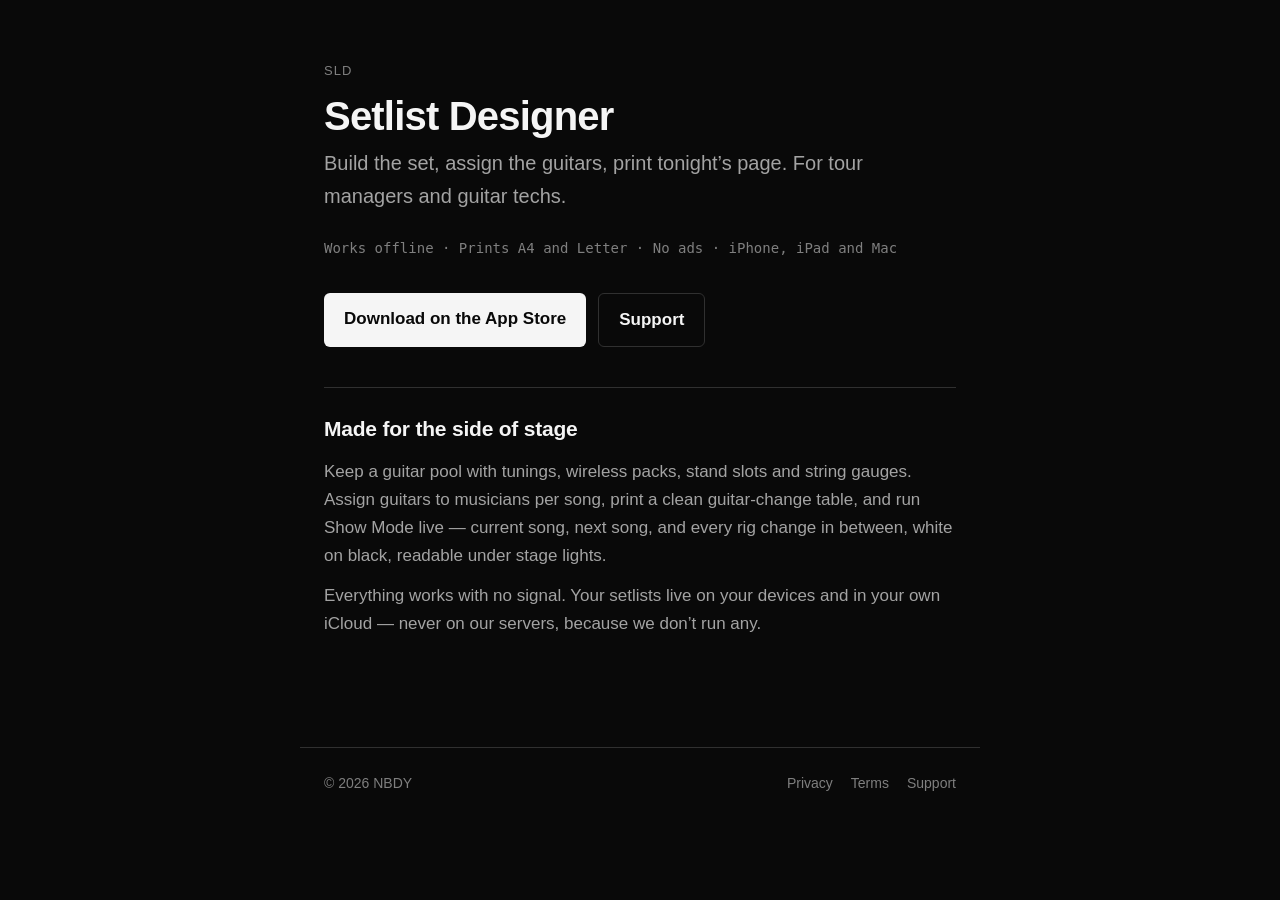
==== index.html @ c5835f92 "Publish setlistdesigner.app static site: landing, privacy, terms, support" ====
<!DOCTYPE html>
<html lang="en">
<head>
  <meta charset="utf-8">
  <meta name="viewport" content="width=device-width, initial-scale=1">
  <title>Setlist Designer — setlists and guitar-change sheets for working crews</title>
  <meta name="description" content="Build the set, assign the guitars, print tonight’s page. Setlists and guitar-change sheets for tour managers and guitar techs. Works offline. No ads.">
  <link rel="stylesheet" href="/styles.css">
</head>
<body>
  <main>
    <p class="kicker">SLD</p>
    <h1>Setlist Designer</h1>
    <p class="lede">Build the set, assign the guitars, print tonight’s page. For tour managers and guitar techs.</p>
    <p class="meta-line">Works offline · Prints A4 and Letter · No ads · iPhone, iPad and Mac</p>
    <div class="actions">
      <a class="button primary" href="https://apps.apple.com/app/setlist-designer">Download on the App Store</a>
      <a class="button secondary" href="/support/">Support</a>
    </div>
    <h2>Made for the side of stage</h2>
    <p>Keep a guitar pool with tunings, wireless packs, stand slots and string gauges. Assign guitars to musicians per song, print a clean guitar-change table, and run Show Mode live — current song, next song, and every rig change in between, white on black, readable under stage lights.</p>
    <p>Everything works with no signal. Your setlists live on your devices and in your own iCloud — never on our servers, because we don’t run any.</p>
  </main>
  <footer>
    <span>© 2026 NBDY</span>
    <span class="spacer"></span>
    <a href="/privacy/">Privacy</a>
    <a href="/terms/">Terms</a>
    <a href="/support/">Support</a>
  </footer>
</body>
</html>
---- styles.css ----
:root {
  --background: #090909;
  --surface: #171717;
  --pane: #111111;
  --line: #303030;
  --primary: #f5f5f5;
  --secondary: #a3a3a3;
  --tertiary: #7f7f7f;
}

* {
  box-sizing: border-box;
  margin: 0;
  padding: 0;
}

html {
  color-scheme: dark;
}

body {
  background: var(--background);
  color: var(--primary);
  font-family: -apple-system, BlinkMacSystemFont, "SF Pro Text", "Segoe UI",
    Roboto, Helvetica, Arial, sans-serif;
  font-size: 17px;
  line-height: 1.65;
  -webkit-font-smoothing: antialiased;
}

main {
  max-width: 680px;
  margin: 0 auto;
  padding: 48px 24px 96px;
}

.kicker {
  font-size: 13px;
  letter-spacing: 0.08em;
  color: var(--tertiary);
  text-transform: uppercase;
}

.kicker a {
  color: var(--tertiary);
  text-decoration: none;
}

.kicker a:hover {
  color: var(--primary);
}

h1 {
  font-size: 40px;
  line-height: 1.15;
  letter-spacing: -0.02em;
  font-weight: 650;
  margin: 12px 0 8px;
}

h2 {
  font-size: 21px;
  font-weight: 600;
  letter-spacing: -0.01em;
  margin: 40px 0 8px;
  padding-top: 24px;
  border-top: 1px solid var(--line);
}

p,
li {
  color: var(--secondary);
}

p {
  margin: 12px 0;
}

strong {
  color: var(--primary);
  font-weight: 600;
}

a {
  color: var(--primary);
  text-decoration: underline;
  text-underline-offset: 3px;
  text-decoration-color: var(--line);
}

a:hover {
  text-decoration-color: var(--primary);
}

ul {
  margin: 12px 0;
  padding-left: 22px;
}

li {
  margin: 6px 0;
}

.updated {
  font-size: 14px;
  color: var(--tertiary);
  margin-bottom: 24px;
}

.summary {
  background: var(--pane);
  border: 1px solid var(--line);
  border-radius: 8px;
  padding: 18px 20px;
  margin: 24px 0;
}

.summary p {
  color: var(--primary);
  margin: 0;
}

.lede {
  font-size: 20px;
  color: var(--secondary);
  margin: 8px 0 24px;
}

.meta-line {
  font-size: 14px;
  color: var(--tertiary);
  font-family: ui-monospace, "SF Mono", SFMono-Regular, Menlo, monospace;
  margin: 16px 0 32px;
}

.actions {
  display: flex;
  gap: 12px;
  flex-wrap: wrap;
  margin: 28px 0;
}

.button {
  display: inline-block;
  padding: 12px 20px;
  border-radius: 6px;
  font-weight: 600;
  text-decoration: none;
}

.button.primary {
  background: var(--primary);
  color: var(--background);
}

.button.secondary {
  border: 1px solid var(--line);
  color: var(--primary);
}

footer {
  max-width: 680px;
  margin: 0 auto;
  padding: 24px;
  border-top: 1px solid var(--line);
  display: flex;
  gap: 18px;
  flex-wrap: wrap;
  font-size: 14px;
  color: var(--tertiary);
}

footer a {
  color: var(--tertiary);
  text-decoration: none;
}

footer a:hover {
  color: var(--primary);
}

footer .spacer {
  flex: 1;
}

dl dt {
  color: var(--primary);
  font-weight: 600;
  margin-top: 20px;
}

dl dd {
  color: var(--secondary);
  margin: 4px 0 0;
}
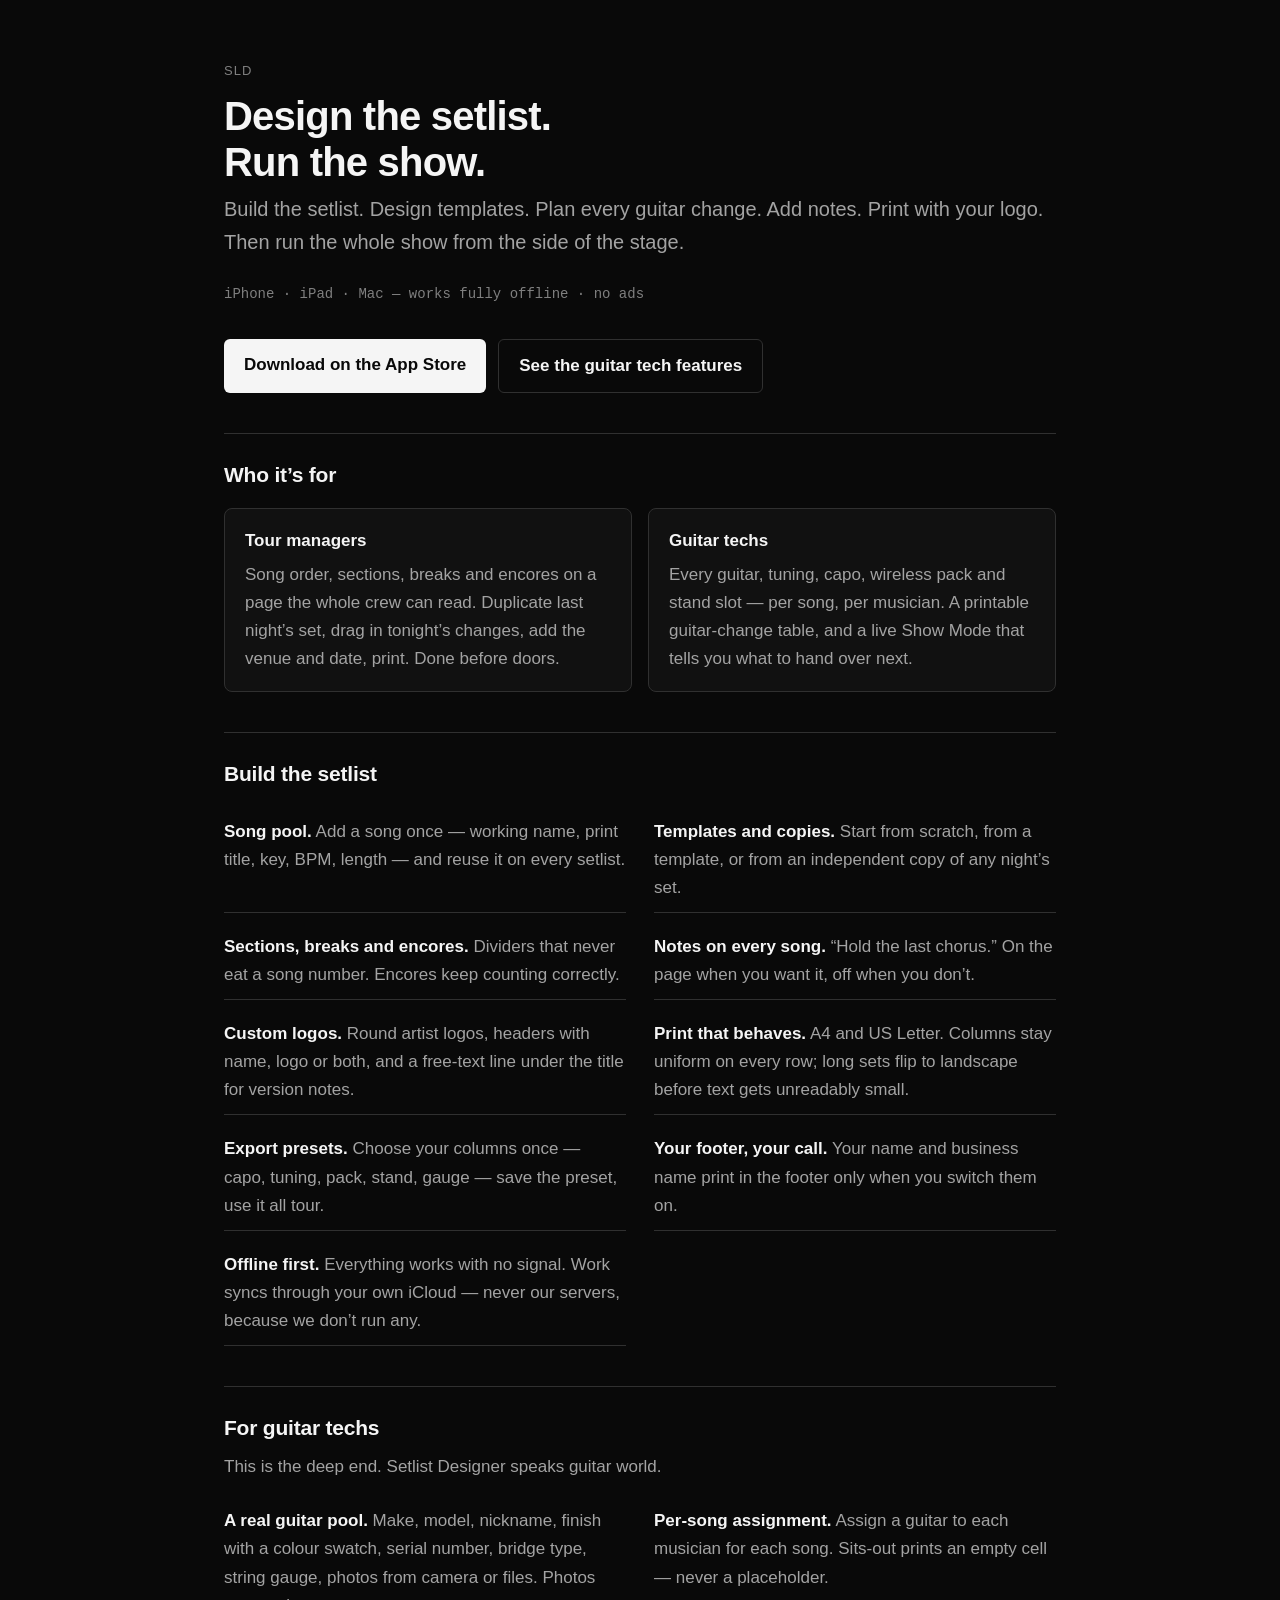
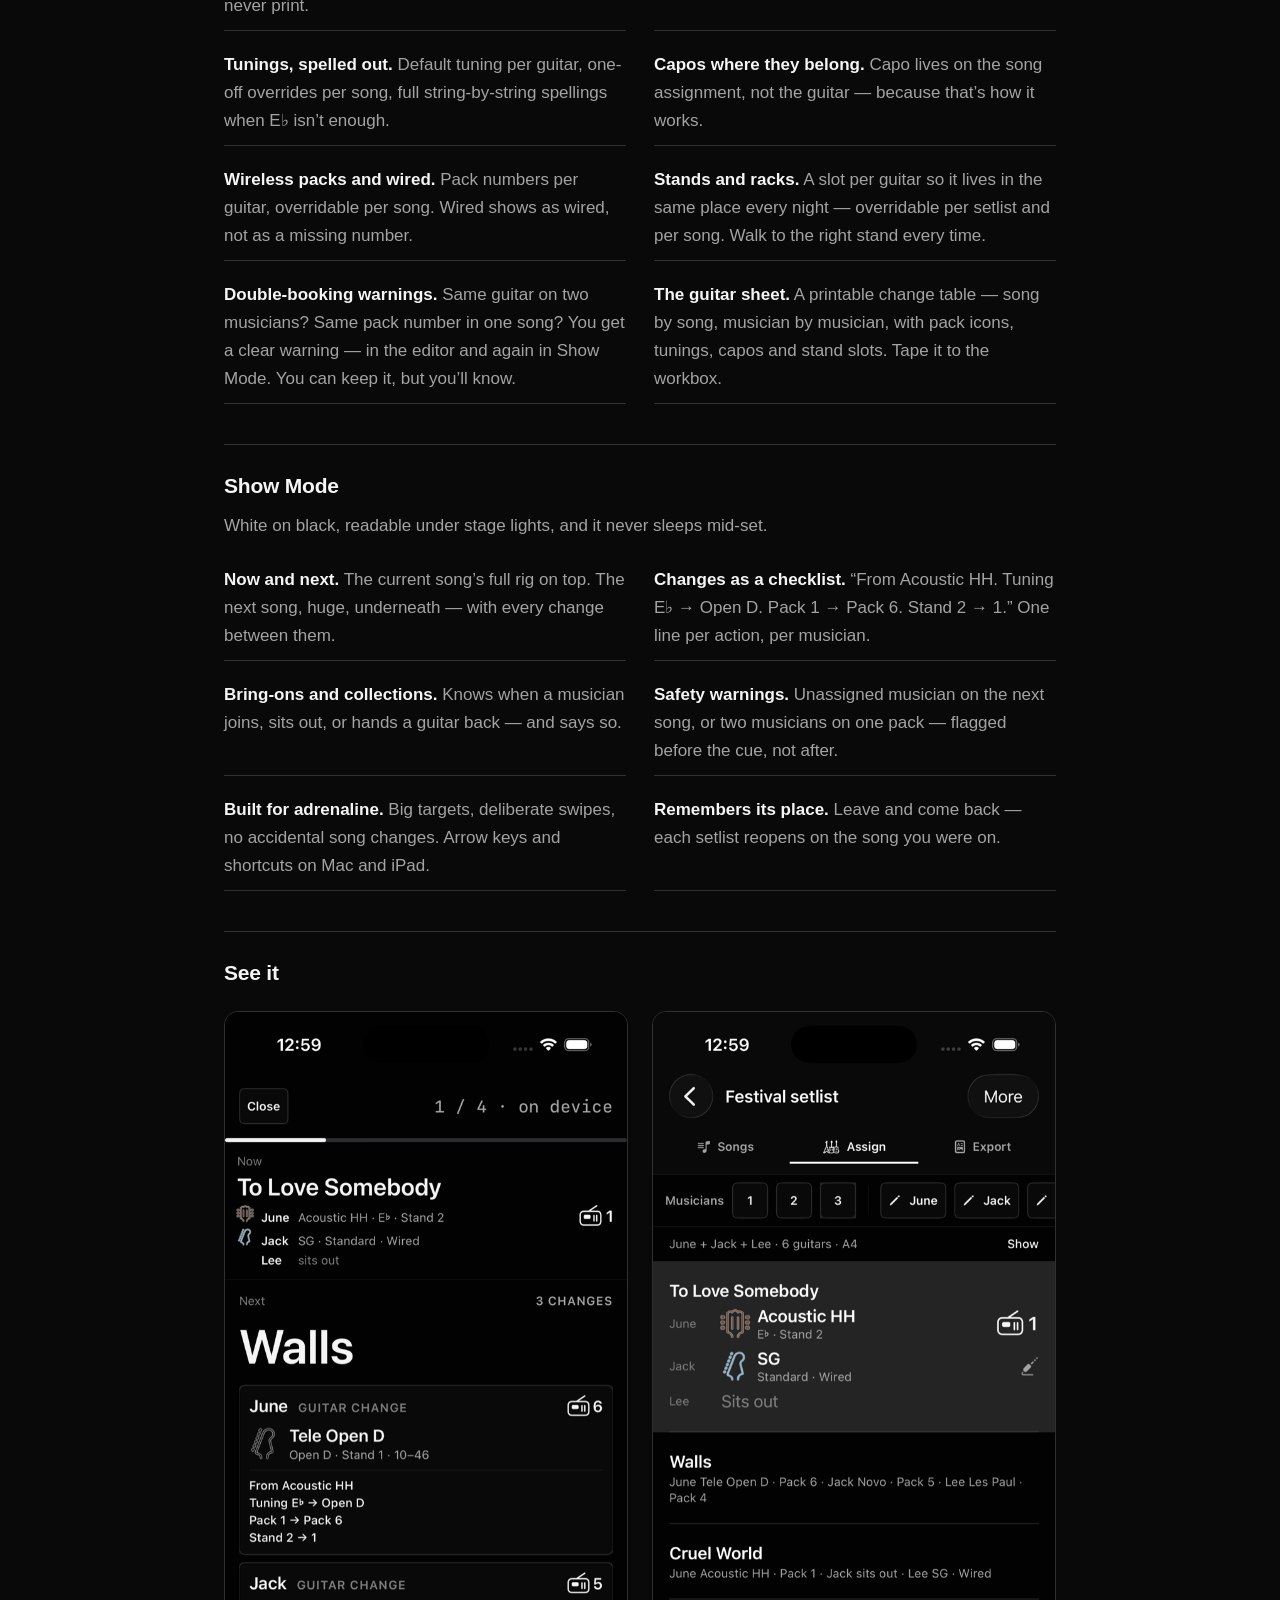
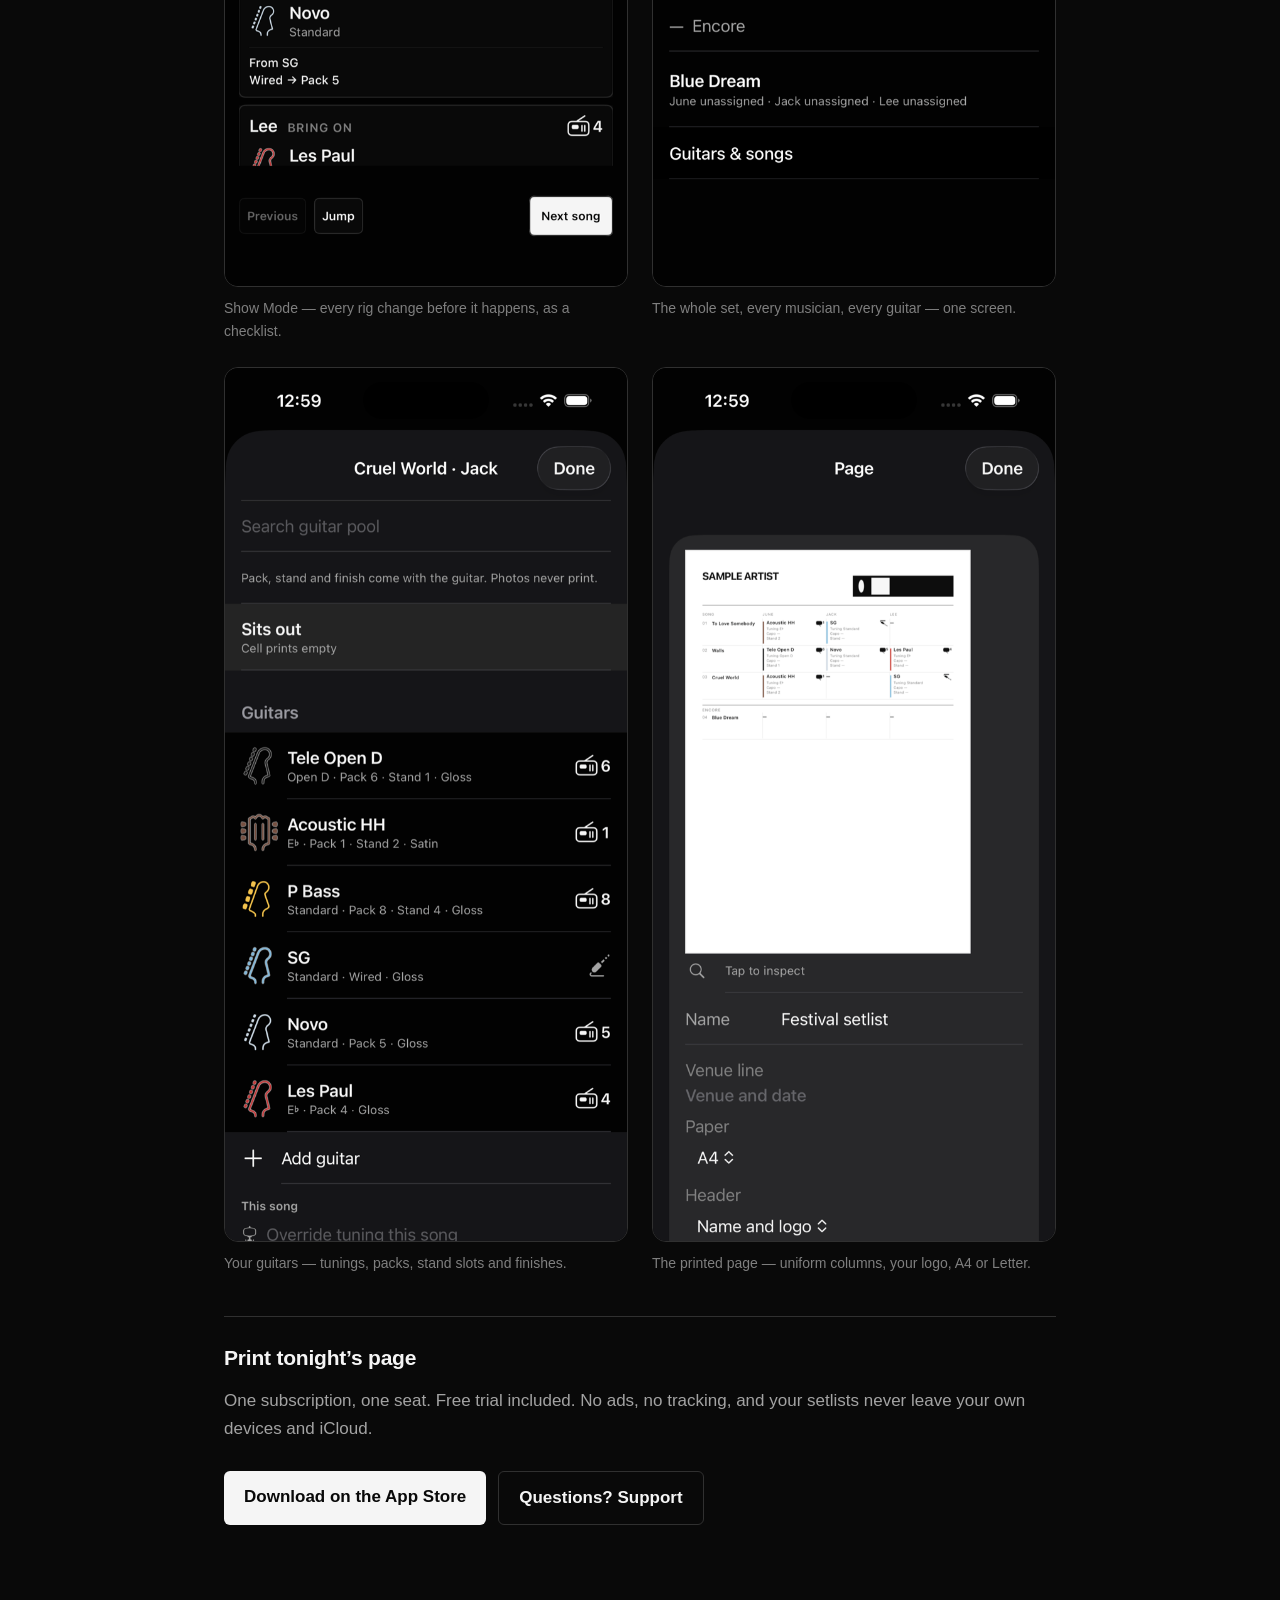
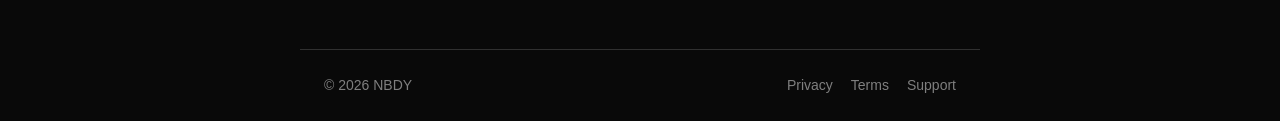
==== commit 48442d8f: "Rewrite landing page: concrete copy, audience sections, feature lists, guitar tech section, screensh" ====
--- a/index.html
+++ b/index.html
@@ -3,23 +3,106 @@
 <head>
   <meta charset="utf-8">
   <meta name="viewport" content="width=device-width, initial-scale=1">
-  <title>Setlist Designer — setlists and guitar-change sheets for working crews</title>
-  <meta name="description" content="Build the set, assign the guitars, print tonight’s page. Setlists and guitar-change sheets for tour managers and guitar techs. Works offline. No ads.">
+  <title>Setlist Designer — build the setlist, plan guitar changes, print the page</title>
+  <meta name="description" content="The setlist designer for working crews. Build the set, design templates, plan every guitar change, add notes, print with your logo — then run the show live from the side of the stage.">
   <link rel="stylesheet" href="/styles.css">
 </head>
 <body>
-  <main>
+  <main class="wide">
     <p class="kicker">SLD</p>
-    <h1>Setlist Designer</h1>
-    <p class="lede">Build the set, assign the guitars, print tonight’s page. For tour managers and guitar techs.</p>
-    <p class="meta-line">Works offline · Prints A4 and Letter · No ads · iPhone, iPad and Mac</p>
+    <h1>Design the setlist.<br>Run the show.</h1>
+    <p class="lede">Build the setlist. Design templates. Plan every guitar change. Add notes. Print with your logo. Then run the whole show from the side of the stage.</p>
+    <p class="meta-line">iPhone · iPad · Mac — works fully offline · no ads</p>
     <div class="actions">
       <a class="button primary" href="https://apps.apple.com/app/setlist-designer">Download on the App Store</a>
-      <a class="button secondary" href="/support/">Support</a>
+      <a class="button secondary" href="#guitar-techs">See the guitar tech features</a>
     </div>
-    <h2>Made for the side of stage</h2>
-    <p>Keep a guitar pool with tunings, wireless packs, stand slots and string gauges. Assign guitars to musicians per song, print a clean guitar-change table, and run Show Mode live — current song, next song, and every rig change in between, white on black, readable under stage lights.</p>
-    <p>Everything works with no signal. Your setlists live on your devices and in your own iCloud — never on our servers, because we don’t run any.</p>
+
+    <section>
+      <h2>Who it’s for</h2>
+      <div class="audience">
+        <div class="card">
+          <h3>Tour managers</h3>
+          <p>Song order, sections, breaks and encores on a page the whole crew can read. Duplicate last night’s set, drag in tonight’s changes, add the venue and date, print. Done before doors.</p>
+        </div>
+        <div class="card">
+          <h3>Guitar techs</h3>
+          <p>Every guitar, tuning, capo, wireless pack and stand slot — per song, per musician. A printable guitar-change table, and a live Show Mode that tells you what to hand over next.</p>
+        </div>
+      </div>
+    </section>
+
+    <section>
+      <h2>Build the setlist</h2>
+      <ul class="features">
+        <li><strong>Song pool.</strong> Add a song once — working name, print title, key, BPM, length — and reuse it on every setlist.</li>
+        <li><strong>Templates and copies.</strong> Start from scratch, from a template, or from an independent copy of any night’s set.</li>
+        <li><strong>Sections, breaks and encores.</strong> Dividers that never eat a song number. Encores keep counting correctly.</li>
+        <li><strong>Notes on every song.</strong> “Hold the last chorus.” On the page when you want it, off when you don’t.</li>
+        <li><strong>Custom logos.</strong> Round artist logos, headers with name, logo or both, and a free-text line under the title for version notes.</li>
+        <li><strong>Print that behaves.</strong> A4 and US Letter. Columns stay uniform on every row; long sets flip to landscape before text gets unreadably small.</li>
+        <li><strong>Export presets.</strong> Choose your columns once — capo, tuning, pack, stand, gauge — save the preset, use it all tour.</li>
+        <li><strong>Your footer, your call.</strong> Your name and business name print in the footer only when you switch them on.</li>
+        <li><strong>Offline first.</strong> Everything works with no signal. Work syncs through your own iCloud — never our servers, because we don’t run any.</li>
+      </ul>
+    </section>
+
+    <section id="guitar-techs">
+      <h2>For guitar techs</h2>
+      <p class="section-lede">This is the deep end. Setlist Designer speaks guitar world.</p>
+      <ul class="features">
+        <li><strong>A real guitar pool.</strong> Make, model, nickname, finish with a colour swatch, serial number, bridge type, string gauge, photos from camera or files. Photos never print.</li>
+        <li><strong>Per-song assignment.</strong> Assign a guitar to each musician for each song. Sits-out prints an empty cell — never a placeholder.</li>
+        <li><strong>Tunings, spelled out.</strong> Default tuning per guitar, one-off overrides per song, full string-by-string spellings when E♭ isn’t enough.</li>
+        <li><strong>Capos where they belong.</strong> Capo lives on the song assignment, not the guitar — because that’s how it works.</li>
+        <li><strong>Wireless packs and wired.</strong> Pack numbers per guitar, overridable per song. Wired shows as wired, not as a missing number.</li>
+        <li><strong>Stands and racks.</strong> A slot per guitar so it lives in the same place every night — overridable per setlist and per song. Walk to the right stand every time.</li>
+        <li><strong>Double-booking warnings.</strong> Same guitar on two musicians? Same pack number in one song? You get a clear warning — in the editor and again in Show Mode. You can keep it, but you’ll know.</li>
+        <li><strong>The guitar sheet.</strong> A printable change table — song by song, musician by musician, with pack icons, tunings, capos and stand slots. Tape it to the workbox.</li>
+      </ul>
+
+      <h2>Show Mode</h2>
+      <p class="section-lede">White on black, readable under stage lights, and it never sleeps mid-set.</p>
+      <ul class="features">
+        <li><strong>Now and next.</strong> The current song’s full rig on top. The next song, huge, underneath — with every change between them.</li>
+        <li><strong>Changes as a checklist.</strong> “From Acoustic HH. Tuning E♭ → Open D. Pack 1 → Pack 6. Stand 2 → 1.” One line per action, per musician.</li>
+        <li><strong>Bring-ons and collections.</strong> Knows when a musician joins, sits out, or hands a guitar back — and says so.</li>
+        <li><strong>Safety warnings.</strong> Unassigned musician on the next song, or two musicians on one pack — flagged before the cue, not after.</li>
+        <li><strong>Built for adrenaline.</strong> Big targets, deliberate swipes, no accidental song changes. Arrow keys and shortcuts on Mac and iPad.</li>
+        <li><strong>Remembers its place.</strong> Leave and come back — each setlist reopens on the song you were on.</li>
+      </ul>
+    </section>
+
+    <section>
+      <h2>See it</h2>
+      <div class="shots">
+        <figure>
+          <img src="/assets/shot-show-mode.png" alt="Show Mode: current song with full rigs, next song with three rig changes listed as checklists" width="640" height="1391" loading="lazy">
+          <figcaption>Show Mode — every rig change before it happens, as a checklist.</figcaption>
+        </figure>
+        <figure>
+          <img src="/assets/shot-assign.png" alt="Assign view: the setlist with each musician's guitar, tuning, pack and stand per song" width="640" height="1391" loading="lazy">
+          <figcaption>The whole set, every musician, every guitar — one screen.</figcaption>
+        </figure>
+        <figure>
+          <img src="/assets/shot-guitar-pool.png" alt="Guitar pool: guitars with coloured headstock icons, tunings, packs, stands and finishes" width="640" height="1391" loading="lazy">
+          <figcaption>Your guitars — tunings, packs, stand slots and finishes.</figcaption>
+        </figure>
+        <figure>
+          <img src="/assets/shot-export.png" alt="Export page: printed setlist preview with logo header and uniform guitar-change table" width="640" height="1391" loading="lazy">
+          <figcaption>The printed page — uniform columns, your logo, A4 or Letter.</figcaption>
+        </figure>
+      </div>
+    </section>
+
+    <section class="closing">
+      <h2>Print tonight’s page</h2>
+      <p>One subscription, one seat. Free trial included. No ads, no tracking, and your setlists never leave your own devices and iCloud.</p>
+      <div class="actions">
+        <a class="button primary" href="https://apps.apple.com/app/setlist-designer">Download on the App Store</a>
+        <a class="button secondary" href="/support/">Questions? Support</a>
+      </div>
+    </section>
   </main>
   <footer>
     <span>© 2026 NBDY</span>
--- a/styles.css
+++ b/styles.css
@@ -34,6 +34,14 @@
   padding: 48px 24px 96px;
 }
 
+main.wide {
+  max-width: 880px;
+}
+
+section {
+  margin-top: 16px;
+}
+
 .kicker {
   font-size: 13px;
   letter-spacing: 0.08em;
@@ -193,3 +201,87 @@
   color: var(--secondary);
   margin: 4px 0 0;
 }
+
+h3 {
+  font-size: 17px;
+  font-weight: 600;
+  margin-bottom: 6px;
+}
+
+.section-lede {
+  margin-top: 4px;
+}
+
+.audience {
+  display: grid;
+  grid-template-columns: 1fr 1fr;
+  gap: 16px;
+  margin-top: 16px;
+}
+
+.card {
+  background: var(--pane);
+  border: 1px solid var(--line);
+  border-radius: 8px;
+  padding: 18px 20px;
+}
+
+.card p {
+  margin: 0;
+}
+
+ul.features {
+  list-style: none;
+  padding: 0;
+  margin: 16px 0 0;
+  display: grid;
+  grid-template-columns: 1fr 1fr;
+  gap: 10px 28px;
+}
+
+ul.features li {
+  margin: 0;
+  padding: 10px 0;
+  border-bottom: 1px solid var(--line);
+}
+
+.shots {
+  display: grid;
+  grid-template-columns: 1fr 1fr;
+  gap: 24px;
+  margin-top: 20px;
+}
+
+.shots figure {
+  margin: 0;
+}
+
+.shots img {
+  width: 100%;
+  height: auto;
+  border: 1px solid var(--line);
+  border-radius: 14px;
+  display: block;
+}
+
+.shots figcaption {
+  font-size: 14px;
+  color: var(--tertiary);
+  margin-top: 10px;
+}
+
+.closing {
+  text-align: left;
+}
+
+@media (max-width: 720px) {
+  .audience,
+  ul.features,
+  .shots {
+    grid-template-columns: 1fr;
+  }
+
+  h1 {
+    font-size: 32px;
+  }
+}
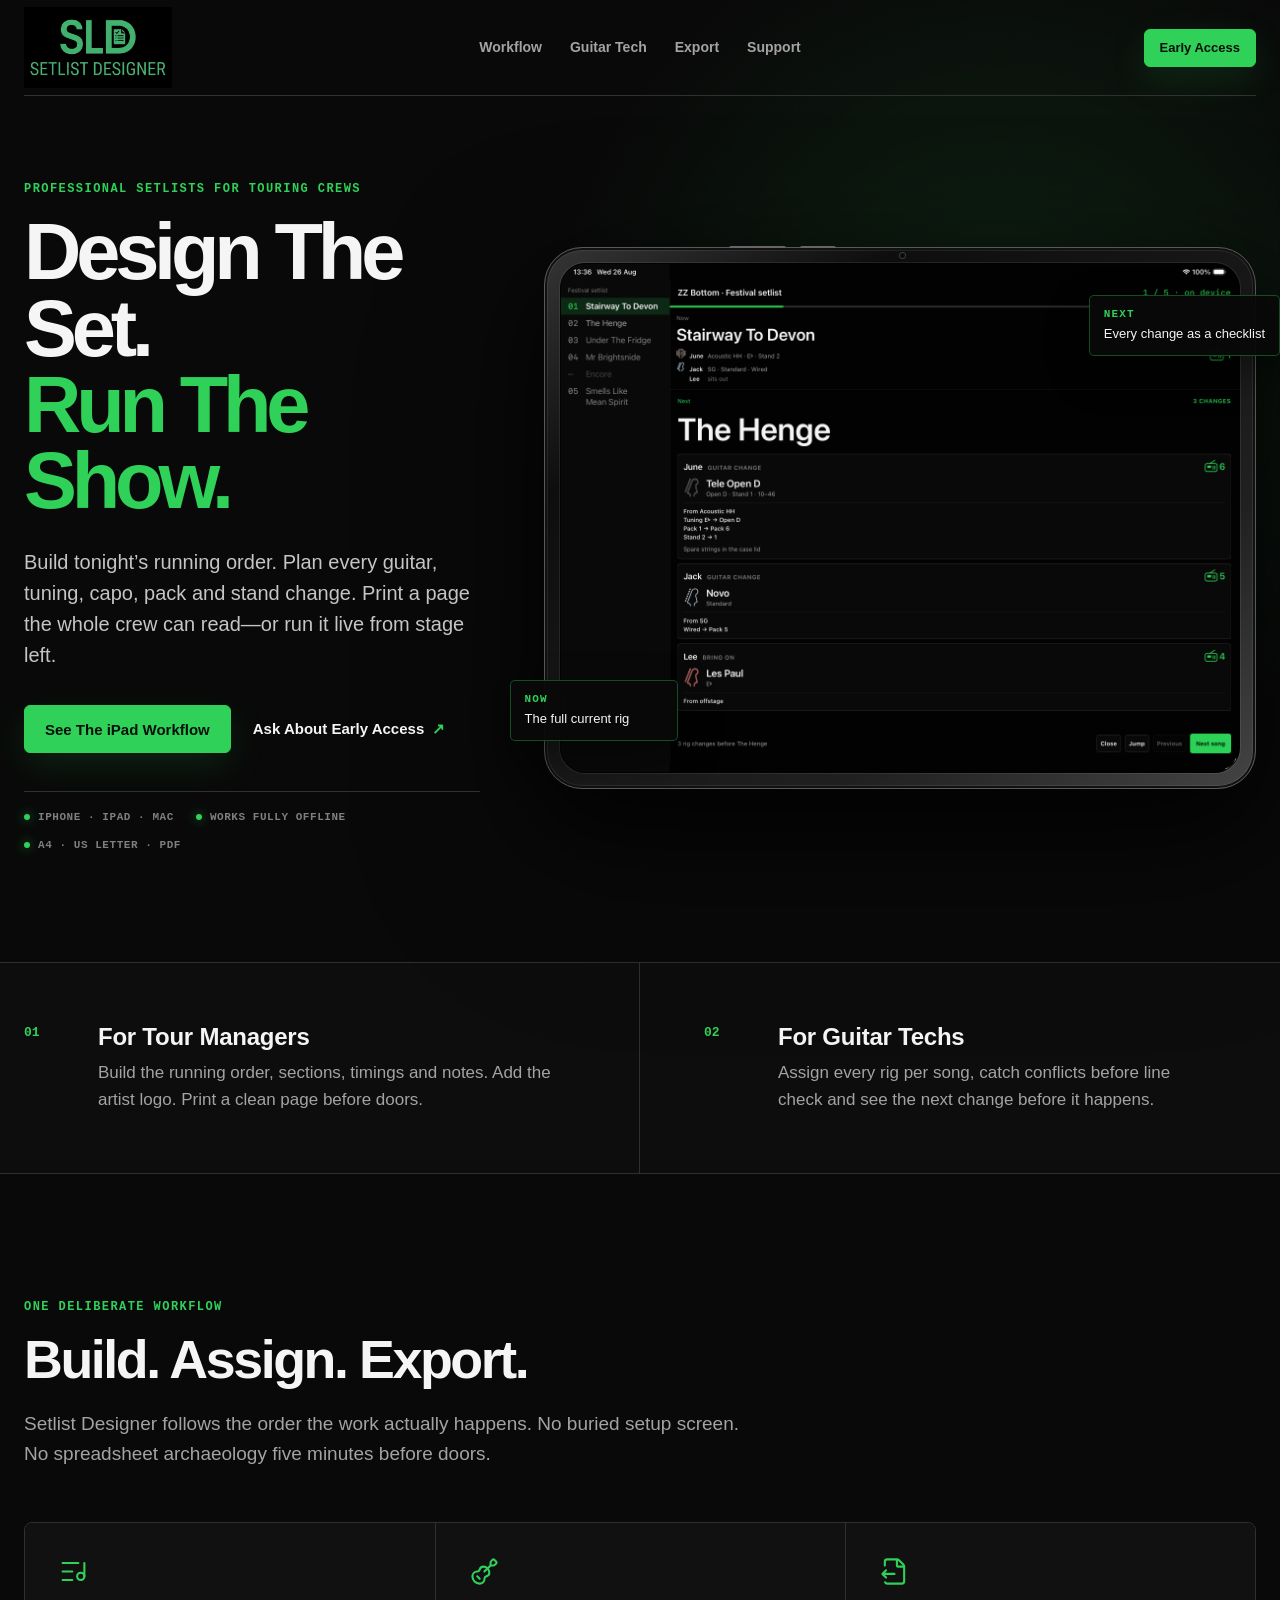
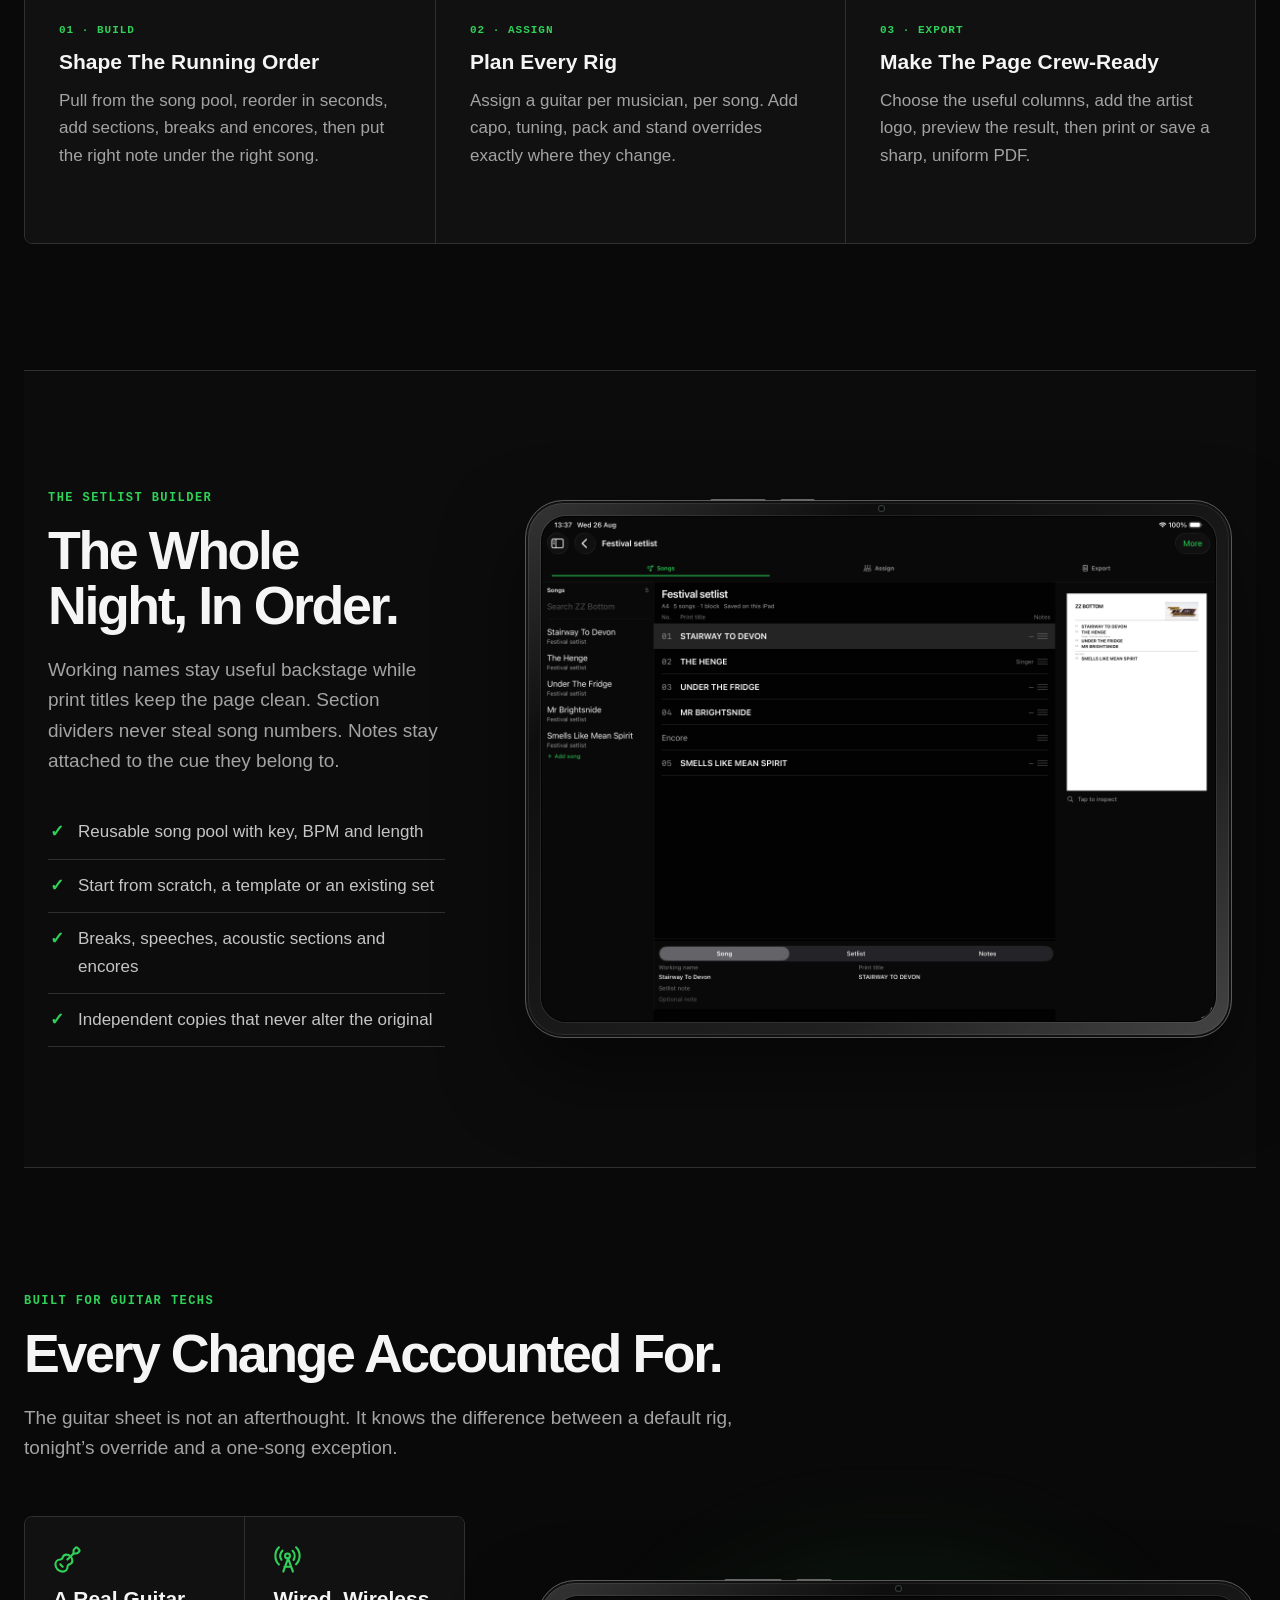
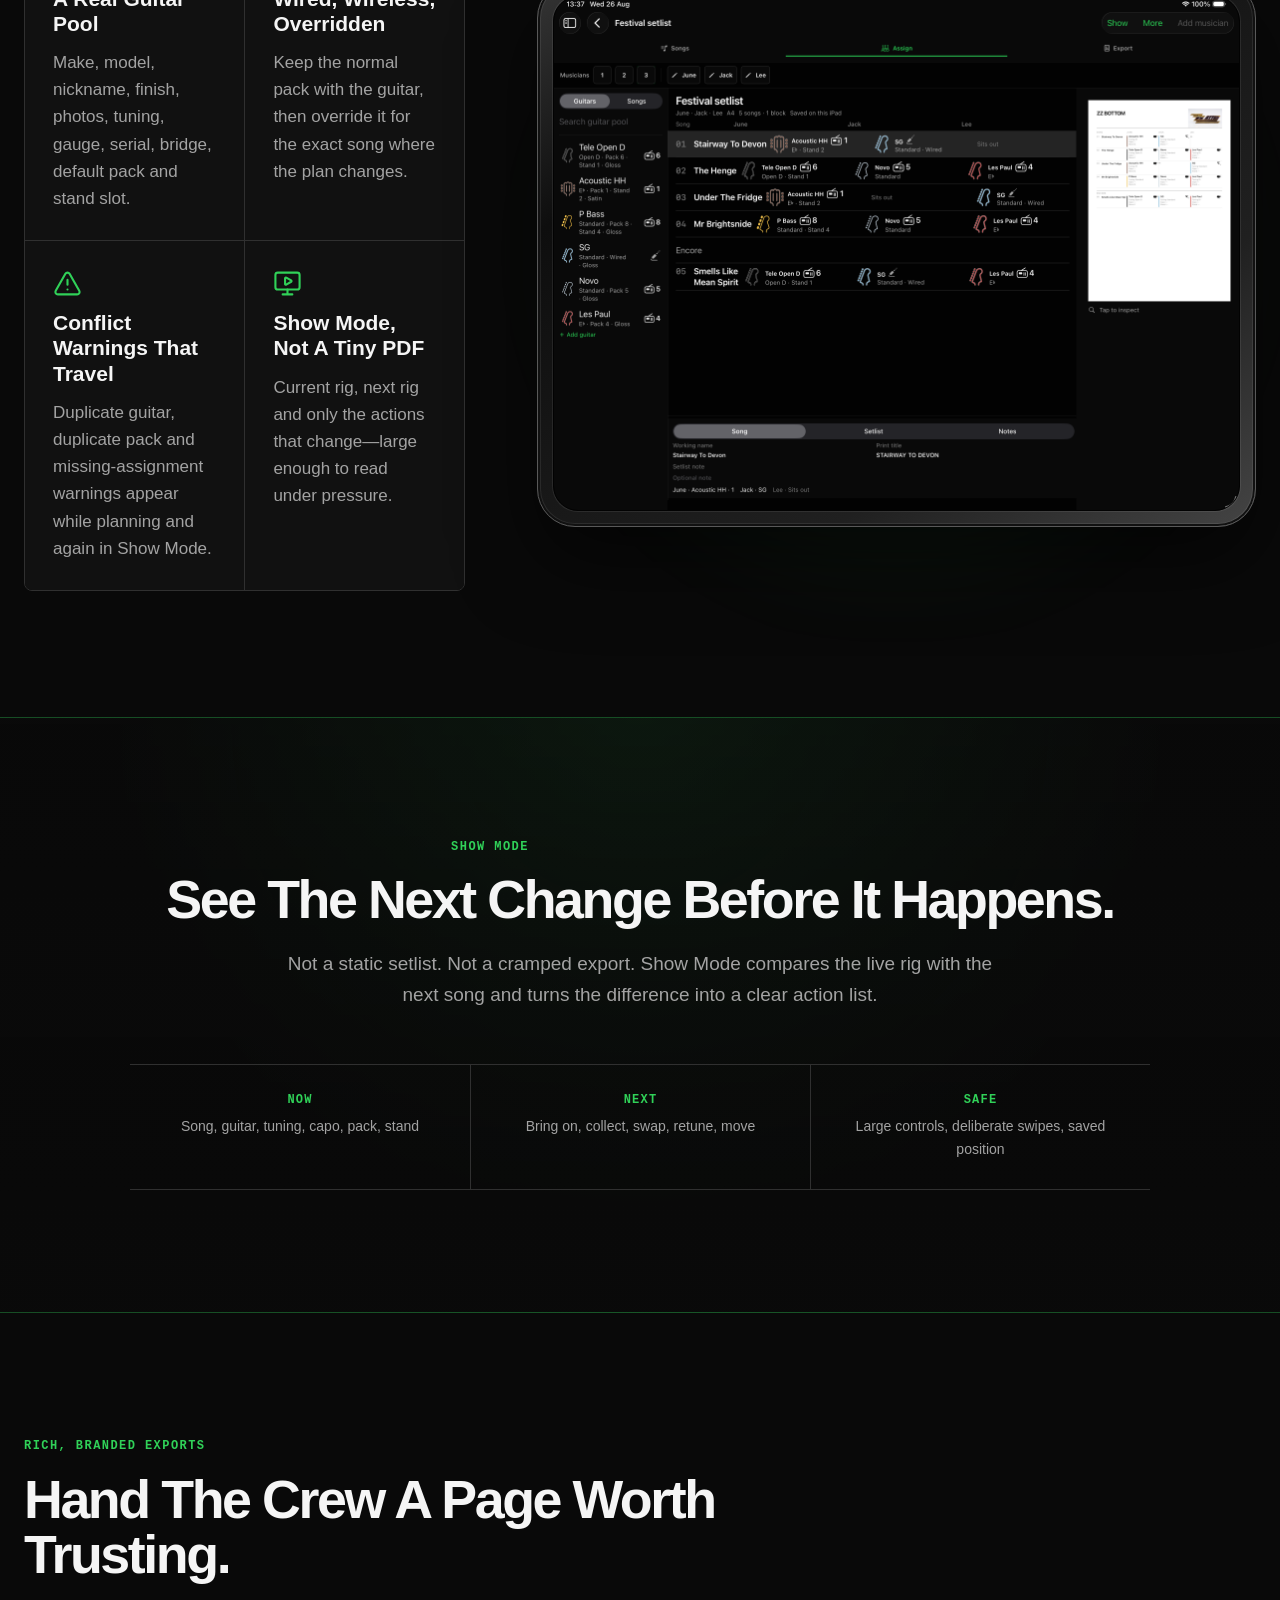
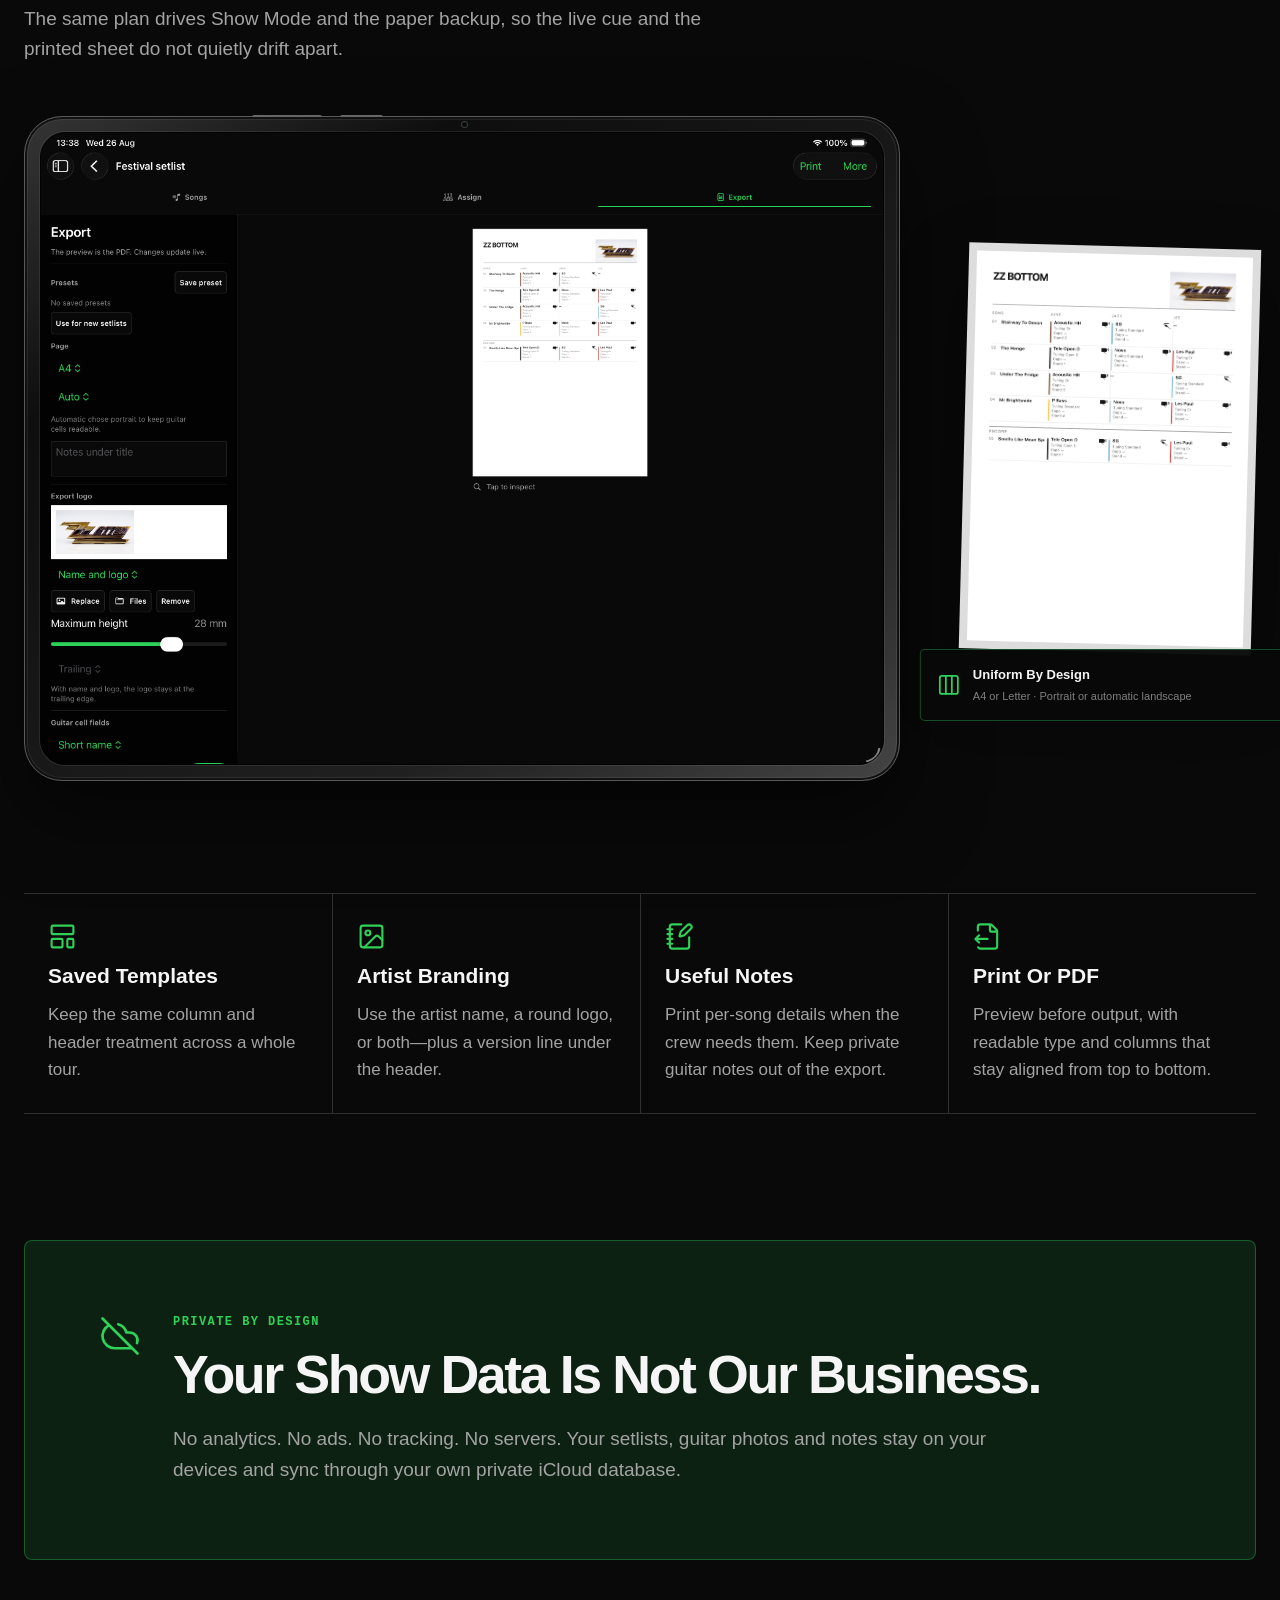
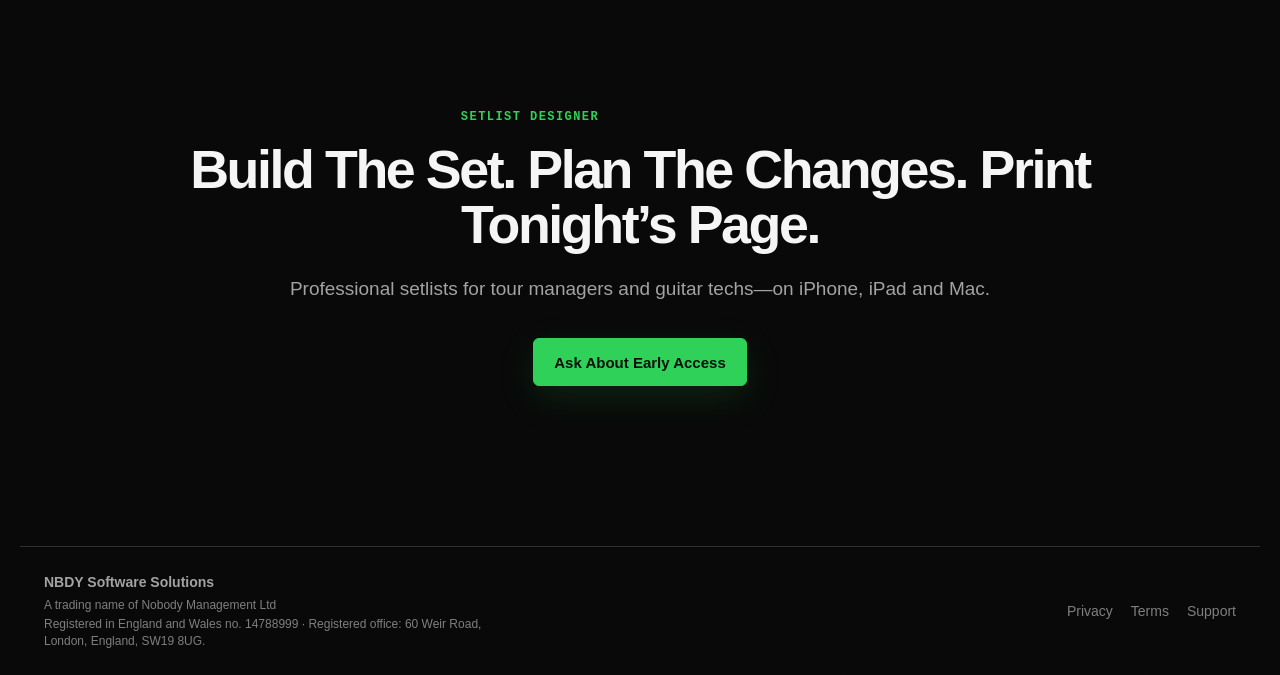
==== commit 81ea11ff: "Refresh launch marketing with real product proof Align the live site with the app’s current workflow" ====
--- a/index.html
+++ b/index.html
@@ -3,109 +3,236 @@
 <head>
   <meta charset="utf-8">
   <meta name="viewport" content="width=device-width, initial-scale=1">
-  <title>Setlist Designer — build the setlist, plan guitar changes, print the page</title>
-  <meta name="description" content="The setlist designer for working crews. Build the set, design templates, plan every guitar change, add notes, print with your logo — then run the show live from the side of the stage.">
+  <meta name="theme-color" content="#090909">
+  <title>Setlist Designer — Build The Set. Plan Every Guitar Change.</title>
+  <meta name="description" content="Professional setlist software for tour managers and guitar techs. Design the set, plan every rig change, print a branded PDF and run the show offline.">
+  <link rel="canonical" href="https://setlistdesigner.app/">
+  <meta property="og:title" content="Setlist Designer — Design The Set. Run The Show.">
+  <meta property="og:description" content="Build setlists, plan guitar changes, print tour-ready pages and run Show Mode offline.">
+  <meta property="og:type" content="website">
+  <meta property="og:url" content="https://setlistdesigner.app/">
+  <meta property="og:image" content="https://setlistdesigner.app/assets/app-icon.png">
+  <link rel="icon" href="/assets/app-icon.png">
+  <link rel="apple-touch-icon" href="/assets/app-icon.png">
   <link rel="stylesheet" href="/styles.css">
 </head>
-<body>
-  <main class="wide">
-    <p class="kicker">SLD</p>
-    <h1>Design the setlist.<br>Run the show.</h1>
-    <p class="lede">Build the setlist. Design templates. Plan every guitar change. Add notes. Print with your logo. Then run the whole show from the side of the stage.</p>
-    <p class="meta-line">iPhone · iPad · Mac — works fully offline · no ads</p>
-    <div class="actions">
-      <a class="button primary" href="https://apps.apple.com/app/setlist-designer">Download on the App Store</a>
-      <a class="button secondary" href="#guitar-techs">See the guitar tech features</a>
-    </div>
-
-    <section>
-      <h2>Who it’s for</h2>
-      <div class="audience">
-        <div class="card">
-          <h3>Tour managers</h3>
-          <p>Song order, sections, breaks and encores on a page the whole crew can read. Duplicate last night’s set, drag in tonight’s changes, add the venue and date, print. Done before doors.</p>
-        </div>
-        <div class="card">
-          <h3>Guitar techs</h3>
-          <p>Every guitar, tuning, capo, wireless pack and stand slot — per song, per musician. A printable guitar-change table, and a live Show Mode that tells you what to hand over next.</p>
-        </div>
-      </div>
-    </section>
-
-    <section>
-      <h2>Build the setlist</h2>
-      <ul class="features">
-        <li><strong>Song pool.</strong> Add a song once — working name, print title, key, BPM, length — and reuse it on every setlist.</li>
-        <li><strong>Templates and copies.</strong> Start from scratch, from a template, or from an independent copy of any night’s set.</li>
-        <li><strong>Sections, breaks and encores.</strong> Dividers that never eat a song number. Encores keep counting correctly.</li>
-        <li><strong>Notes on every song.</strong> “Hold the last chorus.” On the page when you want it, off when you don’t.</li>
-        <li><strong>Custom logos.</strong> Round artist logos, headers with name, logo or both, and a free-text line under the title for version notes.</li>
-        <li><strong>Print that behaves.</strong> A4 and US Letter. Columns stay uniform on every row; long sets flip to landscape before text gets unreadably small.</li>
-        <li><strong>Export presets.</strong> Choose your columns once — capo, tuning, pack, stand, gauge — save the preset, use it all tour.</li>
-        <li><strong>Your footer, your call.</strong> Your name and business name print in the footer only when you switch them on.</li>
-        <li><strong>Offline first.</strong> Everything works with no signal. Work syncs through your own iCloud — never our servers, because we don’t run any.</li>
-      </ul>
-    </section>
-
-    <section id="guitar-techs">
-      <h2>For guitar techs</h2>
-      <p class="section-lede">This is the deep end. Setlist Designer speaks guitar world.</p>
-      <ul class="features">
-        <li><strong>A real guitar pool.</strong> Make, model, nickname, finish with a colour swatch, serial number, bridge type, string gauge, photos from camera or files. Photos never print.</li>
-        <li><strong>Per-song assignment.</strong> Assign a guitar to each musician for each song. Sits-out prints an empty cell — never a placeholder.</li>
-        <li><strong>Tunings, spelled out.</strong> Default tuning per guitar, one-off overrides per song, full string-by-string spellings when E♭ isn’t enough.</li>
-        <li><strong>Capos where they belong.</strong> Capo lives on the song assignment, not the guitar — because that’s how it works.</li>
-        <li><strong>Wireless packs and wired.</strong> Pack numbers per guitar, overridable per song. Wired shows as wired, not as a missing number.</li>
-        <li><strong>Stands and racks.</strong> A slot per guitar so it lives in the same place every night — overridable per setlist and per song. Walk to the right stand every time.</li>
-        <li><strong>Double-booking warnings.</strong> Same guitar on two musicians? Same pack number in one song? You get a clear warning — in the editor and again in Show Mode. You can keep it, but you’ll know.</li>
-        <li><strong>The guitar sheet.</strong> A printable change table — song by song, musician by musician, with pack icons, tunings, capos and stand slots. Tape it to the workbox.</li>
-      </ul>
-
-      <h2>Show Mode</h2>
-      <p class="section-lede">White on black, readable under stage lights, and it never sleeps mid-set.</p>
-      <ul class="features">
-        <li><strong>Now and next.</strong> The current song’s full rig on top. The next song, huge, underneath — with every change between them.</li>
-        <li><strong>Changes as a checklist.</strong> “From Acoustic HH. Tuning E♭ → Open D. Pack 1 → Pack 6. Stand 2 → 1.” One line per action, per musician.</li>
-        <li><strong>Bring-ons and collections.</strong> Knows when a musician joins, sits out, or hands a guitar back — and says so.</li>
-        <li><strong>Safety warnings.</strong> Unassigned musician on the next song, or two musicians on one pack — flagged before the cue, not after.</li>
-        <li><strong>Built for adrenaline.</strong> Big targets, deliberate swipes, no accidental song changes. Arrow keys and shortcuts on Mac and iPad.</li>
-        <li><strong>Remembers its place.</strong> Leave and come back — each setlist reopens on the song you were on.</li>
-      </ul>
-    </section>
-
-    <section>
-      <h2>See it</h2>
-      <div class="shots">
-        <figure>
-          <img src="/assets/shot-show-mode.png" alt="Show Mode: current song with full rigs, next song with three rig changes listed as checklists" width="640" height="1391" loading="lazy">
-          <figcaption>Show Mode — every rig change before it happens, as a checklist.</figcaption>
-        </figure>
-        <figure>
-          <img src="/assets/shot-assign.png" alt="Assign view: the setlist with each musician's guitar, tuning, pack and stand per song" width="640" height="1391" loading="lazy">
-          <figcaption>The whole set, every musician, every guitar — one screen.</figcaption>
-        </figure>
-        <figure>
-          <img src="/assets/shot-guitar-pool.png" alt="Guitar pool: guitars with coloured headstock icons, tunings, packs, stands and finishes" width="640" height="1391" loading="lazy">
-          <figcaption>Your guitars — tunings, packs, stand slots and finishes.</figcaption>
-        </figure>
-        <figure>
-          <img src="/assets/shot-export.png" alt="Export page: printed setlist preview with logo header and uniform guitar-change table" width="640" height="1391" loading="lazy">
-          <figcaption>The printed page — uniform columns, your logo, A4 or Letter.</figcaption>
-        </figure>
-      </div>
-    </section>
-
-    <section class="closing">
-      <h2>Print tonight’s page</h2>
-      <p>One subscription, one seat. Free trial included. No ads, no tracking, and your setlists never leave your own devices and iCloud.</p>
-      <div class="actions">
-        <a class="button primary" href="https://apps.apple.com/app/setlist-designer">Download on the App Store</a>
-        <a class="button secondary" href="/support/">Questions? Support</a>
-      </div>
+<body class="marketing">
+  <header class="site-header">
+    <a class="wordmark" href="/" aria-label="Setlist Designer home">
+      <img class="wordmark-image" src="/assets/sld-wordmark.png" width="148" height="83" alt="">
+    </a>
+    <nav aria-label="Main navigation">
+      <a href="#workflow">Workflow</a>
+      <a href="#guitar-tech">Guitar Tech</a>
+      <a href="#export">Export</a>
+      <a href="/support/">Support</a>
+    </nav>
+    <a class="button button-small" href="mailto:support@setlistdesigner.app?subject=Setlist%20Designer%20early%20access">Early Access</a>
+  </header>
+
+  <main class="landing">
+    <section class="hero">
+      <div class="hero-copy">
+        <p class="eyebrow">Professional Setlists For Touring Crews</p>
+        <h1>Design The Set.<br><span>Run The Show.</span></h1>
+        <p class="lede">Build tonight’s running order. Plan every guitar, tuning, capo, pack and stand change. Print a page the whole crew can read—or run it live from stage left.</p>
+        <div class="cta-row">
+          <a class="button" href="#workflow">See The iPad Workflow</a>
+          <a class="text-link" href="mailto:support@setlistdesigner.app?subject=Setlist%20Designer%20early%20access">Ask About Early Access <span aria-hidden="true">↗</span></a>
+        </div>
+        <ul class="proof-row" aria-label="Product availability">
+          <li>iPhone · iPad · Mac</li>
+          <li>Works Fully Offline</li>
+          <li>A4 · US Letter · PDF</li>
+        </ul>
+      </div>
+      <div class="hero-product">
+        <div class="device device-ipad device-landscape">
+          <div class="device-camera" aria-hidden="true"></div>
+          <div class="device-screen">
+            <img src="/assets/ipad-show-mode.png" width="2752" height="2064" alt="Setlist Designer Show Mode on iPad showing the current song and exact rig changes before the next song">
+          </div>
+        </div>
+        <div class="product-callout callout-left"><strong>Now</strong><span>The full current rig</span></div>
+        <div class="product-callout callout-right"><strong>Next</strong><span>Every change as a checklist</span></div>
+      </div>
+    </section>
+
+    <section class="audience-band" aria-label="Who Setlist Designer is for">
+      <article>
+        <span class="audience-number">01</span>
+        <div>
+          <h2>For Tour Managers</h2>
+          <p>Build the running order, sections, timings and notes. Add the artist logo. Print a clean page before doors.</p>
+        </div>
+      </article>
+      <article>
+        <span class="audience-number">02</span>
+        <div>
+          <h2>For Guitar Techs</h2>
+          <p>Assign every rig per song, catch conflicts before line check and see the next change before it happens.</p>
+        </div>
+      </article>
+    </section>
+
+    <section id="workflow" class="section">
+      <div class="section-intro">
+        <p class="eyebrow">One Deliberate Workflow</p>
+        <h2>Build. Assign. Export.</h2>
+        <p>Setlist Designer follows the order the work actually happens. No buried setup screen. No spreadsheet archaeology five minutes before doors.</p>
+      </div>
+      <div class="feature-grid">
+        <article class="feature-card">
+          <svg class="feature-icon" aria-hidden="true"><use href="/assets/lucide.svg#list-music"></use></svg>
+          <span class="feature-step">01 · Build</span>
+          <h3>Shape The Running Order</h3>
+          <p>Pull from the song pool, reorder in seconds, add sections, breaks and encores, then put the right note under the right song.</p>
+        </article>
+        <article class="feature-card">
+          <svg class="feature-icon" aria-hidden="true"><use href="/assets/lucide.svg#guitar"></use></svg>
+          <span class="feature-step">02 · Assign</span>
+          <h3>Plan Every Rig</h3>
+          <p>Assign a guitar per musician, per song. Add capo, tuning, pack and stand overrides exactly where they change.</p>
+        </article>
+        <article class="feature-card">
+          <svg class="feature-icon" aria-hidden="true"><use href="/assets/lucide.svg#file-output"></use></svg>
+          <span class="feature-step">03 · Export</span>
+          <h3>Make The Page Crew-Ready</h3>
+          <p>Choose the useful columns, add the artist logo, preview the result, then print or save a sharp, uniform PDF.</p>
+        </article>
+      </div>
+    </section>
+
+    <section class="product-section">
+      <div class="product-copy">
+        <p class="eyebrow">The Setlist Builder</p>
+        <h2>The Whole Night, In Order.</h2>
+        <p>Working names stay useful backstage while print titles keep the page clean. Section dividers never steal song numbers. Notes stay attached to the cue they belong to.</p>
+        <ul class="check-list">
+          <li>Reusable song pool with key, BPM and length</li>
+          <li>Start from scratch, a template or an existing set</li>
+          <li>Breaks, speeches, acoustic sections and encores</li>
+          <li>Independent copies that never alter the original</li>
+        </ul>
+      </div>
+      <div class="device-wrap">
+        <div class="device device-ipad device-landscape">
+          <div class="device-camera" aria-hidden="true"></div>
+          <div class="device-screen">
+            <img src="/assets/ipad-set-builder.png" width="2752" height="2064" loading="lazy" alt="Setlist Designer running-order builder on iPad with songs, sections and notes">
+          </div>
+        </div>
+      </div>
+    </section>
+
+    <section id="guitar-tech" class="tech-section section">
+      <div class="section-intro">
+        <p class="eyebrow">Built For Guitar Techs</p>
+        <h2>Every Change Accounted For.</h2>
+        <p>The guitar sheet is not an afterthought. It knows the difference between a default rig, tonight’s override and a one-song exception.</p>
+      </div>
+      <div class="tech-layout">
+        <div class="tech-features">
+          <article>
+            <svg class="feature-icon" aria-hidden="true"><use href="/assets/lucide.svg#guitar"></use></svg>
+            <h3>A Real Guitar Pool</h3>
+            <p>Make, model, nickname, finish, photos, tuning, gauge, serial, bridge, default pack and stand slot.</p>
+          </article>
+          <article>
+            <svg class="feature-icon" aria-hidden="true"><use href="/assets/lucide.svg#radio-tower"></use></svg>
+            <h3>Wired, Wireless, Overridden</h3>
+            <p>Keep the normal pack with the guitar, then override it for the exact song where the plan changes.</p>
+          </article>
+          <article>
+            <svg class="feature-icon" aria-hidden="true"><use href="/assets/lucide.svg#triangle-alert"></use></svg>
+            <h3>Conflict Warnings That Travel</h3>
+            <p>Duplicate guitar, duplicate pack and missing-assignment warnings appear while planning and again in Show Mode.</p>
+          </article>
+          <article>
+            <svg class="feature-icon" aria-hidden="true"><use href="/assets/lucide.svg#monitor-play"></use></svg>
+            <h3>Show Mode, Not A Tiny PDF</h3>
+            <p>Current rig, next rig and only the actions that change—large enough to read under pressure.</p>
+          </article>
+        </div>
+        <div class="device-wrap device-wrap-accent">
+          <div class="device device-ipad device-landscape">
+            <div class="device-camera" aria-hidden="true"></div>
+            <div class="device-screen">
+              <img src="/assets/ipad-assign.png" width="2752" height="2064" loading="lazy" alt="Setlist Designer assignment table on iPad showing each musician and guitar across the set">
+            </div>
+          </div>
+        </div>
+      </div>
+    </section>
+
+    <section class="show-section">
+      <div class="show-copy">
+        <p class="eyebrow">Show Mode</p>
+        <h2>See The Next Change Before It Happens.</h2>
+        <p>Not a static setlist. Not a cramped export. Show Mode compares the live rig with the next song and turns the difference into a clear action list.</p>
+        <div class="metric-row">
+          <div><strong>Now</strong><span>Song, guitar, tuning, capo, pack, stand</span></div>
+          <div><strong>Next</strong><span>Bring on, collect, swap, retune, move</span></div>
+          <div><strong>Safe</strong><span>Large controls, deliberate swipes, saved position</span></div>
+        </div>
+      </div>
+    </section>
+
+    <section id="export" class="export-section section">
+      <div class="section-intro">
+        <p class="eyebrow">Rich, Branded Exports</p>
+        <h2>Hand The Crew A Page Worth Trusting.</h2>
+        <p>The same plan drives Show Mode and the paper backup, so the live cue and the printed sheet do not quietly drift apart.</p>
+      </div>
+      <div class="export-layout">
+        <div class="device-wrap">
+          <div class="device device-ipad device-landscape">
+            <div class="device-camera" aria-hidden="true"></div>
+            <div class="device-screen">
+              <img src="/assets/ipad-export.png" width="2752" height="2064" loading="lazy" alt="Setlist Designer export controls and print preview on iPad">
+            </div>
+          </div>
+        </div>
+        <div class="paper-proof">
+          <img src="/assets/export-proof.png" width="1240" height="1754" loading="lazy" alt="A finished branded setlist PDF with uniform columns">
+          <div class="paper-caption">
+            <svg class="feature-icon" aria-hidden="true"><use href="/assets/lucide.svg#columns-3"></use></svg>
+            <div><strong>Uniform By Design</strong><span>A4 or Letter · Portrait or automatic landscape</span></div>
+          </div>
+        </div>
+      </div>
+      <div class="export-features">
+        <article><svg class="feature-icon" aria-hidden="true"><use href="/assets/lucide.svg#layout-template"></use></svg><h3>Saved Templates</h3><p>Keep the same column and header treatment across a whole tour.</p></article>
+        <article><svg class="feature-icon" aria-hidden="true"><use href="/assets/lucide.svg#image"></use></svg><h3>Artist Branding</h3><p>Use the artist name, a round logo, or both—plus a version line under the header.</p></article>
+        <article><svg class="feature-icon" aria-hidden="true"><use href="/assets/lucide.svg#notebook-pen"></use></svg><h3>Useful Notes</h3><p>Print per-song details when the crew needs them. Keep private guitar notes out of the export.</p></article>
+        <article><svg class="feature-icon" aria-hidden="true"><use href="/assets/lucide.svg#file-output"></use></svg><h3>Print Or PDF</h3><p>Preview before output, with readable type and columns that stay aligned from top to bottom.</p></article>
+      </div>
+    </section>
+
+    <section class="privacy-callout">
+      <svg class="privacy-icon" aria-hidden="true"><use href="/assets/lucide.svg#cloud-off"></use></svg>
+      <div>
+        <p class="eyebrow">Private By Design</p>
+        <h2>Your Show Data Is Not Our Business.</h2>
+        <p>No analytics. No ads. No tracking. No servers. Your setlists, guitar photos and notes stay on your devices and sync through your own private iCloud database.</p>
+      </div>
+    </section>
+
+    <section class="final-cta">
+      <p class="eyebrow">Setlist Designer</p>
+      <h2>Build The Set. Plan The Changes. Print Tonight’s Page.</h2>
+      <p>Professional setlists for tour managers and guitar techs—on iPhone, iPad and Mac.</p>
+      <a class="button" href="mailto:support@setlistdesigner.app?subject=Setlist%20Designer%20early%20access">Ask About Early Access</a>
     </section>
   </main>
+
   <footer>
-    <span>© 2026 NBDY</span>
+    <span class="publisher">
+      <strong>NBDY Software Solutions</strong>
+      <small>A trading name of Nobody Management Ltd</small>
+      <small>Registered in England and Wales no. 14788999 · Registered office:
+        60 Weir Road, London, England, SW19 8UG.</small>
+    </span>
     <span class="spacer"></span>
     <a href="/privacy/">Privacy</a>
     <a href="/terms/">Terms</a>
--- a/styles.css
+++ b/styles.css
@@ -191,6 +191,23 @@
   flex: 1;
 }
 
+footer .publisher {
+  display: grid;
+  max-width: 460px;
+  gap: 2px;
+}
+
+footer .publisher strong {
+  color: var(--secondary);
+  font-weight: 600;
+}
+
+footer .publisher small {
+  color: var(--tertiary);
+  font-size: 12px;
+  line-height: 1.45;
+}
+
 dl dt {
   color: var(--primary);
   font-weight: 600;
@@ -285,3 +302,937 @@
     font-size: 32px;
   }
 }
+
+/* Marketing site */
+body.marketing {
+  --accent: #30d158;
+  --accent-soft: rgba(48, 209, 88, 0.12);
+  --accent-line: rgba(48, 209, 88, 0.34);
+  background:
+    radial-gradient(circle at 78% 5%, rgba(48, 209, 88, 0.13), transparent 28rem),
+    var(--background);
+  overflow-x: hidden;
+}
+
+.marketing a:focus-visible {
+  outline: 2px solid var(--accent);
+  outline-offset: 4px;
+}
+
+.site-header {
+  width: min(1240px, calc(100% - 48px));
+  min-height: 96px;
+  margin: 0 auto;
+  display: grid;
+  grid-template-columns: 1fr auto 1fr;
+  align-items: center;
+  gap: 24px;
+  border-bottom: 1px solid var(--line);
+}
+
+.site-header .wordmark {
+  display: inline-flex;
+  align-items: center;
+  gap: 11px;
+  justify-self: start;
+  color: var(--primary);
+  font-weight: 650;
+  text-decoration: none;
+  letter-spacing: -0.01em;
+}
+
+.wordmark-mark {
+  color: var(--accent);
+  font: 700 12px/1 ui-monospace, "SF Mono", SFMono-Regular, Menlo, monospace;
+  letter-spacing: 0.1em;
+}
+
+.wordmark-image {
+  width: 148px;
+  height: 83px;
+  display: block;
+  object-fit: contain;
+}
+
+.site-header nav {
+  display: flex;
+  align-items: center;
+  gap: 28px;
+}
+
+.site-header nav a {
+  color: var(--secondary);
+  font-size: 14px;
+  font-weight: 550;
+  text-decoration: none;
+}
+
+.site-header nav a:hover {
+  color: var(--primary);
+}
+
+.site-header > .button {
+  justify-self: end;
+}
+
+.marketing .button {
+  display: inline-flex;
+  min-height: 48px;
+  padding: 0 20px;
+  border: 1px solid var(--accent);
+  border-radius: 6px;
+  align-items: center;
+  justify-content: center;
+  background: var(--accent);
+  color: #07100a;
+  font-size: 15px;
+  font-weight: 700;
+  line-height: 1;
+  text-decoration: none;
+  box-shadow: 0 12px 36px rgba(48, 209, 88, 0.13);
+  transition: transform 160ms ease, background 160ms ease;
+}
+
+.marketing .button:hover {
+  background: #43db68;
+  text-decoration: none;
+  transform: translateY(-1px);
+}
+
+.marketing .button-small {
+  min-height: 38px;
+  padding: 0 15px;
+  font-size: 13px;
+}
+
+.marketing .landing {
+  max-width: none;
+  margin: 0;
+  padding: 0;
+}
+
+.marketing .landing section {
+  margin-top: 0;
+}
+
+.hero {
+  width: min(1240px, calc(100% - 48px));
+  min-height: 720px;
+  margin: 0 auto;
+  padding: 86px 0 108px;
+  display: grid;
+  grid-template-columns: minmax(390px, 0.78fr) minmax(560px, 1.22fr);
+  align-items: center;
+  gap: 64px;
+}
+
+.hero-copy {
+  position: relative;
+  z-index: 2;
+}
+
+.marketing .eyebrow {
+  margin: 0 0 18px;
+  color: var(--accent);
+  font: 700 12px/1.2 ui-monospace, "SF Mono", SFMono-Regular, Menlo, monospace;
+  letter-spacing: 0.12em;
+  text-transform: uppercase;
+}
+
+.marketing .hero h1 {
+  max-width: 760px;
+  margin: 0;
+  color: var(--primary);
+  font-size: clamp(56px, 6.2vw, 94px);
+  font-weight: 690;
+  letter-spacing: -0.065em;
+  line-height: 0.96;
+}
+
+.marketing .hero h1 span {
+  color: var(--accent);
+}
+
+.marketing .hero .lede {
+  max-width: 610px;
+  margin: 28px 0 0;
+  color: #c5c5c5;
+  font-size: 20px;
+  line-height: 1.55;
+}
+
+.cta-row {
+  margin-top: 34px;
+  display: flex;
+  align-items: center;
+  gap: 22px;
+  flex-wrap: wrap;
+}
+
+.text-link {
+  color: var(--primary);
+  font-size: 15px;
+  font-weight: 650;
+  text-decoration: none;
+}
+
+.text-link span {
+  margin-left: 4px;
+  color: var(--accent);
+}
+
+.proof-row {
+  margin: 38px 0 0;
+  padding: 18px 0 0;
+  display: flex;
+  gap: 13px 22px;
+  flex-wrap: wrap;
+  list-style: none;
+  border-top: 1px solid var(--line);
+}
+
+.proof-row li {
+  margin: 0;
+  color: var(--tertiary);
+  font: 600 11px/1.4 ui-monospace, "SF Mono", SFMono-Regular, Menlo, monospace;
+  letter-spacing: 0.05em;
+  text-transform: uppercase;
+}
+
+.proof-row li::before {
+  content: "";
+  width: 6px;
+  height: 6px;
+  margin-right: 8px;
+  display: inline-block;
+  border-radius: 50%;
+  background: var(--accent);
+  box-shadow: 0 0 12px rgba(48, 209, 88, 0.7);
+}
+
+.hero-product {
+  position: relative;
+  width: min(760px, 100%);
+  justify-self: end;
+  filter: drop-shadow(0 40px 70px rgba(0, 0, 0, 0.5));
+}
+
+.device {
+  position: relative;
+  width: 100%;
+  padding: 15px;
+  border: 1px solid #595959;
+  border-radius: 38px;
+  background: linear-gradient(145deg, #353535 0%, #0e0e0e 24%, #202020 72%, #444 100%);
+  box-shadow:
+    inset 0 0 0 2px #111,
+    inset 0 0 0 3px rgba(255, 255, 255, 0.08),
+    0 34px 80px rgba(0, 0, 0, 0.52);
+}
+
+.device::before,
+.device::after {
+  content: "";
+  position: absolute;
+  left: 26%;
+  width: 8%;
+  height: 2px;
+  top: -2px;
+  border-radius: 4px 4px 0 0;
+  background: #666;
+}
+
+.device::after {
+  left: 36%;
+  width: 5%;
+}
+
+.device-camera {
+  position: absolute;
+  z-index: 3;
+  top: 5px;
+  left: 50%;
+  width: 5px;
+  height: 5px;
+  border-radius: 50%;
+  background: #050505;
+  box-shadow: 0 0 0 1px #3b3b3b, inset 0 0 2px #152c20;
+}
+
+.device-screen {
+  position: relative;
+  width: 100%;
+  aspect-ratio: 4 / 3;
+  overflow: hidden;
+  border: 1px solid #020202;
+  border-radius: 25px;
+  background: #000;
+  box-shadow: 0 0 0 1px rgba(255, 255, 255, 0.08);
+}
+
+.device-screen img {
+  width: 100%;
+  height: 100%;
+  display: block;
+  object-fit: cover;
+}
+
+.product-callout {
+  position: absolute;
+  z-index: 5;
+  min-width: 168px;
+  padding: 12px 14px;
+  border: 1px solid var(--accent-line);
+  border-radius: 5px;
+  background: rgba(9, 9, 9, 0.92);
+  box-shadow: 0 16px 40px rgba(0, 0, 0, 0.4);
+  backdrop-filter: blur(18px);
+}
+
+.product-callout strong,
+.product-callout span {
+  display: block;
+}
+
+.product-callout strong {
+  color: var(--accent);
+  font: 700 11px/1.2 ui-monospace, "SF Mono", SFMono-Regular, Menlo, monospace;
+  letter-spacing: 0.1em;
+  text-transform: uppercase;
+}
+
+.product-callout span {
+  margin-top: 5px;
+  color: var(--primary);
+  font-size: 13px;
+  line-height: 1.3;
+}
+
+.callout-left {
+  left: -34px;
+  bottom: 48px;
+}
+
+.callout-right {
+  right: -24px;
+  top: 48px;
+}
+
+.audience-band {
+  border-block: 1px solid var(--line);
+  background: #0d0d0d;
+  display: grid;
+  grid-template-columns: 1fr 1fr;
+}
+
+.audience-band article {
+  min-height: 210px;
+  padding: 52px max(5vw, calc((100vw - 1240px) / 2));
+  display: grid;
+  grid-template-columns: 54px minmax(0, 520px);
+  align-content: center;
+  gap: 20px;
+}
+
+.audience-band article:first-child {
+  padding-left: max(24px, calc((100vw - 1240px) / 2));
+  border-right: 1px solid var(--line);
+}
+
+.audience-number {
+  color: var(--accent);
+  font: 650 13px/1.6 ui-monospace, "SF Mono", SFMono-Regular, Menlo, monospace;
+}
+
+.audience-band h2 {
+  margin: 0;
+  padding: 0;
+  border: 0;
+  color: var(--primary);
+  font-size: 24px;
+  line-height: 1.15;
+}
+
+.audience-band p {
+  margin: 10px 0 0;
+  color: var(--secondary);
+  line-height: 1.55;
+}
+
+.marketing .section {
+  width: min(1240px, calc(100% - 48px));
+  margin-inline: auto;
+  padding: 126px 0;
+}
+
+.section-intro {
+  max-width: 790px;
+  margin-bottom: 52px;
+}
+
+.marketing .section h2,
+.product-section h2,
+.show-section h2,
+.privacy-callout h2,
+.final-cta h2 {
+  margin: 0;
+  padding: 0;
+  border: 0;
+  color: var(--primary);
+  font-size: clamp(38px, 4.2vw, 68px);
+  font-weight: 680;
+  letter-spacing: -0.045em;
+  line-height: 1.02;
+}
+
+.section-intro > p:last-child,
+.product-copy > p,
+.show-copy > p,
+.privacy-callout p,
+.final-cta > p {
+  max-width: 720px;
+  margin: 22px 0 0;
+  color: var(--secondary);
+  font-size: 19px;
+  line-height: 1.6;
+}
+
+.feature-grid {
+  display: grid;
+  grid-template-columns: repeat(3, 1fr);
+  border: 1px solid var(--line);
+  border-radius: 8px;
+  overflow: hidden;
+}
+
+.feature-card {
+  min-height: 320px;
+  padding: 34px;
+  background: var(--pane);
+}
+
+.feature-card + .feature-card {
+  border-left: 1px solid var(--line);
+}
+
+.feature-icon {
+  width: 29px;
+  height: 29px;
+  display: block;
+  overflow: visible;
+  color: var(--accent);
+  fill: none;
+  stroke: currentColor;
+  stroke-width: 1.75;
+  stroke-linecap: round;
+  stroke-linejoin: round;
+}
+
+.feature-step {
+  margin-top: 38px;
+  display: block;
+  color: var(--accent);
+  font: 650 11px/1.2 ui-monospace, "SF Mono", SFMono-Regular, Menlo, monospace;
+  letter-spacing: 0.09em;
+  text-transform: uppercase;
+}
+
+.feature-card h3,
+.tech-features h3,
+.export-features h3 {
+  margin: 12px 0 0;
+  color: var(--primary);
+  font-size: 21px;
+  line-height: 1.2;
+}
+
+.feature-card p,
+.tech-features p,
+.export-features p {
+  margin: 13px 0 0;
+  color: var(--secondary);
+  line-height: 1.6;
+}
+
+.product-section {
+  width: min(1440px, calc(100% - 48px));
+  margin: 0 auto;
+  padding: 120px max(24px, calc((100% - 1240px) / 2));
+  display: grid;
+  grid-template-columns: minmax(300px, 0.72fr) minmax(560px, 1.28fr);
+  align-items: center;
+  gap: 80px;
+  border-block: 1px solid var(--line);
+  background: #0c0c0c;
+}
+
+.product-copy {
+  max-width: 500px;
+}
+
+.check-list {
+  margin: 30px 0 0;
+  padding: 0;
+  list-style: none;
+}
+
+.check-list li {
+  position: relative;
+  margin: 0;
+  padding: 12px 0 12px 30px;
+  border-bottom: 1px solid var(--line);
+  color: #c5c5c5;
+}
+
+.check-list li::before {
+  content: "✓";
+  position: absolute;
+  left: 2px;
+  color: var(--accent);
+  font-weight: 700;
+}
+
+.device-wrap {
+  min-width: 0;
+}
+
+.device-wrap-accent {
+  position: relative;
+}
+
+.device-wrap-accent::before {
+  content: "";
+  position: absolute;
+  inset: -15%;
+  z-index: -1;
+  background: radial-gradient(circle, rgba(48, 209, 88, 0.18), transparent 64%);
+  filter: blur(30px);
+}
+
+.tech-section {
+  position: relative;
+}
+
+.tech-layout {
+  display: grid;
+  grid-template-columns: minmax(360px, 0.76fr) minmax(560px, 1.24fr);
+  align-items: center;
+  gap: 72px;
+}
+
+.tech-features {
+  display: grid;
+  grid-template-columns: 1fr 1fr;
+  border: 1px solid var(--line);
+  border-radius: 8px;
+  overflow: hidden;
+}
+
+.tech-features article {
+  min-height: 245px;
+  padding: 28px;
+  background: var(--pane);
+}
+
+.tech-features article:nth-child(even) {
+  border-left: 1px solid var(--line);
+}
+
+.tech-features article:nth-child(n + 3) {
+  border-top: 1px solid var(--line);
+}
+
+.show-section {
+  min-height: 580px;
+  padding: 122px 24px;
+  display: grid;
+  place-items: center;
+  border-block: 1px solid var(--accent-line);
+  background:
+    linear-gradient(rgba(9, 9, 9, 0.72), rgba(9, 9, 9, 0.93)),
+    radial-gradient(circle at 50% 0%, rgba(48, 209, 88, 0.26), transparent 60%);
+  text-align: center;
+}
+
+.show-copy {
+  width: min(1020px, 100%);
+}
+
+.show-copy > p {
+  margin-inline: auto;
+}
+
+.metric-row {
+  margin-top: 54px;
+  display: grid;
+  grid-template-columns: repeat(3, 1fr);
+  border-block: 1px solid var(--line);
+}
+
+.metric-row div {
+  padding: 28px 24px;
+}
+
+.metric-row div + div {
+  border-left: 1px solid var(--line);
+}
+
+.metric-row strong,
+.metric-row span {
+  display: block;
+}
+
+.metric-row strong {
+  color: var(--accent);
+  font: 700 12px/1.2 ui-monospace, "SF Mono", SFMono-Regular, Menlo, monospace;
+  letter-spacing: 0.1em;
+  text-transform: uppercase;
+}
+
+.metric-row span {
+  margin-top: 8px;
+  color: var(--secondary);
+  font-size: 14px;
+}
+
+.export-layout {
+  display: grid;
+  grid-template-columns: minmax(0, 1.5fr) minmax(260px, 0.5fr);
+  align-items: center;
+  gap: 64px;
+}
+
+.paper-proof {
+  position: relative;
+  width: min(340px, 100%);
+  justify-self: center;
+  padding: 8px;
+  background: #ddd;
+  box-shadow: 0 30px 70px rgba(0, 0, 0, 0.48);
+  transform: rotate(1.5deg);
+}
+
+.paper-proof > img {
+  width: 100%;
+  height: auto;
+  display: block;
+  background: white;
+}
+
+.paper-caption {
+  position: absolute;
+  left: -38px;
+  right: -38px;
+  bottom: -68px;
+  padding: 14px 16px;
+  display: flex;
+  align-items: center;
+  gap: 12px;
+  border: 1px solid var(--accent-line);
+  border-radius: 5px;
+  background: rgba(9, 9, 9, 0.96);
+  transform: rotate(-1.5deg);
+}
+
+.paper-caption .feature-icon {
+  width: 24px;
+  height: 24px;
+  flex: 0 0 auto;
+}
+
+.paper-caption strong,
+.paper-caption span {
+  display: block;
+}
+
+.paper-caption strong {
+  color: var(--primary);
+  font-size: 13px;
+}
+
+.paper-caption span {
+  margin-top: 2px;
+  color: var(--tertiary);
+  font-size: 11px;
+}
+
+.export-features {
+  margin-top: 112px;
+  display: grid;
+  grid-template-columns: repeat(4, 1fr);
+  border-block: 1px solid var(--line);
+}
+
+.export-features article {
+  padding: 28px 24px 30px;
+}
+
+.export-features article + article {
+  border-left: 1px solid var(--line);
+}
+
+.privacy-callout {
+  width: min(1240px, calc(100% - 48px));
+  margin: 0 auto;
+  padding: 74px;
+  display: grid;
+  grid-template-columns: auto 1fr;
+  gap: 32px;
+  border: 1px solid var(--accent-line);
+  border-radius: 8px;
+  background: var(--accent-soft);
+}
+
+.privacy-icon {
+  width: 42px;
+  height: 42px;
+  color: var(--accent);
+  fill: none;
+  stroke: currentColor;
+  stroke-width: 1.5;
+  stroke-linecap: round;
+  stroke-linejoin: round;
+}
+
+.privacy-callout p {
+  max-width: 870px;
+}
+
+.final-cta {
+  width: min(940px, calc(100% - 48px));
+  margin: 0 auto;
+  padding: 150px 0 160px;
+  text-align: center;
+}
+
+.final-cta > p {
+  margin-inline: auto;
+}
+
+.final-cta .button {
+  margin-top: 34px;
+}
+
+.marketing footer {
+  max-width: 1240px;
+  min-height: 92px;
+  align-items: center;
+}
+
+@media (max-width: 1100px) {
+  .site-header {
+    grid-template-columns: 1fr auto;
+  }
+
+  .site-header nav {
+    display: none;
+  }
+
+  .hero {
+    grid-template-columns: 1fr;
+    padding-top: 74px;
+  }
+
+  .hero-copy {
+    max-width: 760px;
+  }
+
+  .hero-product {
+    width: min(900px, 100%);
+    justify-self: center;
+  }
+
+  .product-section,
+  .tech-layout {
+    grid-template-columns: 1fr;
+  }
+
+  .product-copy {
+    max-width: 740px;
+  }
+
+  .tech-layout .device-wrap {
+    order: -1;
+  }
+
+  .export-layout {
+    gap: 38px;
+  }
+}
+
+@media (max-width: 800px) {
+  .audience-band,
+  .feature-grid,
+  .export-layout {
+    grid-template-columns: 1fr;
+  }
+
+  .audience-band article,
+  .audience-band article:first-child {
+    padding: 36px 24px;
+    border-right: 0;
+  }
+
+  .audience-band article + article {
+    border-top: 1px solid var(--line);
+  }
+
+  .feature-card + .feature-card {
+    border-left: 0;
+    border-top: 1px solid var(--line);
+  }
+
+  .feature-card {
+    min-height: 0;
+  }
+
+  .export-layout {
+    gap: 90px;
+  }
+
+  .paper-proof {
+    width: min(420px, 80%);
+  }
+
+  .export-features {
+    grid-template-columns: 1fr 1fr;
+  }
+
+  .export-features article:nth-child(odd) {
+    border-left: 0;
+  }
+
+  .export-features article:nth-child(n + 3) {
+    border-top: 1px solid var(--line);
+  }
+
+  .metric-row {
+    grid-template-columns: 1fr;
+  }
+
+  .metric-row div + div {
+    border-left: 0;
+    border-top: 1px solid var(--line);
+  }
+}
+
+@media (max-width: 600px) {
+  .site-header,
+  .hero,
+  .marketing .section,
+  .privacy-callout,
+  .final-cta {
+    width: min(100% - 32px, 1240px);
+  }
+
+  .site-header {
+    min-height: 82px;
+  }
+
+  .wordmark-image {
+    width: 116px;
+    height: 65px;
+  }
+
+  .hero {
+    min-height: 0;
+    padding: 64px 0 78px;
+    gap: 54px;
+  }
+
+  .marketing .hero h1 {
+    max-width: 100%;
+    font-size: clamp(44px, 12.5vw, 52px);
+    letter-spacing: -0.055em;
+  }
+
+  .marketing .hero .lede {
+    font-size: 18px;
+  }
+
+  .cta-row {
+    align-items: flex-start;
+    flex-direction: column;
+  }
+
+  .proof-row {
+    display: grid;
+  }
+
+  .device {
+    padding: 8px;
+    border-radius: 23px;
+  }
+
+  .device-screen {
+    border-radius: 16px;
+  }
+
+  .device-camera {
+    top: 2px;
+    width: 3px;
+    height: 3px;
+  }
+
+  .product-callout {
+    display: none;
+  }
+
+  .marketing .section,
+  .product-section {
+    padding-block: 88px;
+  }
+
+  .product-section {
+    width: 100%;
+    padding-inline: 16px;
+    gap: 48px;
+  }
+
+  .marketing .section h2,
+  .product-section h2,
+  .show-section h2,
+  .privacy-callout h2,
+  .final-cta h2 {
+    font-size: 38px;
+  }
+
+  .tech-features,
+  .export-features {
+    grid-template-columns: 1fr;
+  }
+
+  .tech-features article:nth-child(even),
+  .export-features article + article {
+    border-left: 0;
+  }
+
+  .tech-features article:nth-child(n + 2),
+  .export-features article:nth-child(n + 2) {
+    border-top: 1px solid var(--line);
+  }
+
+  .show-section {
+    padding: 88px 16px;
+  }
+
+  .paper-caption {
+    left: -16px;
+    right: -16px;
+  }
+
+  .privacy-callout {
+    padding: 34px 26px;
+    grid-template-columns: 1fr;
+  }
+
+  .final-cta {
+    padding: 110px 0;
+  }
+}
+
+@media (prefers-reduced-motion: reduce) {
+  .marketing .button {
+    transition: none;
+  }
+}
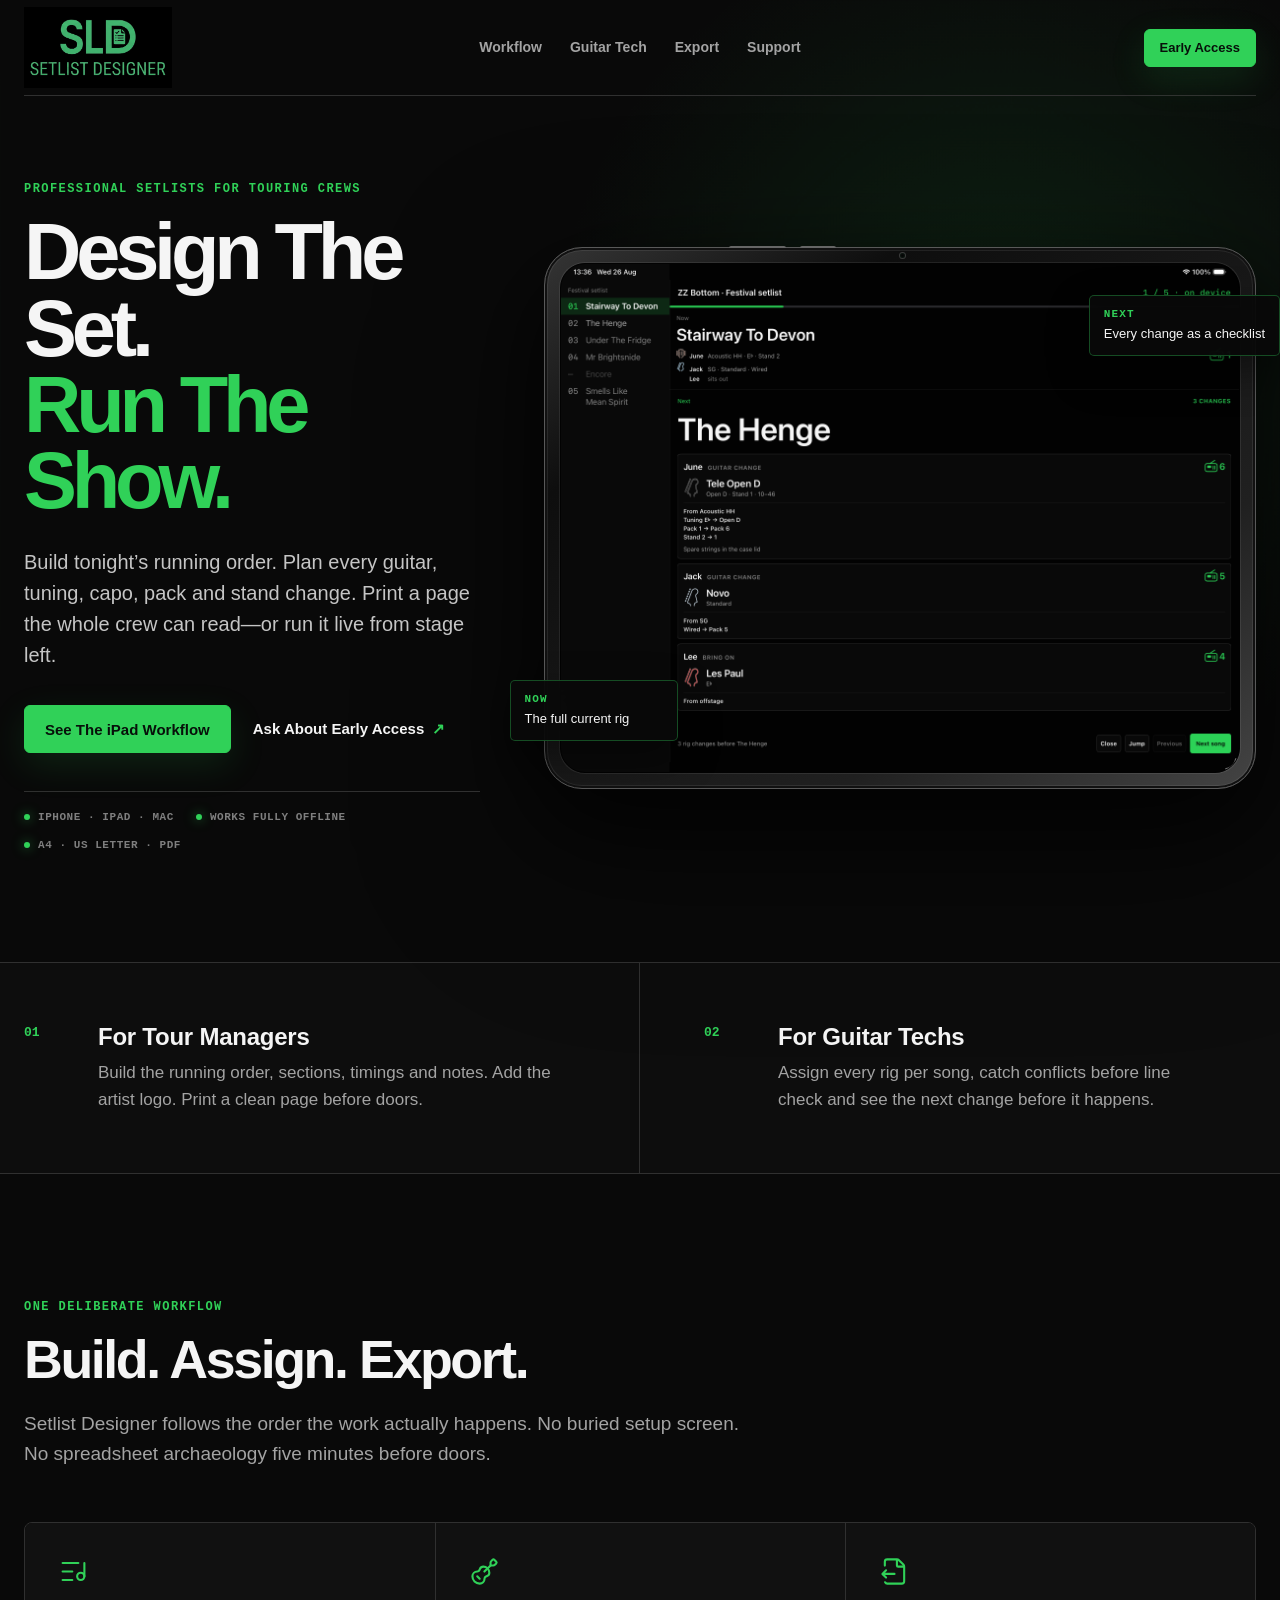
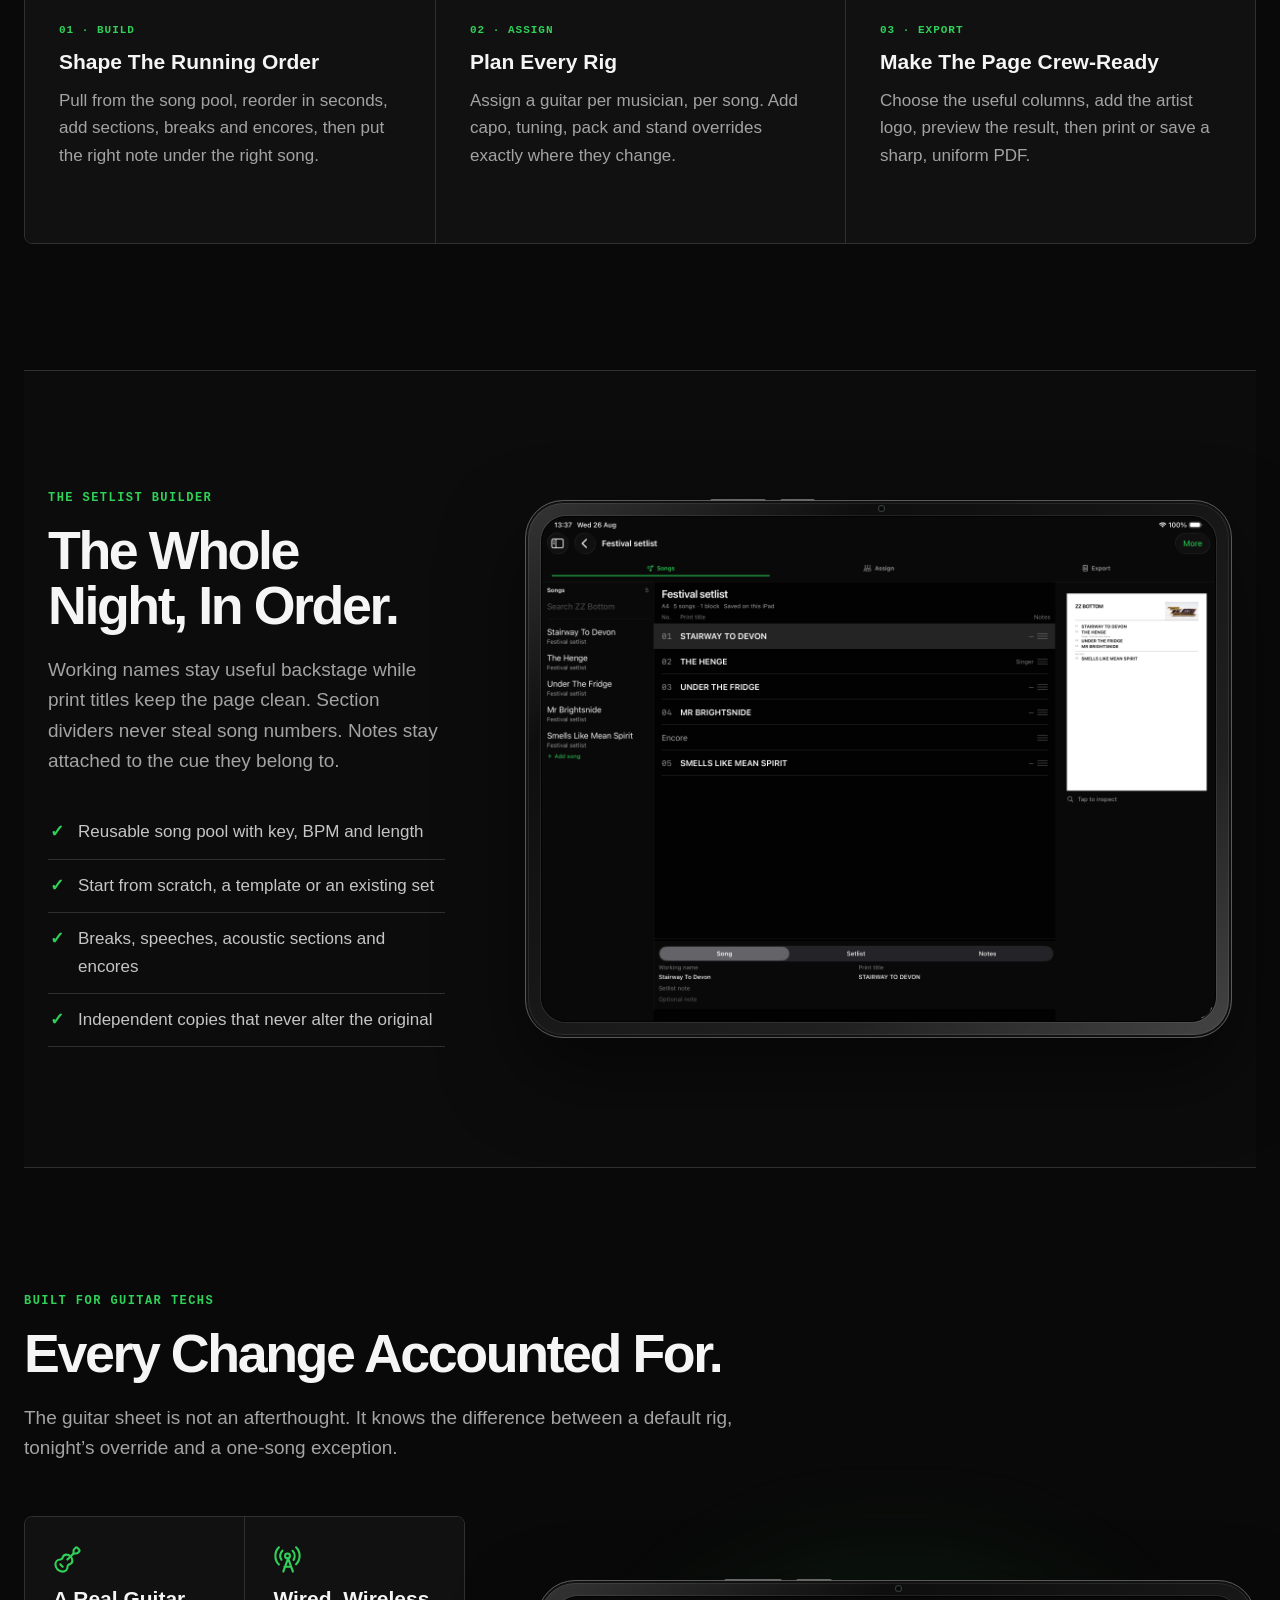
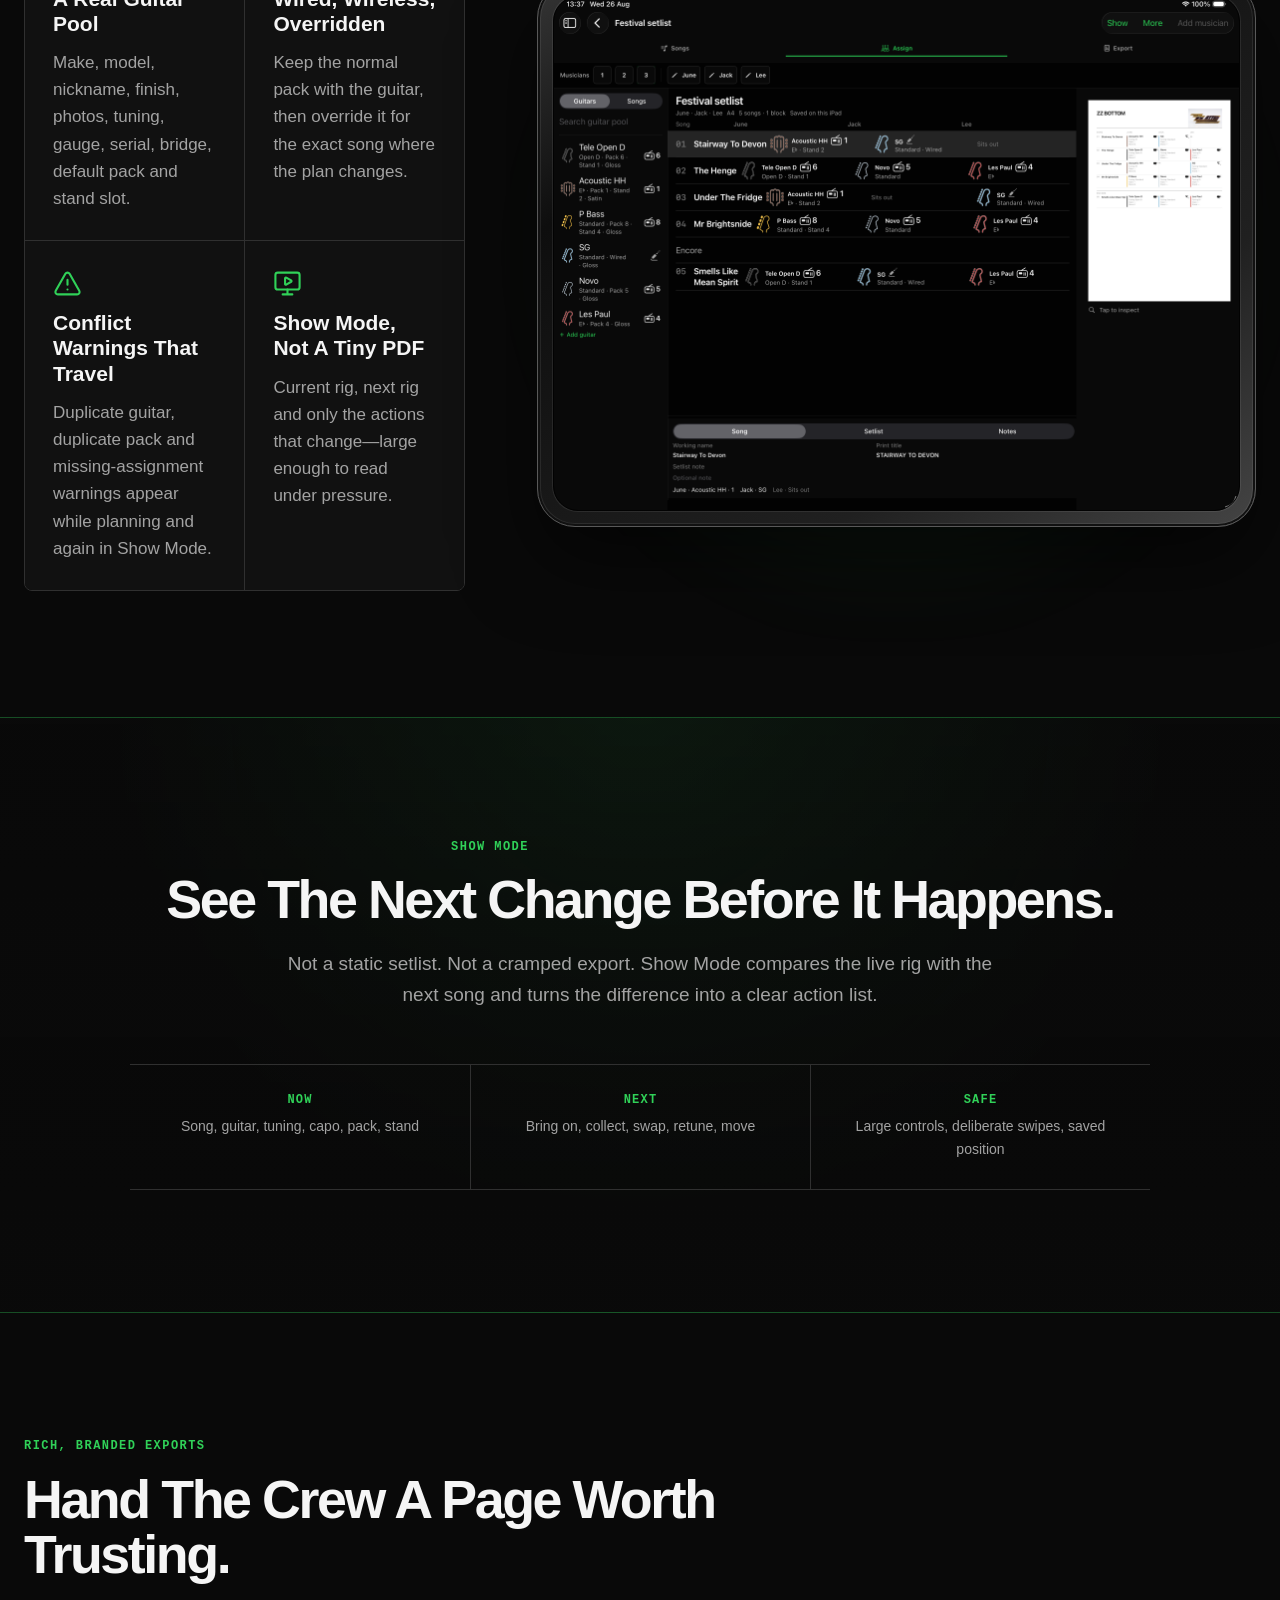
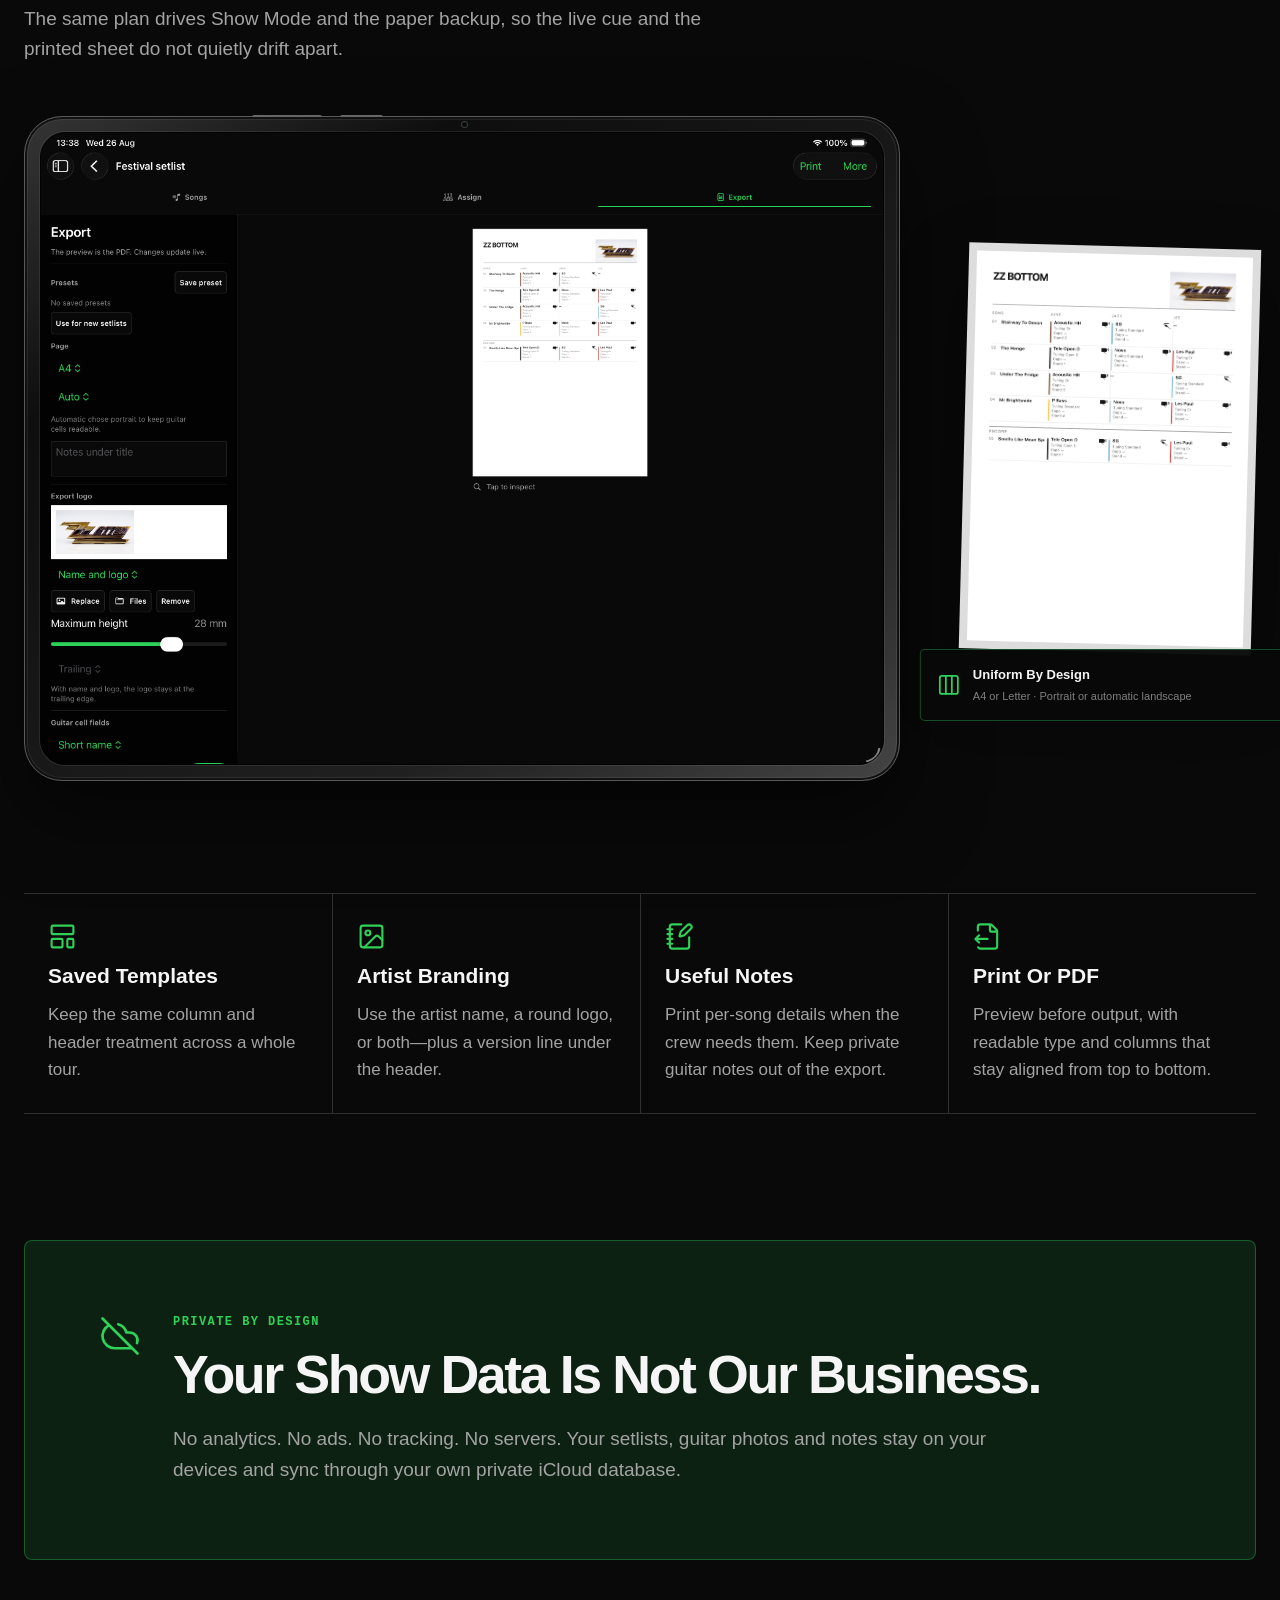
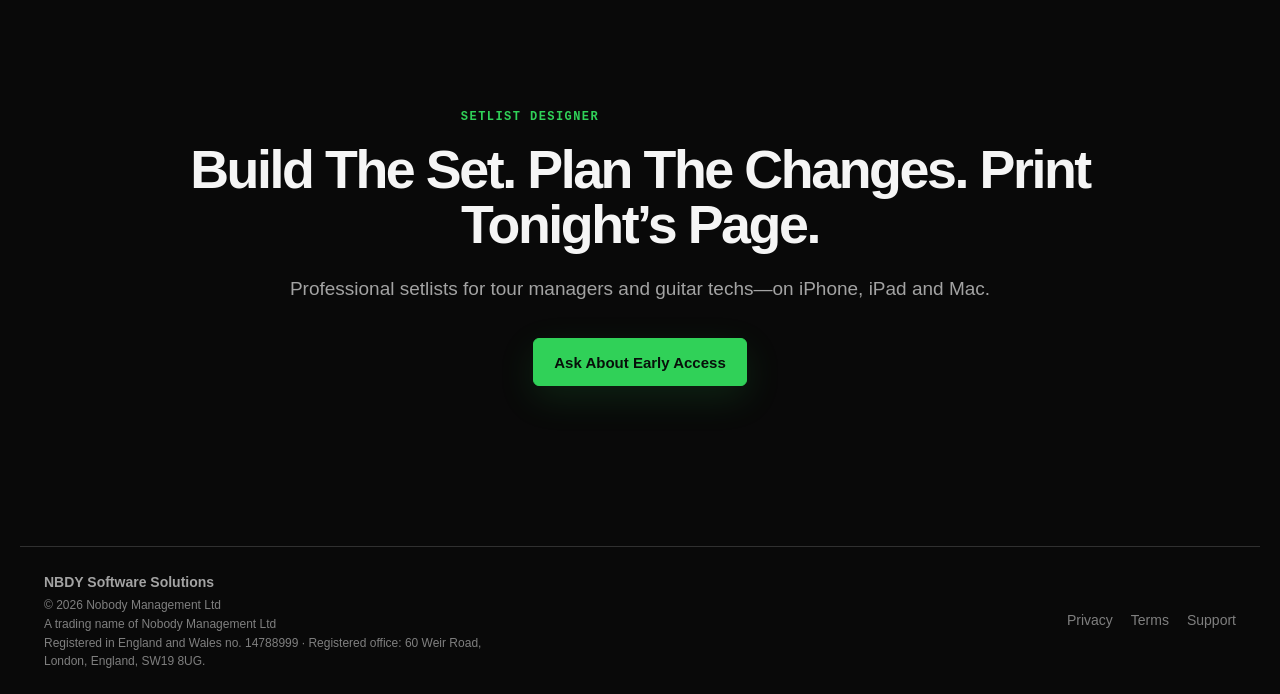
==== commit 690ae942: "docs: complete publisher legal identity Keep NBDY Software Solutions public-facing while making Nobo" ====
--- a/index.html
+++ b/index.html
@@ -229,6 +229,7 @@
   <footer>
     <span class="publisher">
       <strong>NBDY Software Solutions</strong>
+      <small>© 2026 Nobody Management Ltd</small>
       <small>A trading name of Nobody Management Ltd</small>
       <small>Registered in England and Wales no. 14788999 · Registered office:
         60 Weir Road, London, England, SW19 8UG.</small>
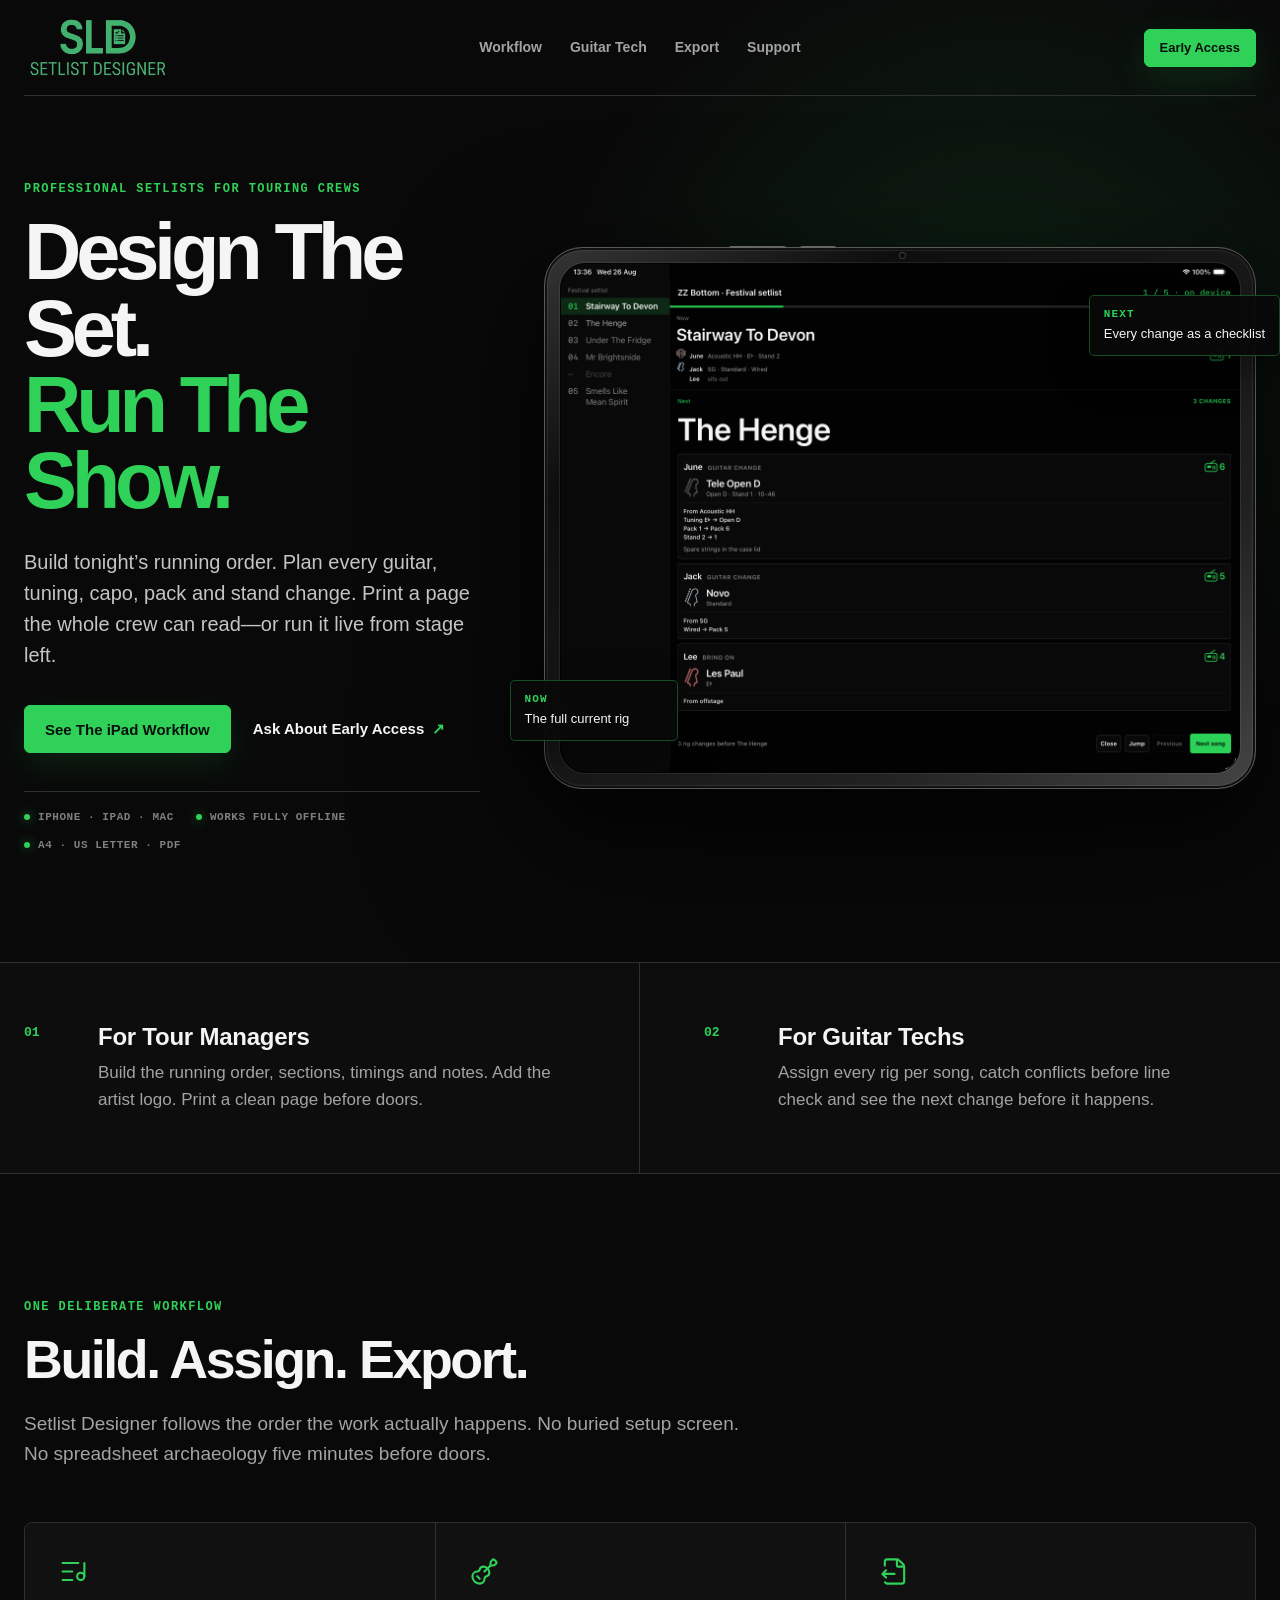
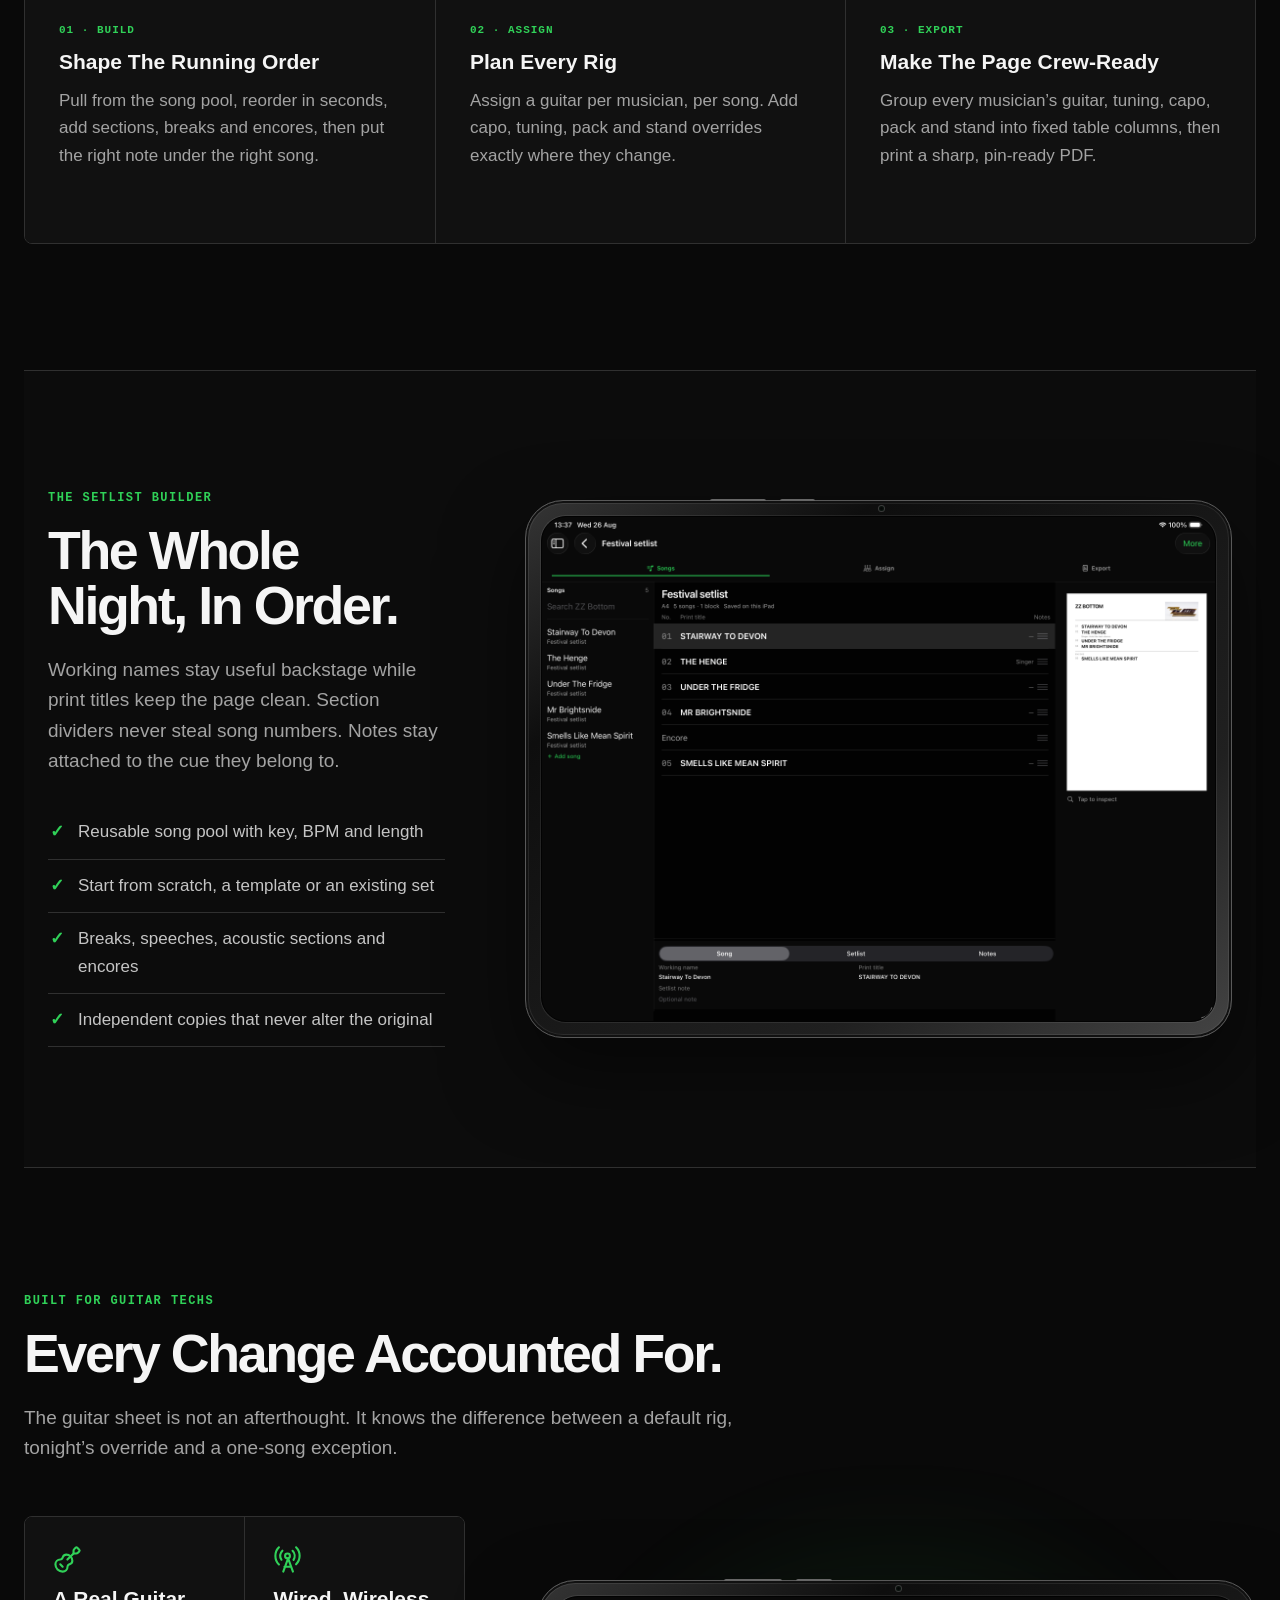
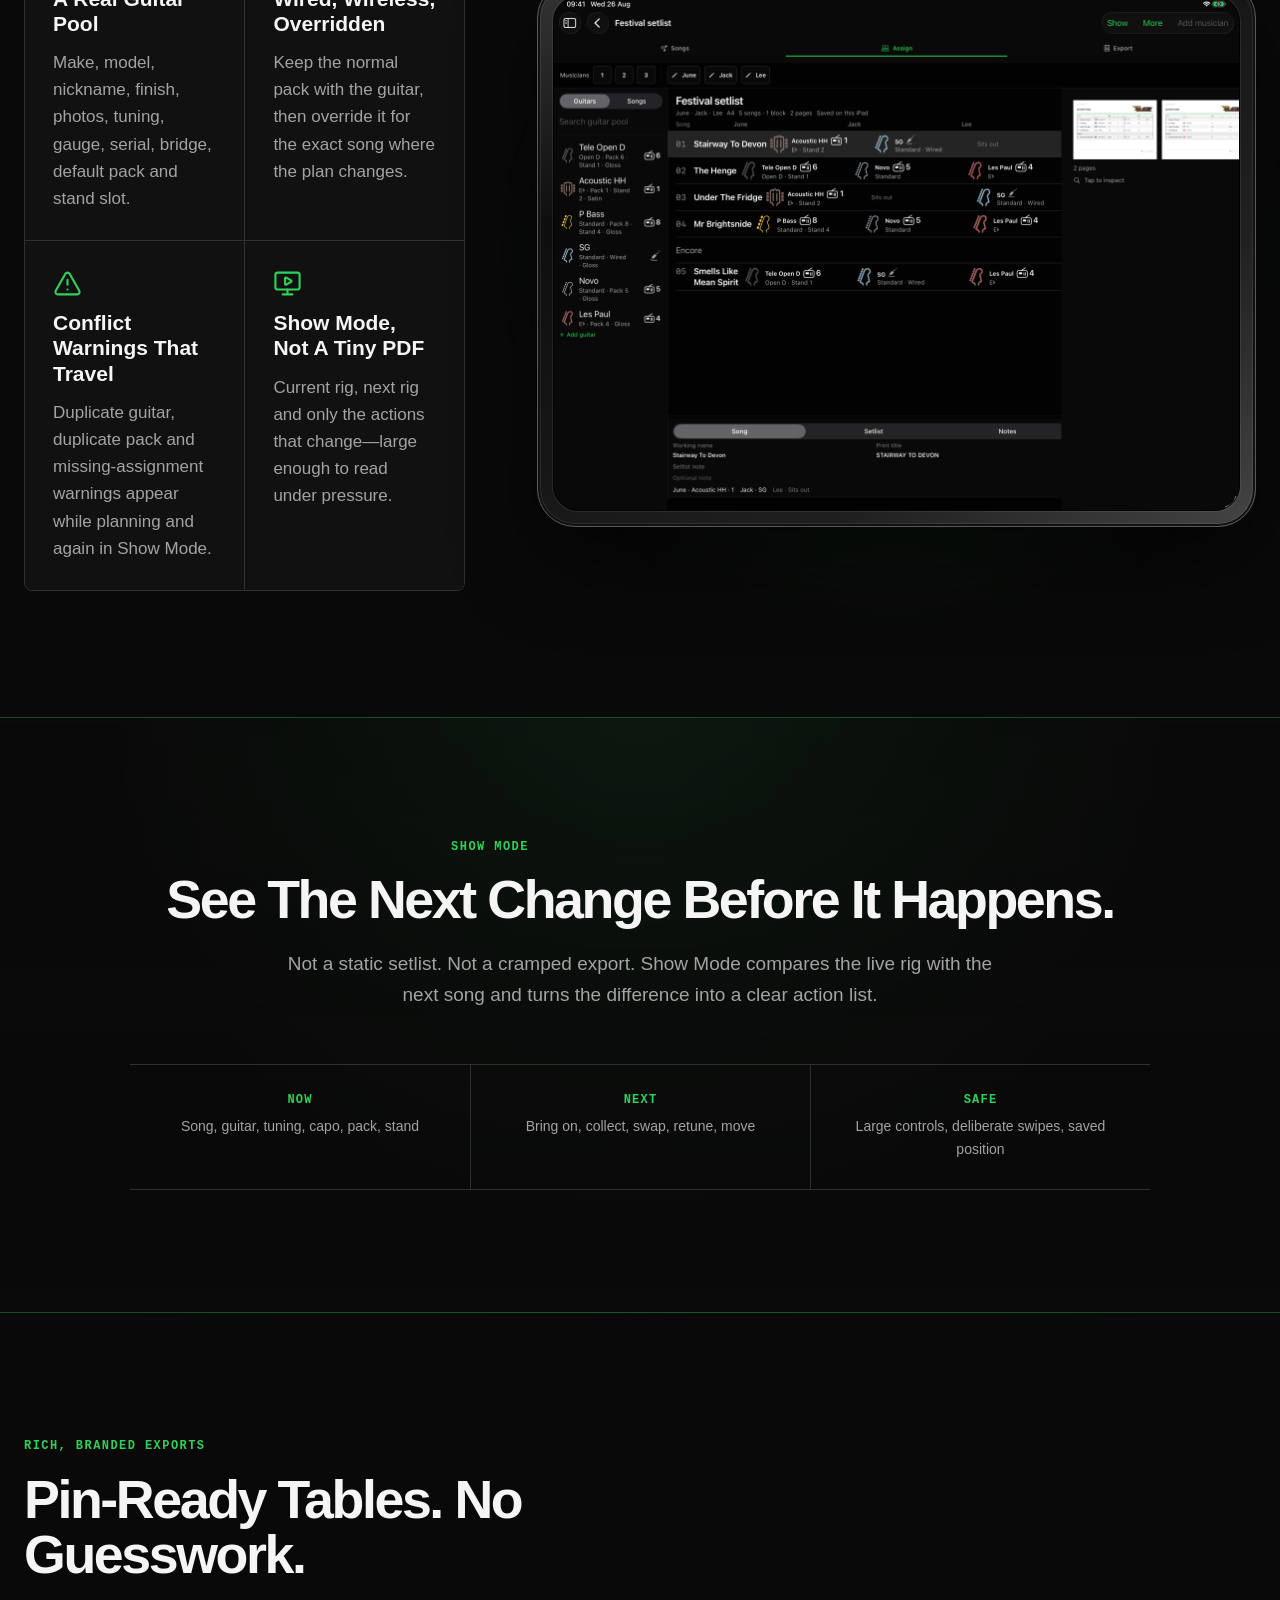
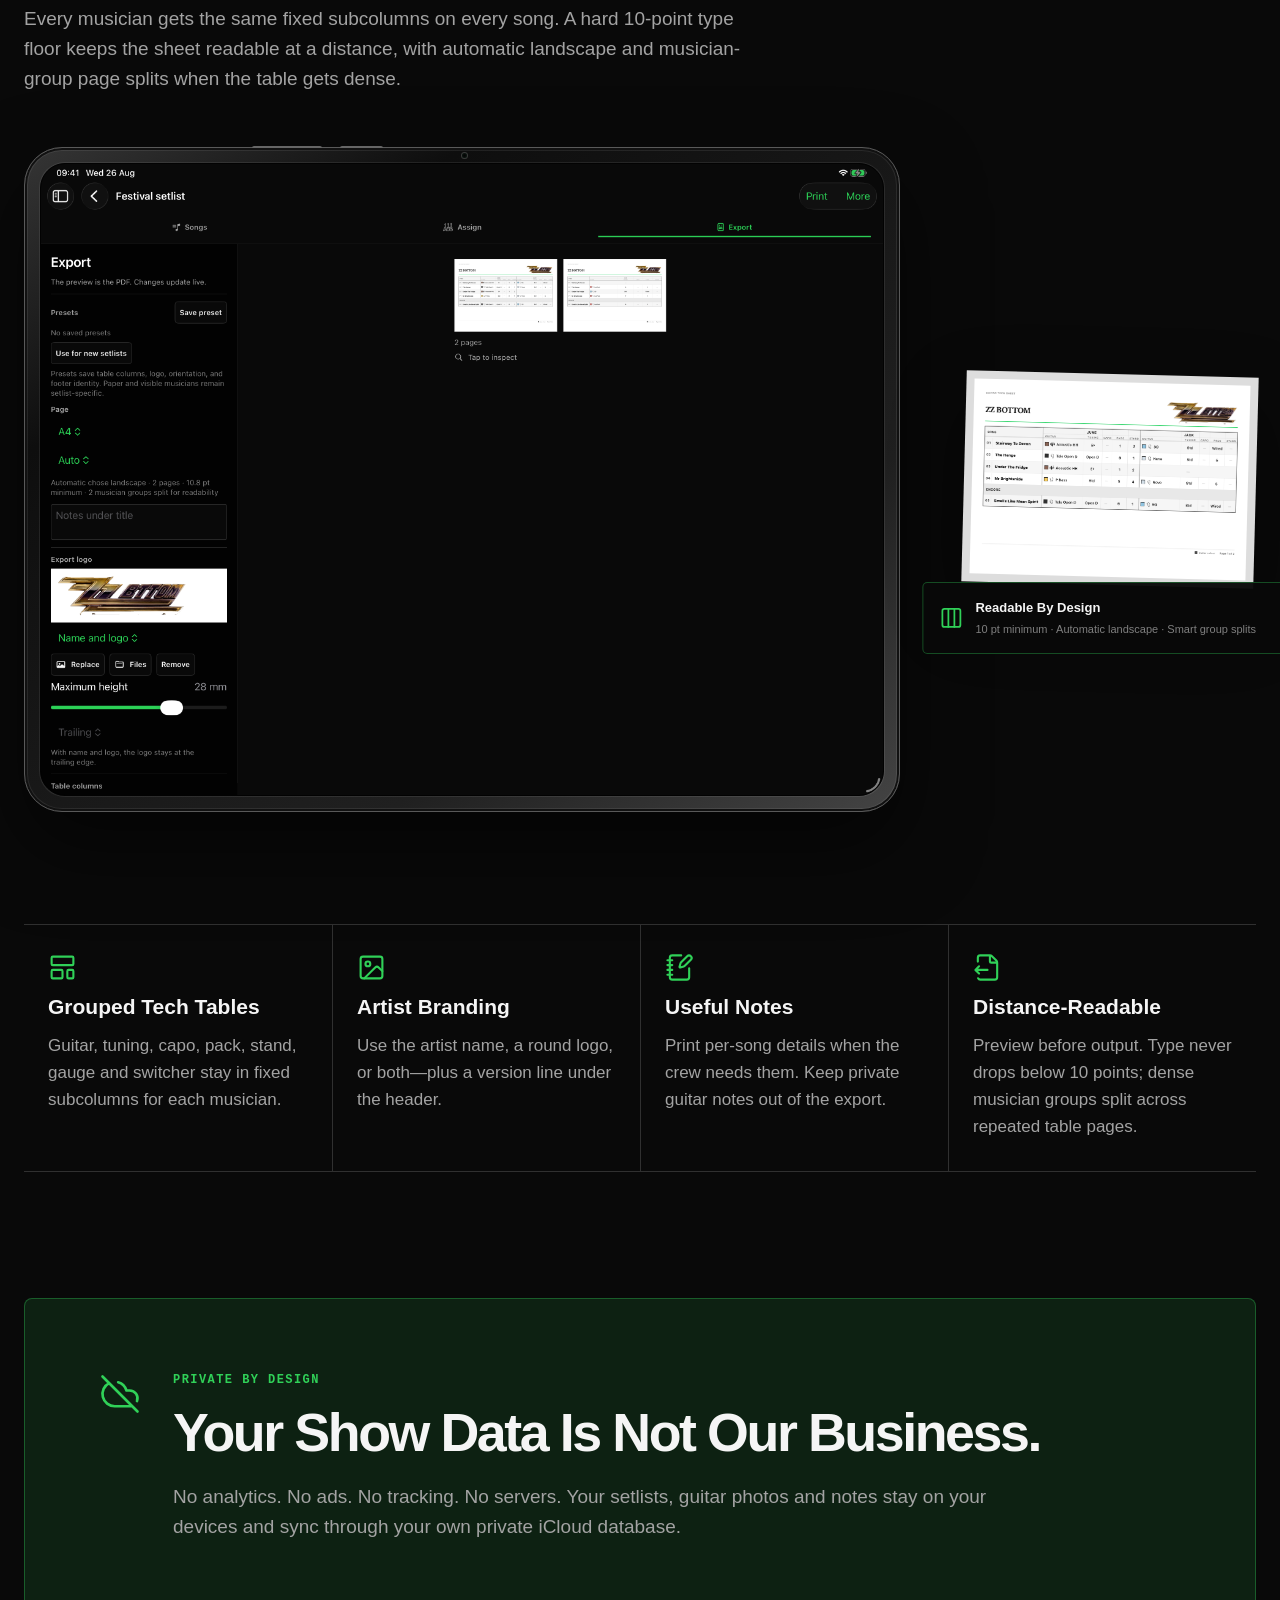
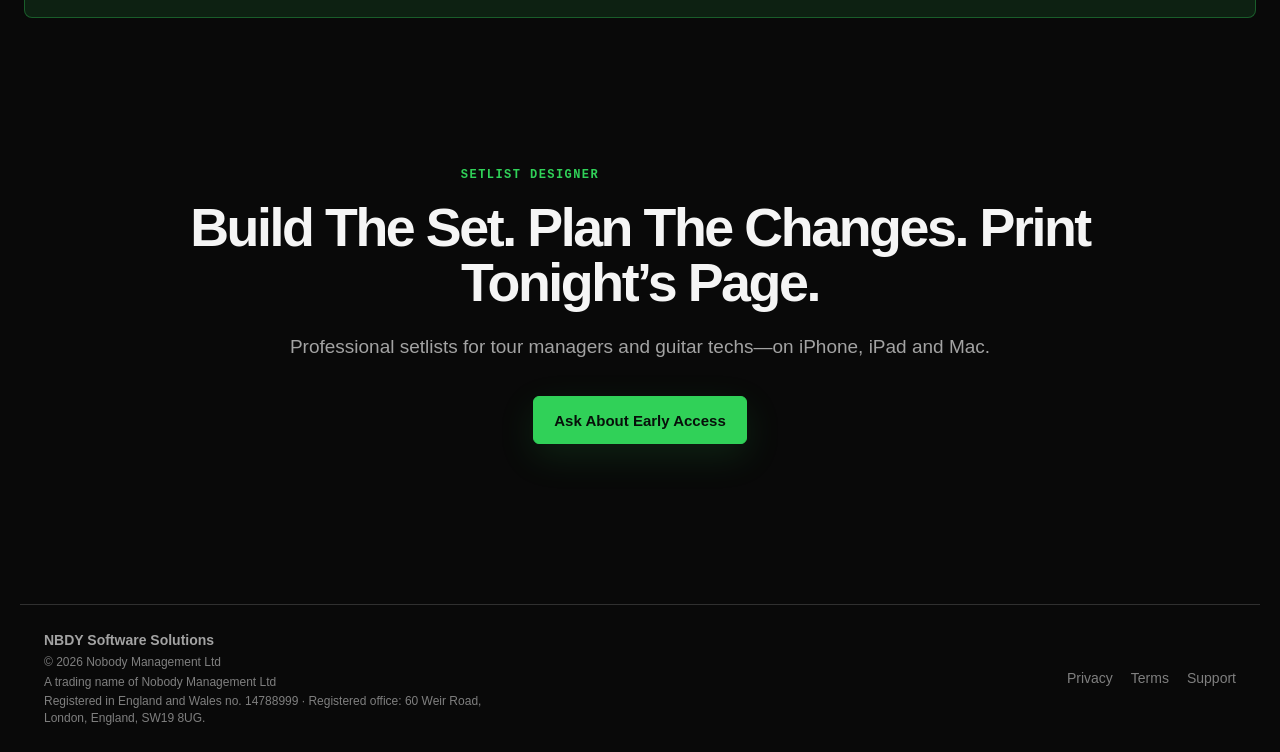
==== commit 9920efba: "Sync marketing site with the redesigned guitar-tech PDF table Recaptures the export and guitar-assig" ====
--- a/index.html
+++ b/index.html
@@ -98,7 +98,7 @@
           <svg class="feature-icon" aria-hidden="true"><use href="/assets/lucide.svg#file-output"></use></svg>
           <span class="feature-step">03 · Export</span>
           <h3>Make The Page Crew-Ready</h3>
-          <p>Choose the useful columns, add the artist logo, preview the result, then print or save a sharp, uniform PDF.</p>
+          <p>Group every musician’s guitar, tuning, capo, pack and stand into fixed table columns, then print a sharp, pin-ready PDF.</p>
         </article>
       </div>
     </section>
@@ -181,31 +181,31 @@
     <section id="export" class="export-section section">
       <div class="section-intro">
         <p class="eyebrow">Rich, Branded Exports</p>
-        <h2>Hand The Crew A Page Worth Trusting.</h2>
-        <p>The same plan drives Show Mode and the paper backup, so the live cue and the printed sheet do not quietly drift apart.</p>
+        <h2>Pin-Ready Tables. No Guesswork.</h2>
+        <p>Every musician gets the same fixed subcolumns on every song. A hard 10-point type floor keeps the sheet readable at a distance, with automatic landscape and musician-group page splits when the table gets dense.</p>
       </div>
       <div class="export-layout">
         <div class="device-wrap">
           <div class="device device-ipad device-landscape">
             <div class="device-camera" aria-hidden="true"></div>
             <div class="device-screen">
-              <img src="/assets/ipad-export.png" width="2752" height="2064" loading="lazy" alt="Setlist Designer export controls and print preview on iPad">
+              <img src="/assets/ipad-export.png" width="2752" height="2064" loading="lazy" alt="Setlist Designer export controls and grouped guitar-tech table preview on iPad">
             </div>
           </div>
         </div>
         <div class="paper-proof">
-          <img src="/assets/export-proof.png" width="1240" height="1754" loading="lazy" alt="A finished branded setlist PDF with uniform columns">
+          <img src="/assets/export-proof.png" width="1683" height="1190" loading="lazy" alt="A finished landscape guitar-tech PDF with grouped musician subcolumns">
           <div class="paper-caption">
             <svg class="feature-icon" aria-hidden="true"><use href="/assets/lucide.svg#columns-3"></use></svg>
-            <div><strong>Uniform By Design</strong><span>A4 or Letter · Portrait or automatic landscape</span></div>
+            <div><strong>Readable By Design</strong><span>10 pt minimum · Automatic landscape · Smart group splits</span></div>
           </div>
         </div>
       </div>
       <div class="export-features">
-        <article><svg class="feature-icon" aria-hidden="true"><use href="/assets/lucide.svg#layout-template"></use></svg><h3>Saved Templates</h3><p>Keep the same column and header treatment across a whole tour.</p></article>
+        <article><svg class="feature-icon" aria-hidden="true"><use href="/assets/lucide.svg#layout-template"></use></svg><h3>Grouped Tech Tables</h3><p>Guitar, tuning, capo, pack, stand, gauge and switcher stay in fixed subcolumns for each musician.</p></article>
         <article><svg class="feature-icon" aria-hidden="true"><use href="/assets/lucide.svg#image"></use></svg><h3>Artist Branding</h3><p>Use the artist name, a round logo, or both—plus a version line under the header.</p></article>
         <article><svg class="feature-icon" aria-hidden="true"><use href="/assets/lucide.svg#notebook-pen"></use></svg><h3>Useful Notes</h3><p>Print per-song details when the crew needs them. Keep private guitar notes out of the export.</p></article>
-        <article><svg class="feature-icon" aria-hidden="true"><use href="/assets/lucide.svg#file-output"></use></svg><h3>Print Or PDF</h3><p>Preview before output, with readable type and columns that stay aligned from top to bottom.</p></article>
+        <article><svg class="feature-icon" aria-hidden="true"><use href="/assets/lucide.svg#file-output"></use></svg><h3>Distance-Readable</h3><p>Preview before output. Type never drops below 10 points; dense musician groups split across repeated table pages.</p></article>
       </div>
     </section>
 
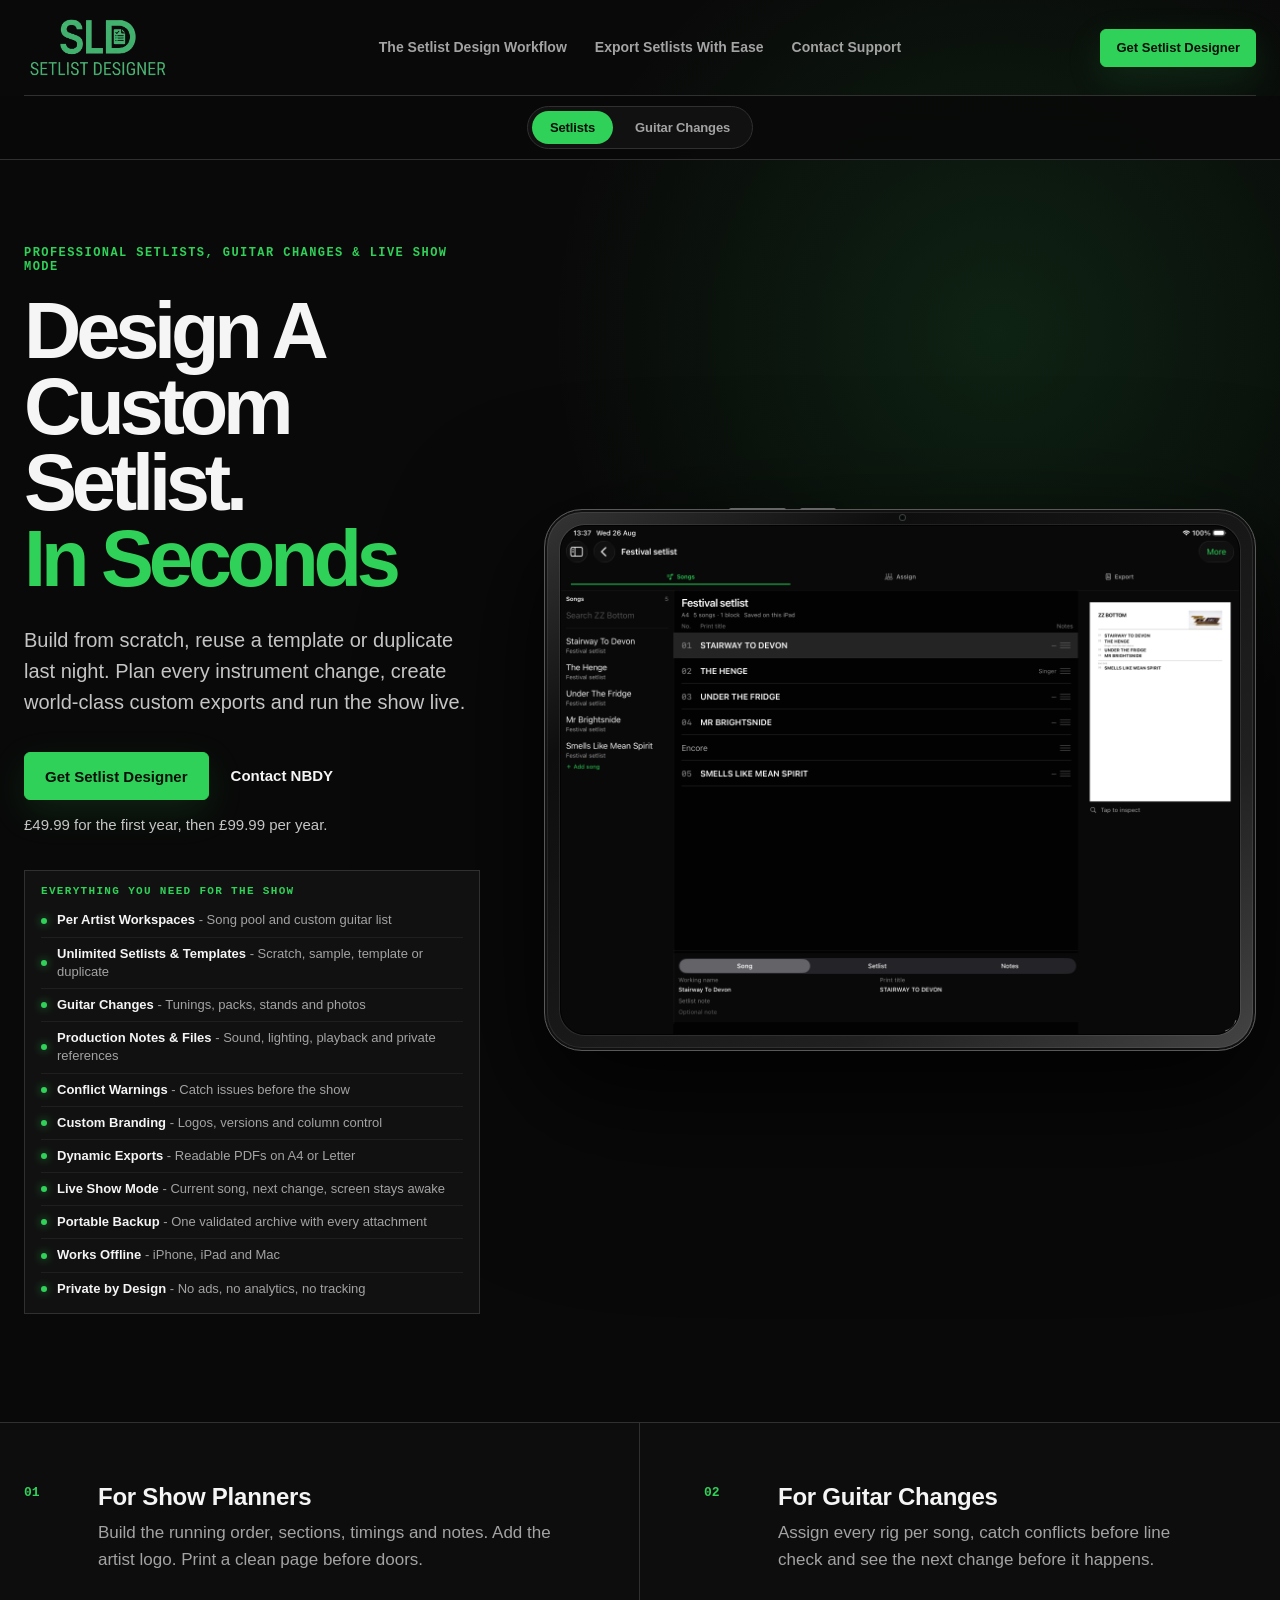
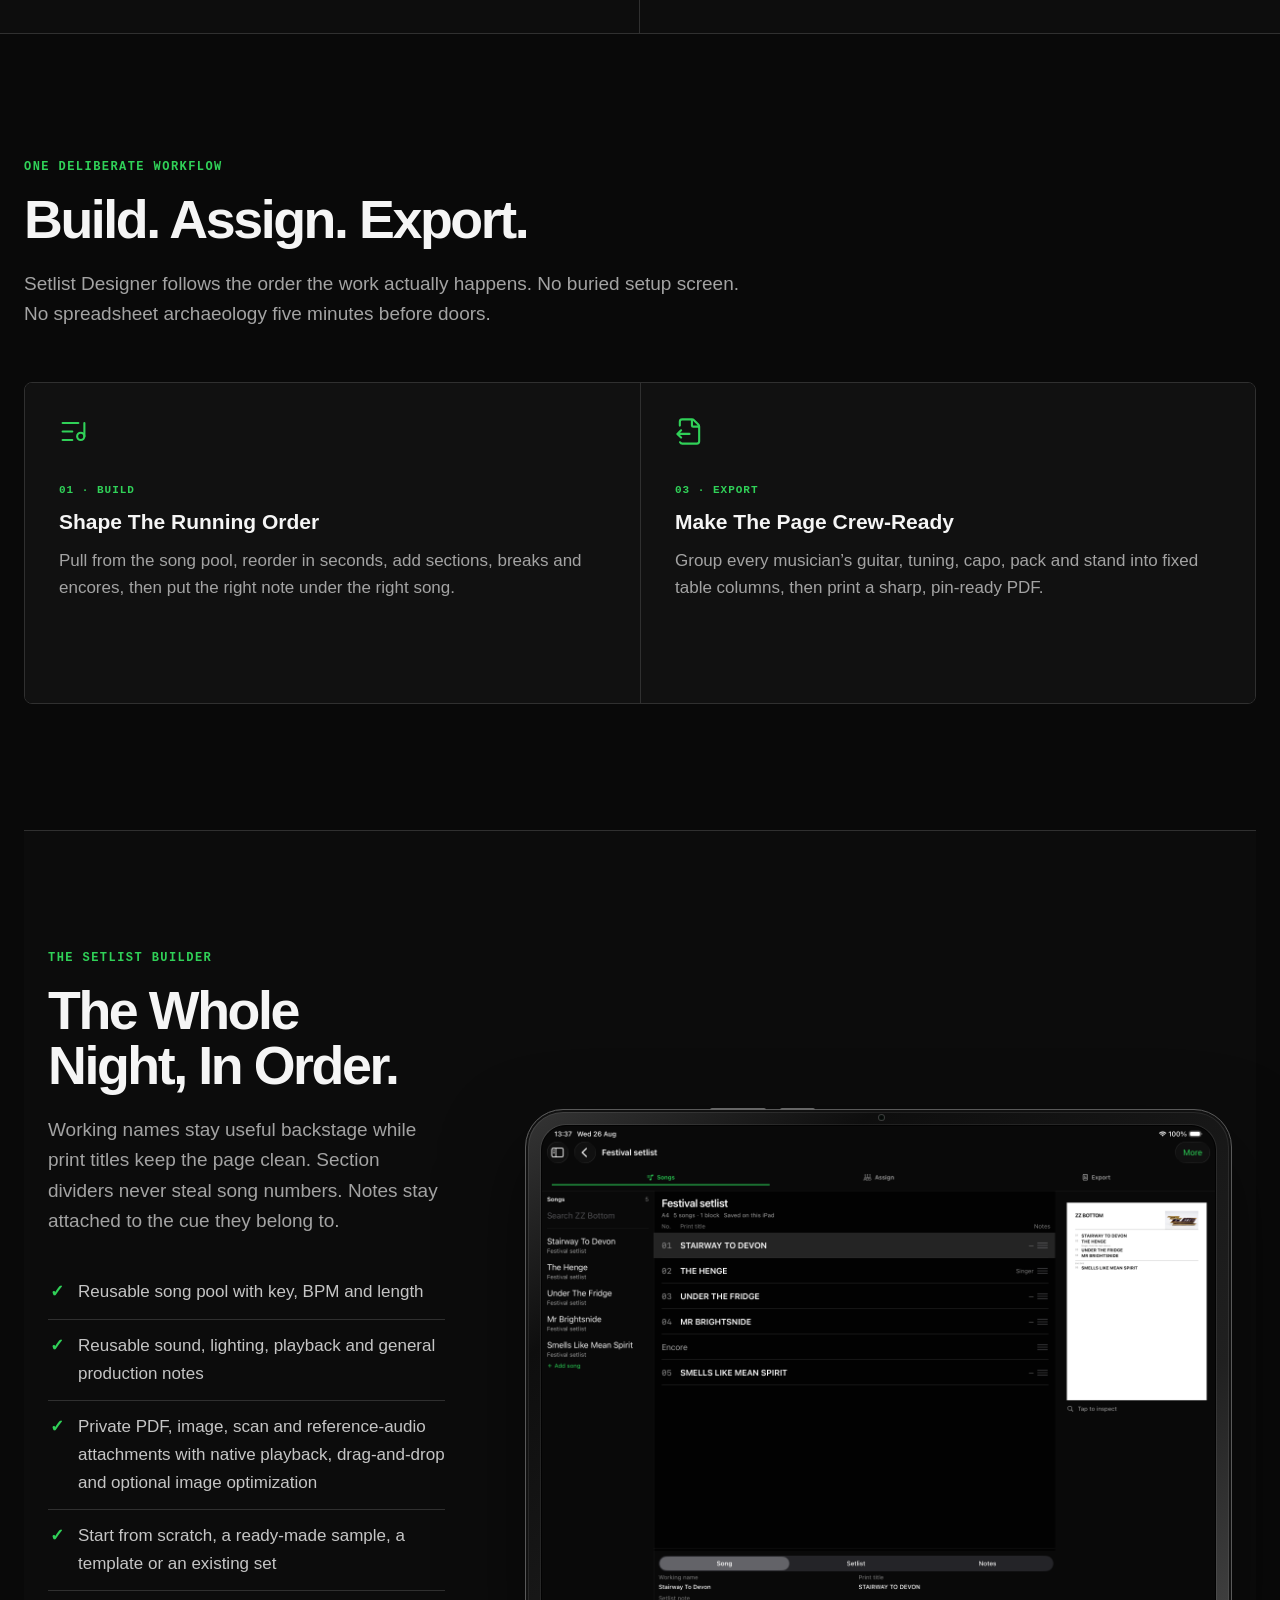
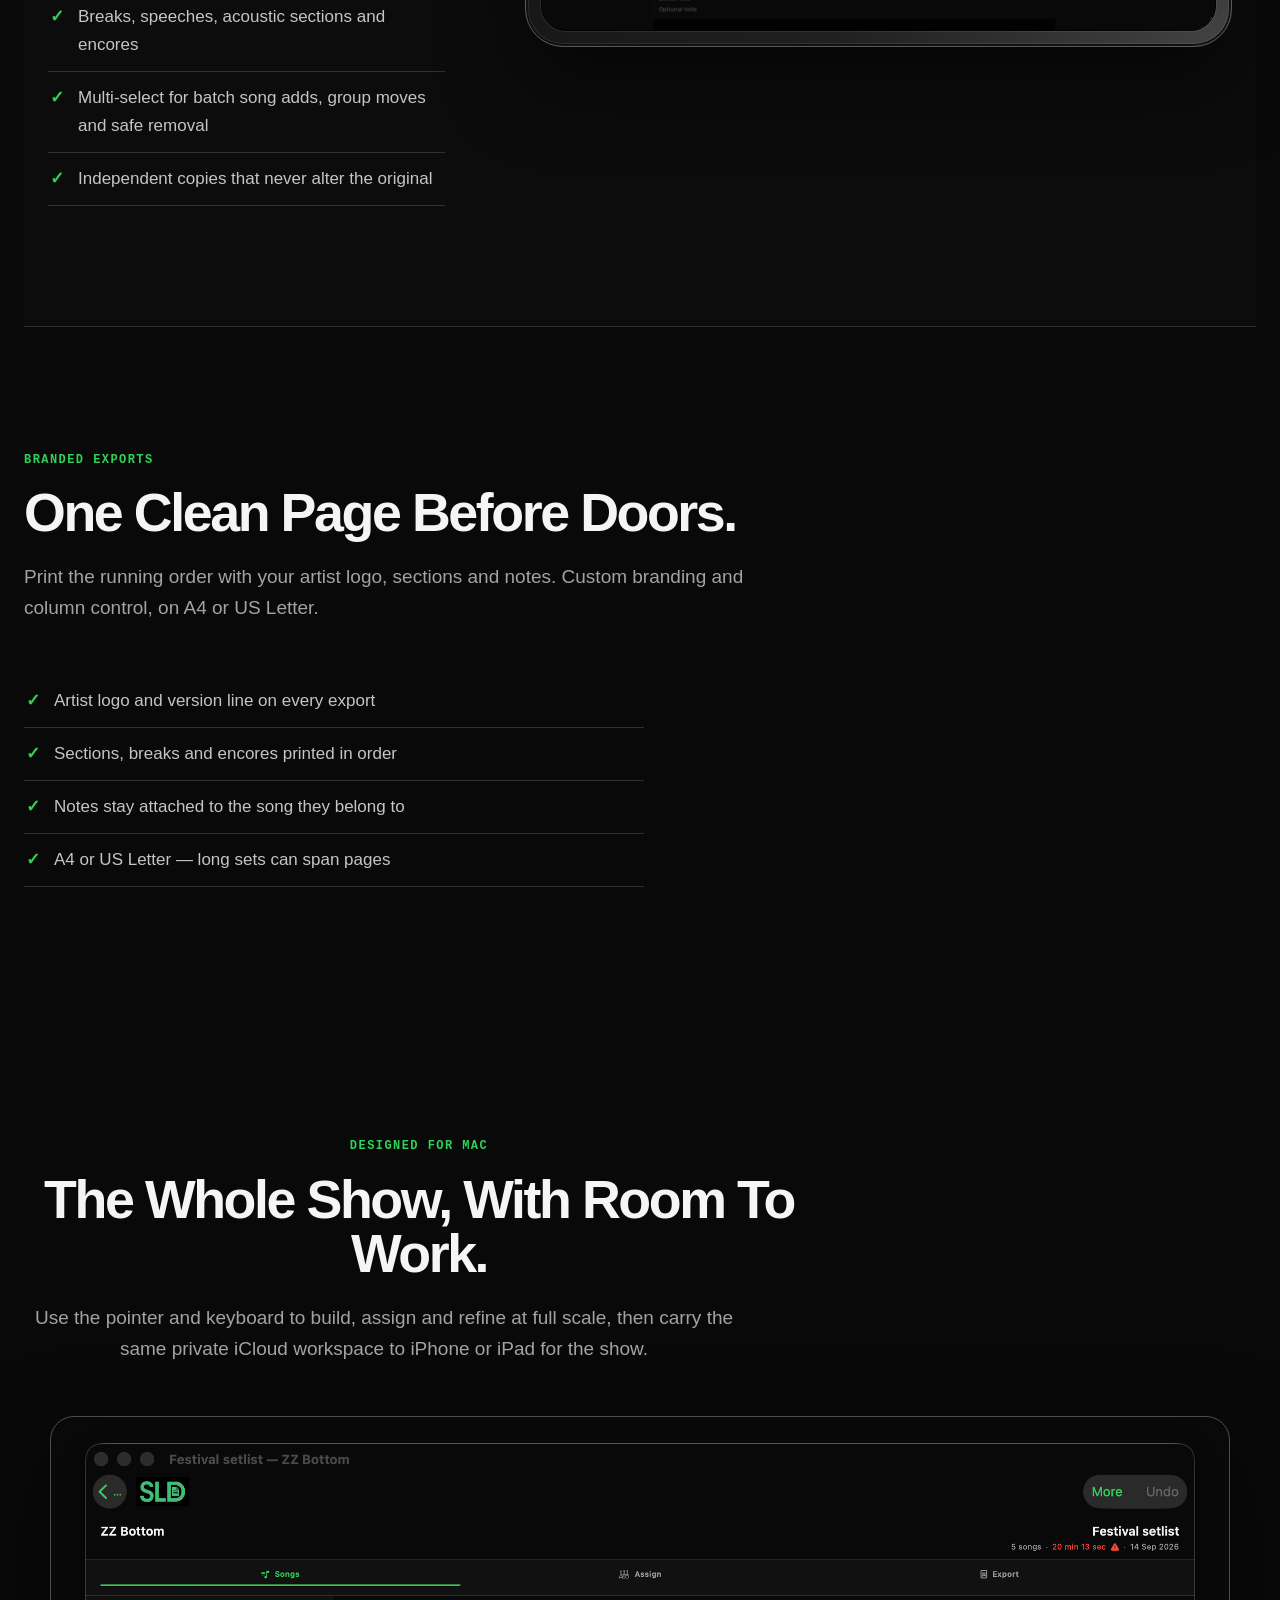
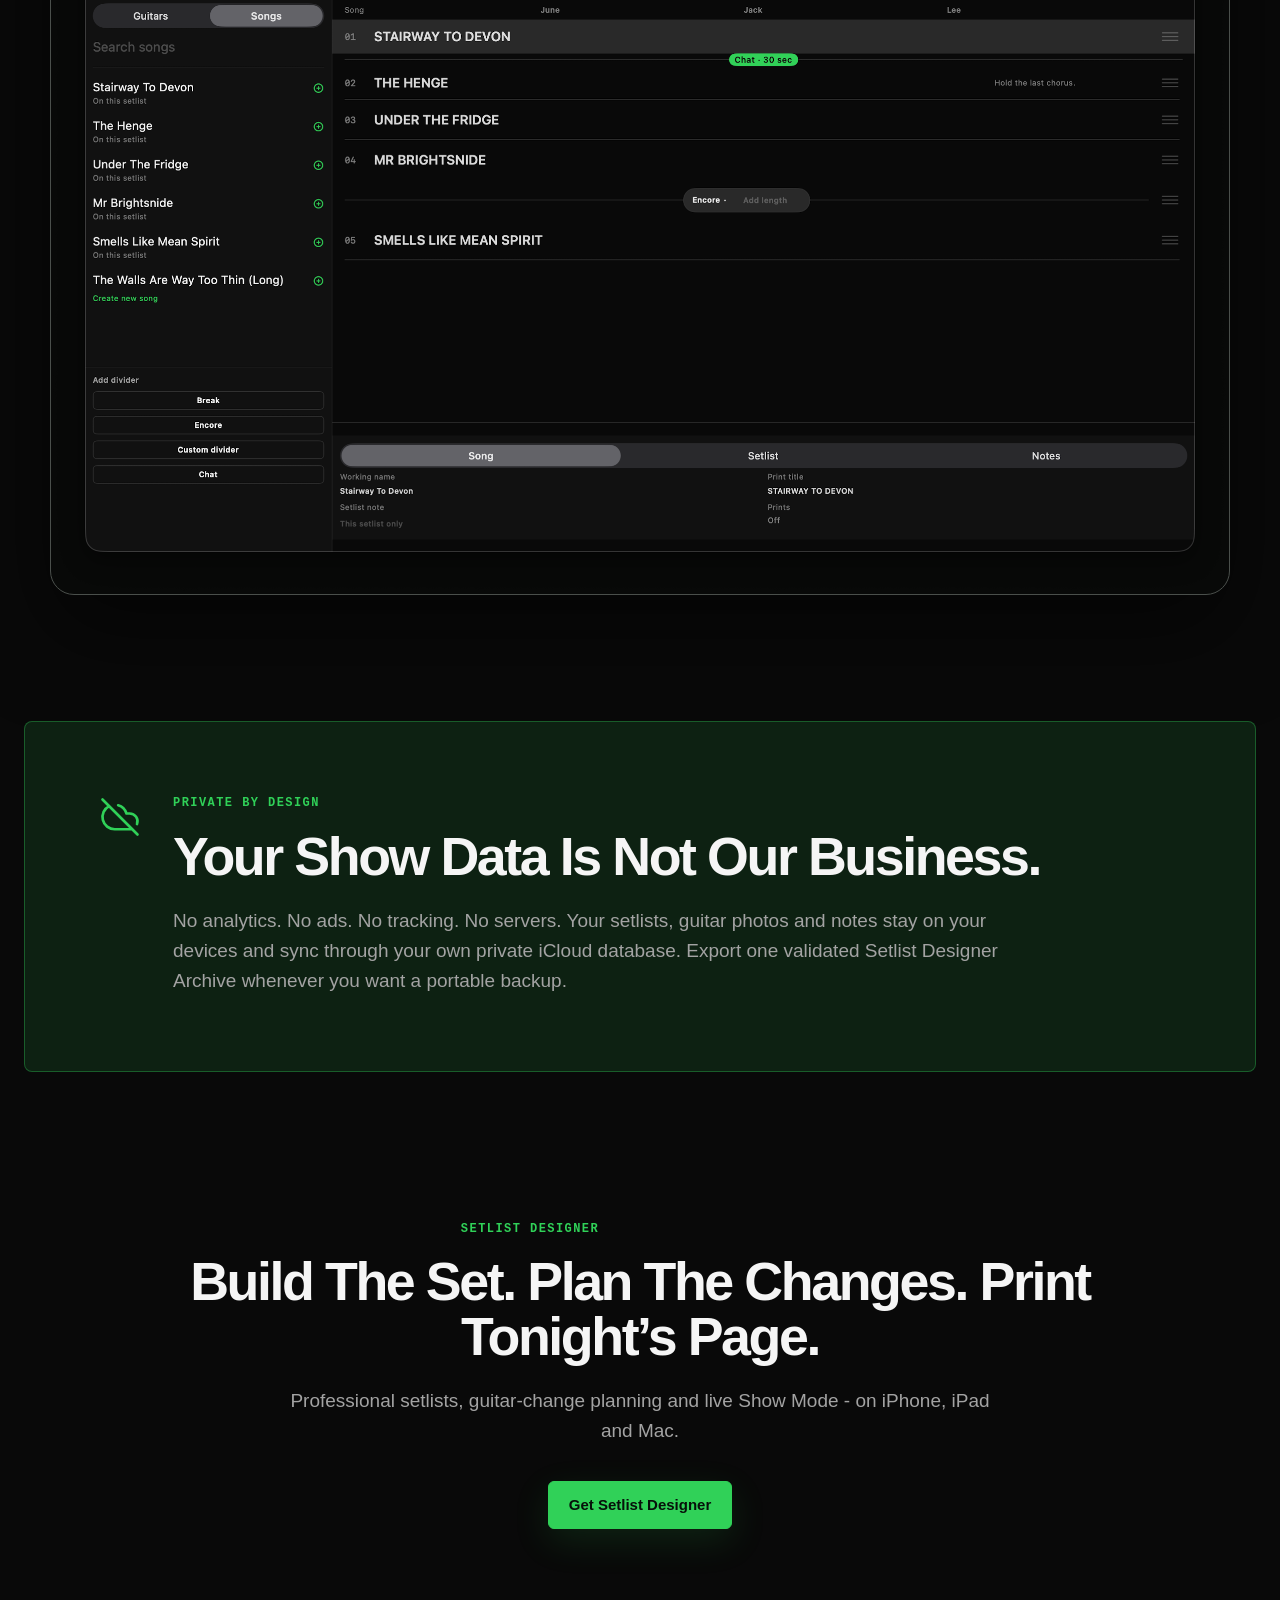
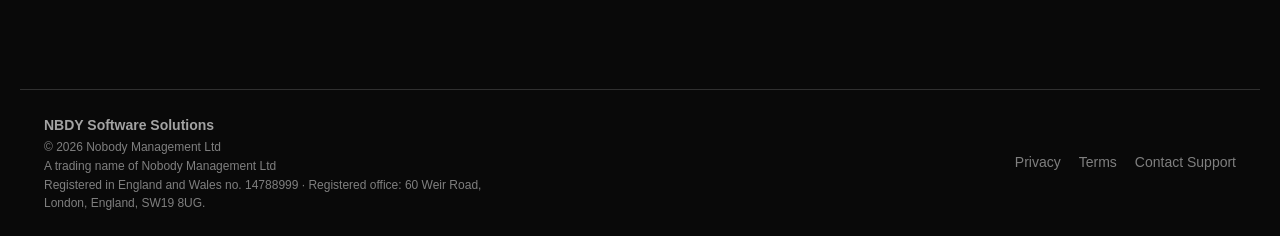
==== commit 2617eddd: "feat: publish reconciled Setlist Designer launch site Co-authored-by: Cursor <cursoragent@cursor.com" ====
--- a/index.html
+++ b/index.html
@@ -4,17 +4,31 @@
   <meta charset="utf-8">
   <meta name="viewport" content="width=device-width, initial-scale=1">
   <meta name="theme-color" content="#090909">
-  <title>Setlist Designer — Build The Set. Plan Every Guitar Change.</title>
-  <meta name="description" content="Professional setlist software for tour managers and guitar techs. Design the set, plan every rig change, print a branded PDF and run the show offline.">
+  <title>Setlist Designer - Professional custom setlists</title>
+  <meta name="description" content="Build professional custom setlists, plan every guitar change, create world-class exports and run the show live on iPhone, iPad and Mac.">
   <link rel="canonical" href="https://setlistdesigner.app/">
-  <meta property="og:title" content="Setlist Designer — Design The Set. Run The Show.">
-  <meta property="og:description" content="Build setlists, plan guitar changes, print tour-ready pages and run Show Mode offline.">
+  <meta property="og:title" content="Setlist Designer - Professional custom setlists">
+  <meta property="og:description" content="Build professional custom setlists, plan every guitar change, create world-class exports and run the show live on iPhone, iPad and Mac.">
   <meta property="og:type" content="website">
   <meta property="og:url" content="https://setlistdesigner.app/">
   <meta property="og:image" content="https://setlistdesigner.app/assets/app-icon.png">
   <link rel="icon" href="/assets/app-icon.png">
   <link rel="apple-touch-icon" href="/assets/app-icon.png">
-  <link rel="stylesheet" href="/styles.css">
+  <link rel="stylesheet" href="/styles.css?v=20260914">
+  <script>
+    (function () {
+      var params = new URLSearchParams(location.search);
+      var fromQuery = params.get("mode");
+      var valid = fromQuery === "setlist" || fromQuery === "guitar-tech";
+      var stored = null;
+      try { stored = localStorage.getItem("sld-mode"); } catch (e) {}
+      var mode = valid ? fromQuery : (stored === "guitar-tech" ? "guitar-tech" : "setlist");
+      document.documentElement.setAttribute("data-mode", mode);
+      if (valid) {
+        try { localStorage.setItem("sld-mode", fromQuery); } catch (e) {}
+      }
+    })();
+  </script>
 </head>
 <body class="marketing">
   <header class="site-header">
@@ -22,57 +36,82 @@
       <img class="wordmark-image" src="/assets/sld-wordmark.png" width="148" height="83" alt="">
     </a>
     <nav aria-label="Main navigation">
-      <a href="#workflow">Workflow</a>
-      <a href="#guitar-tech">Guitar Tech</a>
-      <a href="#export">Export</a>
-      <a href="/support/">Support</a>
+      <a href="#workflow" data-lane="setlist">The Setlist Design Workflow</a>
+      <a href="#guitar-tech" data-lane="guitar-tech">Guitar Changes</a>
+      <a href="#export">Export Setlists With Ease</a>
+      <a href="/support/">Contact Support</a>
     </nav>
-    <a class="button button-small" href="mailto:support@setlistdesigner.app?subject=Setlist%20Designer%20early%20access">Early Access</a>
+    <a class="button button-small" href="mailto:support@setlistdesigner.app?subject=Setlist%20Designer">Get Setlist Designer</a>
   </header>
+
+  <div class="mode-switch-bar">
+    <div class="mode-switch" role="tablist" aria-label="Browse examples for">
+      <button type="button" class="mode-tab" role="tab" id="mode-tab-setlist" data-mode-value="setlist" aria-selected="true" tabindex="0">Setlists</button>
+      <button type="button" class="mode-tab" role="tab" id="mode-tab-guitar-tech" data-mode-value="guitar-tech" aria-selected="false" tabindex="-1">Guitar Changes</button>
+    </div>
+  </div>
 
   <main class="landing">
     <section class="hero">
       <div class="hero-copy">
-        <p class="eyebrow">Professional Setlists For Touring Crews</p>
-        <h1>Design The Set.<br><span>Run The Show.</span></h1>
-        <p class="lede">Build tonight’s running order. Plan every guitar, tuning, capo, pack and stand change. Print a page the whole crew can read—or run it live from stage left.</p>
+        <p class="eyebrow">Professional Setlists, Guitar Changes &amp; Live Show Mode</p>
+        <h1>Design A Custom Setlist.<br><span>In Seconds</span></h1>
+        <p class="lede">Build from scratch, reuse a template or duplicate last night. Plan every instrument change, create world-class custom exports and run the show live.</p>
         <div class="cta-row">
-          <a class="button" href="#workflow">See The iPad Workflow</a>
-          <a class="text-link" href="mailto:support@setlistdesigner.app?subject=Setlist%20Designer%20early%20access">Ask About Early Access <span aria-hidden="true">↗</span></a>
-        </div>
-        <ul class="proof-row" aria-label="Product availability">
-          <li>iPhone · iPad · Mac</li>
-          <li>Works Fully Offline</li>
-          <li>A4 · US Letter · PDF</li>
-        </ul>
+          <a class="button" href="mailto:support@setlistdesigner.app?subject=Setlist%20Designer">Get Setlist Designer</a>
+          <a class="text-link" href="mailto:support@setlistdesigner.app">Contact NBDY</a>
+        </div>
+        <p class="hero-price">£49.99 for the first year, then £99.99 per year.</p>
+        <div class="hero-features">
+          <p class="hero-features-kicker">Everything you need for the show</p>
+          <ul class="hero-feature-list" aria-label="What you get">
+            <li><i class="hero-feature-dot" aria-hidden="true"></i><span><strong>Per Artist Workspaces</strong><span>Song pool and custom guitar list</span></span></li>
+            <li><i class="hero-feature-dot" aria-hidden="true"></i><span><strong>Unlimited Setlists &amp; Templates</strong><span>Scratch, sample, template or duplicate</span></span></li>
+            <li><i class="hero-feature-dot" aria-hidden="true"></i><span><strong>Guitar Changes</strong><span>Tunings, packs, stands and photos</span></span></li>
+            <li><i class="hero-feature-dot" aria-hidden="true"></i><span><strong>Production Notes &amp; Files</strong><span>Sound, lighting, playback and private references</span></span></li>
+            <li><i class="hero-feature-dot" aria-hidden="true"></i><span><strong>Conflict Warnings</strong><span>Catch issues before the show</span></span></li>
+            <li><i class="hero-feature-dot" aria-hidden="true"></i><span><strong>Custom Branding</strong><span>Logos, versions and column control</span></span></li>
+            <li><i class="hero-feature-dot" aria-hidden="true"></i><span><strong>Dynamic Exports</strong><span>Readable PDFs on A4 or Letter</span></span></li>
+            <li><i class="hero-feature-dot" aria-hidden="true"></i><span><strong>Live Show Mode</strong><span>Current song, next change, screen stays awake</span></span></li>
+            <li><i class="hero-feature-dot" aria-hidden="true"></i><span><strong>Portable Backup</strong><span>One validated archive with every attachment</span></span></li>
+            <li><i class="hero-feature-dot" aria-hidden="true"></i><span><strong>Works Offline</strong><span>iPhone, iPad and Mac</span></span></li>
+            <li><i class="hero-feature-dot" aria-hidden="true"></i><span><strong>Private by Design</strong><span>No ads, no analytics, no tracking</span></span></li>
+          </ul>
+        </div>
       </div>
       <div class="hero-product">
-        <div class="device device-ipad device-landscape">
+        <div class="device device-ipad device-landscape" data-lane="setlist">
           <div class="device-camera" aria-hidden="true"></div>
           <div class="device-screen">
-            <img src="/assets/ipad-show-mode.png" width="2752" height="2064" alt="Setlist Designer Show Mode on iPad showing the current song and exact rig changes before the next song">
-          </div>
-        </div>
-        <div class="product-callout callout-left"><strong>Now</strong><span>The full current rig</span></div>
-        <div class="product-callout callout-right"><strong>Next</strong><span>Every change as a checklist</span></div>
+            <img src="/assets/ipad-set-builder.png" width="2752" height="2064" alt="Setlist Designer running-order builder on iPad with songs, sections and notes">
+          </div>
+        </div>
+        <div class="device device-ipad device-landscape" data-lane="guitar-tech">
+          <div class="device-camera" aria-hidden="true"></div>
+          <div class="device-screen">
+            <img class="contain-source" src="/assets/ipad-show-mode.png" width="2064" height="1548" loading="lazy" alt="Setlist Designer Show Mode on iPad showing the current song and exact rig changes before the next song">
+          </div>
+        </div>
+        <div class="product-callout callout-left" data-lane="guitar-tech"><strong>Now</strong><span>The full current rig</span></div>
+        <div class="product-callout callout-right" data-lane="guitar-tech"><strong>Next</strong><span>Every change as a checklist</span></div>
       </div>
     </section>
 
     <section class="audience-band" aria-label="Who Setlist Designer is for">
-      <article>
+      <a class="audience-card" href="#set-builder" data-set-mode="setlist">
         <span class="audience-number">01</span>
         <div>
-          <h2>For Tour Managers</h2>
+          <h2>For Show Planners</h2>
           <p>Build the running order, sections, timings and notes. Add the artist logo. Print a clean page before doors.</p>
         </div>
-      </article>
-      <article>
+      </a>
+      <a class="audience-card" href="#guitar-tech" data-set-mode="guitar-tech">
         <span class="audience-number">02</span>
         <div>
-          <h2>For Guitar Techs</h2>
+          <h2>For Guitar Changes</h2>
           <p>Assign every rig per song, catch conflicts before line check and see the next change before it happens.</p>
         </div>
-      </article>
+      </a>
     </section>
 
     <section id="workflow" class="section">
@@ -88,11 +127,11 @@
           <h3>Shape The Running Order</h3>
           <p>Pull from the song pool, reorder in seconds, add sections, breaks and encores, then put the right note under the right song.</p>
         </article>
-        <article class="feature-card">
+        <article class="feature-card" data-lane="guitar-tech">
           <svg class="feature-icon" aria-hidden="true"><use href="/assets/lucide.svg#guitar"></use></svg>
           <span class="feature-step">02 · Assign</span>
           <h3>Plan Every Rig</h3>
-          <p>Assign a guitar per musician, per song. Add capo, tuning, pack and stand overrides exactly where they change.</p>
+          <p>Assign a guitar per musician, per song. Add capo, tuning, pack and stand overrides exactly where they change, plus private handoff notes that never print.</p>
         </article>
         <article class="feature-card">
           <svg class="feature-icon" aria-hidden="true"><use href="/assets/lucide.svg#file-output"></use></svg>
@@ -103,15 +142,18 @@
       </div>
     </section>
 
-    <section class="product-section">
+    <section id="set-builder" class="product-section" data-lane="setlist">
       <div class="product-copy">
         <p class="eyebrow">The Setlist Builder</p>
         <h2>The Whole Night, In Order.</h2>
         <p>Working names stay useful backstage while print titles keep the page clean. Section dividers never steal song numbers. Notes stay attached to the cue they belong to.</p>
         <ul class="check-list">
           <li>Reusable song pool with key, BPM and length</li>
-          <li>Start from scratch, a template or an existing set</li>
+          <li>Reusable sound, lighting, playback and general production notes</li>
+          <li>Private PDF, image, scan and reference-audio attachments with native playback, drag-and-drop and optional image optimization</li>
+          <li>Start from scratch, a ready-made sample, a template or an existing set</li>
           <li>Breaks, speeches, acoustic sections and encores</li>
+          <li>Multi-select for batch song adds, group moves and safe removal</li>
           <li>Independent copies that never alter the original</li>
         </ul>
       </div>
@@ -125,9 +167,9 @@
       </div>
     </section>
 
-    <section id="guitar-tech" class="tech-section section">
+    <section id="guitar-tech" class="tech-section section" data-lane="guitar-tech">
       <div class="section-intro">
-        <p class="eyebrow">Built For Guitar Techs</p>
+        <p class="eyebrow">Built For Guitar Changes</p>
         <h2>Every Change Accounted For.</h2>
         <p>The guitar sheet is not an afterthought. It knows the difference between a default rig, tonight’s override and a one-song exception.</p>
       </div>
@@ -141,7 +183,7 @@
           <article>
             <svg class="feature-icon" aria-hidden="true"><use href="/assets/lucide.svg#radio-tower"></use></svg>
             <h3>Wired, Wireless, Overridden</h3>
-            <p>Keep the normal pack with the guitar, then override it for the exact song where the plan changes.</p>
+            <p>Keep the normal pack with the guitar, then override it for the exact song where the plan changes. Fill, copy or clear assignments and replace one guitar across the setlist.</p>
           </article>
           <article>
             <svg class="feature-icon" aria-hidden="true"><use href="/assets/lucide.svg#triangle-alert"></use></svg>
@@ -151,7 +193,7 @@
           <article>
             <svg class="feature-icon" aria-hidden="true"><use href="/assets/lucide.svg#monitor-play"></use></svg>
             <h3>Show Mode, Not A Tiny PDF</h3>
-            <p>Current rig, next rig and only the actions that change—large enough to read under pressure.</p>
+            <p>Switch between Next Action, Current Song and Full Set views, then mark each change ready from the screen, keyboard or page turner.</p>
           </article>
         </div>
         <div class="device-wrap device-wrap-accent">
@@ -165,26 +207,26 @@
       </div>
     </section>
 
-    <section class="show-section">
+    <section class="show-section" data-lane="guitar-tech">
       <div class="show-copy">
         <p class="eyebrow">Show Mode</p>
         <h2>See The Next Change Before It Happens.</h2>
-        <p>Not a static setlist. Not a cramped export. Show Mode compares the live rig with the next song and turns the difference into a clear action list.</p>
+        <p>Not a static setlist. Not a cramped export. Show Mode compares the live rig with the next song, turns the difference into a clear action list, keeps private operator notes close and lets you undo an accidental advance.</p>
         <div class="metric-row">
           <div><strong>Now</strong><span>Song, guitar, tuning, capo, pack, stand</span></div>
           <div><strong>Next</strong><span>Bring on, collect, swap, retune, move</span></div>
-          <div><strong>Safe</strong><span>Large controls, deliberate swipes, saved position</span></div>
+          <div><strong>Safe</strong><span>Three layouts, remappable controls, saved position</span></div>
         </div>
       </div>
     </section>
 
     <section id="export" class="export-section section">
-      <div class="section-intro">
+      <div class="section-intro" data-lane="guitar-tech">
         <p class="eyebrow">Rich, Branded Exports</p>
         <h2>Pin-Ready Tables. No Guesswork.</h2>
         <p>Every musician gets the same fixed subcolumns on every song. A hard 10-point type floor keeps the sheet readable at a distance, with automatic landscape and musician-group page splits when the table gets dense.</p>
       </div>
-      <div class="export-layout">
+      <div class="export-layout" data-lane="guitar-tech">
         <div class="device-wrap">
           <div class="device device-ipad device-landscape">
             <div class="device-camera" aria-hidden="true"></div>
@@ -201,12 +243,33 @@
           </div>
         </div>
       </div>
-      <div class="export-features">
+      <div class="export-features" data-lane="guitar-tech">
         <article><svg class="feature-icon" aria-hidden="true"><use href="/assets/lucide.svg#layout-template"></use></svg><h3>Grouped Tech Tables</h3><p>Guitar, tuning, capo, pack, stand, gauge and switcher stay in fixed subcolumns for each musician.</p></article>
-        <article><svg class="feature-icon" aria-hidden="true"><use href="/assets/lucide.svg#image"></use></svg><h3>Artist Branding</h3><p>Use the artist name, a round logo, or both—plus a version line under the header.</p></article>
+        <article><svg class="feature-icon" aria-hidden="true"><use href="/assets/lucide.svg#image"></use></svg><h3>Artist Branding</h3><p>Use the artist name, a round logo, or both - plus a version line under the header.</p></article>
         <article><svg class="feature-icon" aria-hidden="true"><use href="/assets/lucide.svg#notebook-pen"></use></svg><h3>Useful Notes</h3><p>Print per-song details when the crew needs them. Keep private guitar notes out of the export.</p></article>
         <article><svg class="feature-icon" aria-hidden="true"><use href="/assets/lucide.svg#file-output"></use></svg><h3>Distance-Readable</h3><p>Preview before output. Type never drops below 10 points; dense musician groups split across repeated table pages.</p></article>
       </div>
+
+      <div class="section-intro" data-lane="setlist">
+        <p class="eyebrow">Branded Exports</p>
+        <h2>One Clean Page Before Doors.</h2>
+        <p>Print the running order with your artist logo, sections and notes. Custom branding and column control, on A4 or US Letter.</p>
+      </div>
+      <ul class="check-list export-simple" data-lane="setlist">
+        <li>Artist logo and version line on every export</li>
+        <li>Sections, breaks and encores printed in order</li>
+        <li>Notes stay attached to the song they belong to</li>
+        <li>A4 or US Letter — long sets can span pages</li>
+      </ul>
+    </section>
+
+    <section class="mac-section section">
+      <div class="section-intro">
+        <p class="eyebrow">Designed For Mac</p>
+        <h2>The Whole Show, With Room To Work.</h2>
+        <p>Use the pointer and keyboard to build, assign and refine at full scale, then carry the same private iCloud workspace to iPhone or iPad for the show.</p>
+      </div>
+      <img class="mac-product-shot" src="/assets/mac-set-builder.png" width="2352" height="1552" loading="lazy" alt="Setlist Designer running on Mac with the Song Pool, setlist order and selected-song inspector visible together">
     </section>
 
     <section class="privacy-callout">
@@ -214,15 +277,15 @@
       <div>
         <p class="eyebrow">Private By Design</p>
         <h2>Your Show Data Is Not Our Business.</h2>
-        <p>No analytics. No ads. No tracking. No servers. Your setlists, guitar photos and notes stay on your devices and sync through your own private iCloud database.</p>
+        <p>No analytics. No ads. No tracking. No servers. Your setlists, guitar photos and notes stay on your devices and sync through your own private iCloud database. Export one validated Setlist Designer Archive whenever you want a portable backup.</p>
       </div>
     </section>
 
     <section class="final-cta">
       <p class="eyebrow">Setlist Designer</p>
       <h2>Build The Set. Plan The Changes. Print Tonight’s Page.</h2>
-      <p>Professional setlists for tour managers and guitar techs—on iPhone, iPad and Mac.</p>
-      <a class="button" href="mailto:support@setlistdesigner.app?subject=Setlist%20Designer%20early%20access">Ask About Early Access</a>
+      <p>Professional setlists, guitar-change planning and live Show Mode - on iPhone, iPad and Mac.</p>
+      <a class="button" href="mailto:support@setlistdesigner.app?subject=Setlist%20Designer">Get Setlist Designer</a>
     </section>
   </main>
 
@@ -237,7 +300,9 @@
     <span class="spacer"></span>
     <a href="/privacy/">Privacy</a>
     <a href="/terms/">Terms</a>
-    <a href="/support/">Support</a>
+    <a href="/support/">Contact Support</a>
   </footer>
+
+  <script src="/mode-switch.js" defer></script>
 </body>
 </html>
--- a/styles.css
+++ b/styles.css
@@ -373,6 +373,56 @@
 
 .site-header > .button {
   justify-self: end;
+}
+
+.mode-switch-bar {
+  position: sticky;
+  top: 0;
+  z-index: 30;
+  display: flex;
+  justify-content: center;
+  padding: 10px 24px;
+  background: rgba(9, 9, 9, 0.86);
+  backdrop-filter: blur(14px);
+  border-bottom: 1px solid var(--line);
+}
+
+.mode-switch {
+  display: inline-flex;
+  padding: 4px;
+  gap: 4px;
+  border: 1px solid var(--line);
+  border-radius: 999px;
+  background: var(--pane);
+}
+
+.mode-tab {
+  appearance: none;
+  border: 0;
+  border-radius: 999px;
+  padding: 9px 18px;
+  font-size: 13px;
+  font-weight: 650;
+  letter-spacing: -0.01em;
+  color: var(--secondary);
+  background: transparent;
+  font-family: inherit;
+  cursor: pointer;
+  transition: background 160ms ease, color 160ms ease;
+}
+
+.mode-tab:hover {
+  color: var(--primary);
+}
+
+.mode-tab[aria-selected="true"] {
+  background: var(--accent);
+  color: #07100a;
+}
+
+.mode-tab:focus-visible {
+  outline: 2px solid var(--accent);
+  outline-offset: 2px;
 }
 
 .marketing .button {
@@ -469,6 +519,14 @@
   flex-wrap: wrap;
 }
 
+.hero-price {
+  margin: 14px 0 0;
+  max-width: 610px;
+  color: #c5c5c5;
+  font-size: 15px;
+  line-height: 1.45;
+}
+
 .text-link {
   color: var(--primary);
   font-size: 15px;
@@ -481,33 +539,83 @@
   color: var(--accent);
 }
 
-.proof-row {
-  margin: 38px 0 0;
-  padding: 18px 0 0;
+.hero-features {
+  margin: 34px 0 0;
+  padding: 14px 16px 8px;
+  max-width: 610px;
+  border: 1px solid var(--line);
+  background: var(--pane);
+}
+
+.hero-features-kicker {
+  margin: 0 0 6px;
+  color: var(--accent);
+  font: 700 11px/1.2 ui-monospace, "SF Mono", SFMono-Regular, Menlo, monospace;
+  letter-spacing: 0.12em;
+  text-transform: uppercase;
+}
+
+.hero-feature-list {
+  margin: 0;
+  padding: 0;
   display: flex;
-  gap: 13px 22px;
-  flex-wrap: wrap;
+  flex-direction: column;
   list-style: none;
-  border-top: 1px solid var(--line);
-}
-
-.proof-row li {
+}
+
+.hero-feature-list li {
+  display: flex;
+  align-items: center;
+  gap: 10px;
   margin: 0;
-  color: var(--tertiary);
-  font: 600 11px/1.4 ui-monospace, "SF Mono", SFMono-Regular, Menlo, monospace;
-  letter-spacing: 0.05em;
-  text-transform: uppercase;
-}
-
-.proof-row li::before {
-  content: "";
+  padding: 7px 0;
+  border-bottom: 1px solid rgba(245, 245, 245, 0.06);
+}
+
+.hero-feature-list li:last-child {
+  border-bottom: 0;
+}
+
+.hero-feature-dot {
+  display: block;
+  flex: 0 0 6px;
+  align-self: center;
   width: 6px;
   height: 6px;
-  margin-right: 8px;
-  display: inline-block;
+  font-style: normal;
   border-radius: 50%;
   background: var(--accent);
-  box-shadow: 0 0 12px rgba(48, 209, 88, 0.7);
+  box-shadow: 0 0 10px rgba(48, 209, 88, 0.7);
+}
+
+.hero-feature-list li > span {
+  display: block;
+  flex: 1;
+  min-width: 0;
+  font-size: 13px;
+  line-height: 1.4;
+}
+
+.hero-feature-list strong,
+.hero-feature-list li > span > span {
+  display: inline;
+  font-size: 13px;
+  line-height: 1.4;
+}
+
+.hero-feature-list strong {
+  color: var(--primary);
+  font-weight: 650;
+}
+
+.hero-feature-list strong::after {
+  content: " - ";
+  font-weight: 500;
+  color: var(--secondary);
+}
+
+.hero-feature-list li > span > span {
+  color: var(--secondary);
 }
 
 .hero-product {
@@ -577,6 +685,25 @@
   object-fit: cover;
 }
 
+.device-screen img.contain-source {
+  object-fit: contain;
+}
+
+.mac-section {
+  text-align: center;
+}
+
+.mac-product-shot {
+  display: block;
+  width: min(100%, 1180px);
+  height: auto;
+  margin: 42px auto 0;
+  border: 1px solid #4a4f4b;
+  border-radius: 24px;
+  background: #080908;
+  box-shadow: 0 36px 90px rgba(0, 0, 0, 0.52);
+}
+
 .product-callout {
   position: absolute;
   z-index: 5;
@@ -625,18 +752,29 @@
   grid-template-columns: 1fr 1fr;
 }
 
-.audience-band article {
+.audience-card {
   min-height: 210px;
   padding: 52px max(5vw, calc((100vw - 1240px) / 2));
   display: grid;
   grid-template-columns: 54px minmax(0, 520px);
   align-content: center;
   gap: 20px;
-}
-
-.audience-band article:first-child {
+  color: inherit;
+  text-decoration: none;
+}
+
+.audience-card:first-child {
   padding-left: max(24px, calc((100vw - 1240px) / 2));
   border-right: 1px solid var(--line);
+}
+
+.audience-card:hover h2 {
+  color: var(--accent);
+}
+
+.audience-card:focus-visible {
+  outline: 2px solid var(--accent);
+  outline-offset: -4px;
 }
 
 .audience-number {
@@ -798,6 +936,7 @@
 
 .device-wrap-accent {
   position: relative;
+  overflow: clip;
 }
 
 .device-wrap-accent::before {
@@ -1037,6 +1176,10 @@
     max-width: 760px;
   }
 
+  .hero-features {
+    max-width: 100%;
+  }
+
   .hero-product {
     width: min(900px, 100%);
     justify-self: center;
@@ -1057,6 +1200,22 @@
 
   .export-layout {
     gap: 38px;
+  }
+}
+
+@media (max-width: 1100px) and (min-width: 980px) {
+  .hero-copy {
+    max-width: 920px;
+  }
+
+  .hero-feature-list {
+    display: grid;
+    grid-template-columns: 1fr 1fr;
+    column-gap: 28px;
+  }
+
+  .hero-feature-list li:nth-last-child(-n + 2) {
+    border-bottom: 0;
   }
 }
 
@@ -1067,13 +1226,13 @@
     grid-template-columns: 1fr;
   }
 
-  .audience-band article,
-  .audience-band article:first-child {
+  .audience-card,
+  .audience-card:first-child {
     padding: 36px 24px;
     border-right: 0;
   }
 
-  .audience-band article + article {
+  .audience-card + .audience-card {
     border-top: 1px solid var(--line);
   }
 
@@ -1155,8 +1314,21 @@
     flex-direction: column;
   }
 
-  .proof-row {
-    display: grid;
+  .hero-features {
+    max-width: 100%;
+  }
+
+  .hero-feature-list {
+    display: flex;
+    flex-direction: column;
+  }
+
+  .hero-feature-list li:nth-last-child(-n + 2) {
+    border-bottom: 1px solid rgba(245, 245, 245, 0.06);
+  }
+
+  .hero-feature-list li:last-child {
+    border-bottom: 0;
   }
 
   .device {
@@ -1231,6 +1403,38 @@
   }
 }
 
+/* Setlist Mode / Guitar Tech Mode lanes */
+
+.export-simple {
+  max-width: 620px;
+}
+
+@media (min-width: 801px) {
+  html[data-mode="setlist"] .feature-grid {
+    grid-template-columns: repeat(2, 1fr);
+  }
+}
+
+html[data-mode="setlist"] [data-lane="guitar-tech"],
+html:not([data-mode]) [data-lane="guitar-tech"] {
+  display: none;
+}
+
+html[data-mode="guitar-tech"] [data-lane="setlist"] {
+  display: none;
+}
+
+@media (max-width: 600px) {
+  .mode-switch-bar {
+    padding: 8px 16px;
+  }
+
+  .mode-tab {
+    padding: 9px 14px;
+    font-size: 12px;
+  }
+}
+
 @media (prefers-reduced-motion: reduce) {
   .marketing .button {
     transition: none;
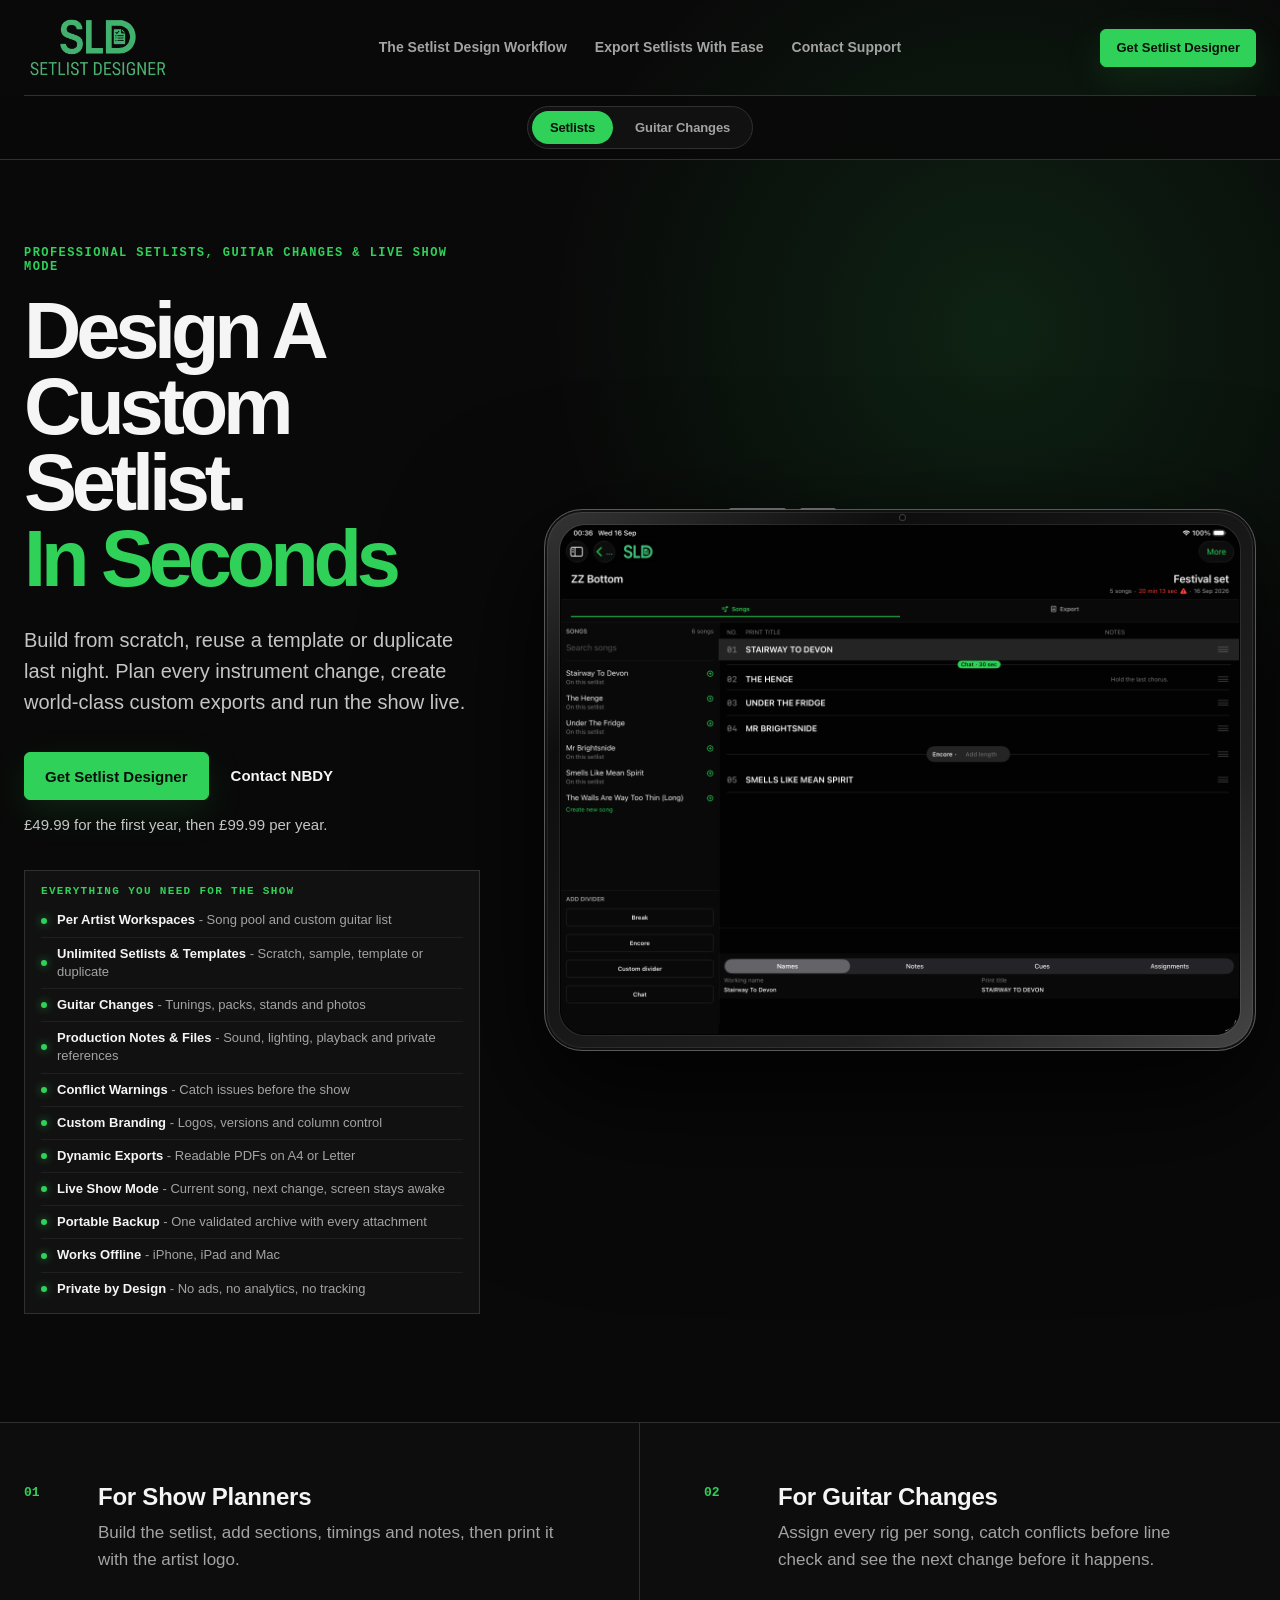
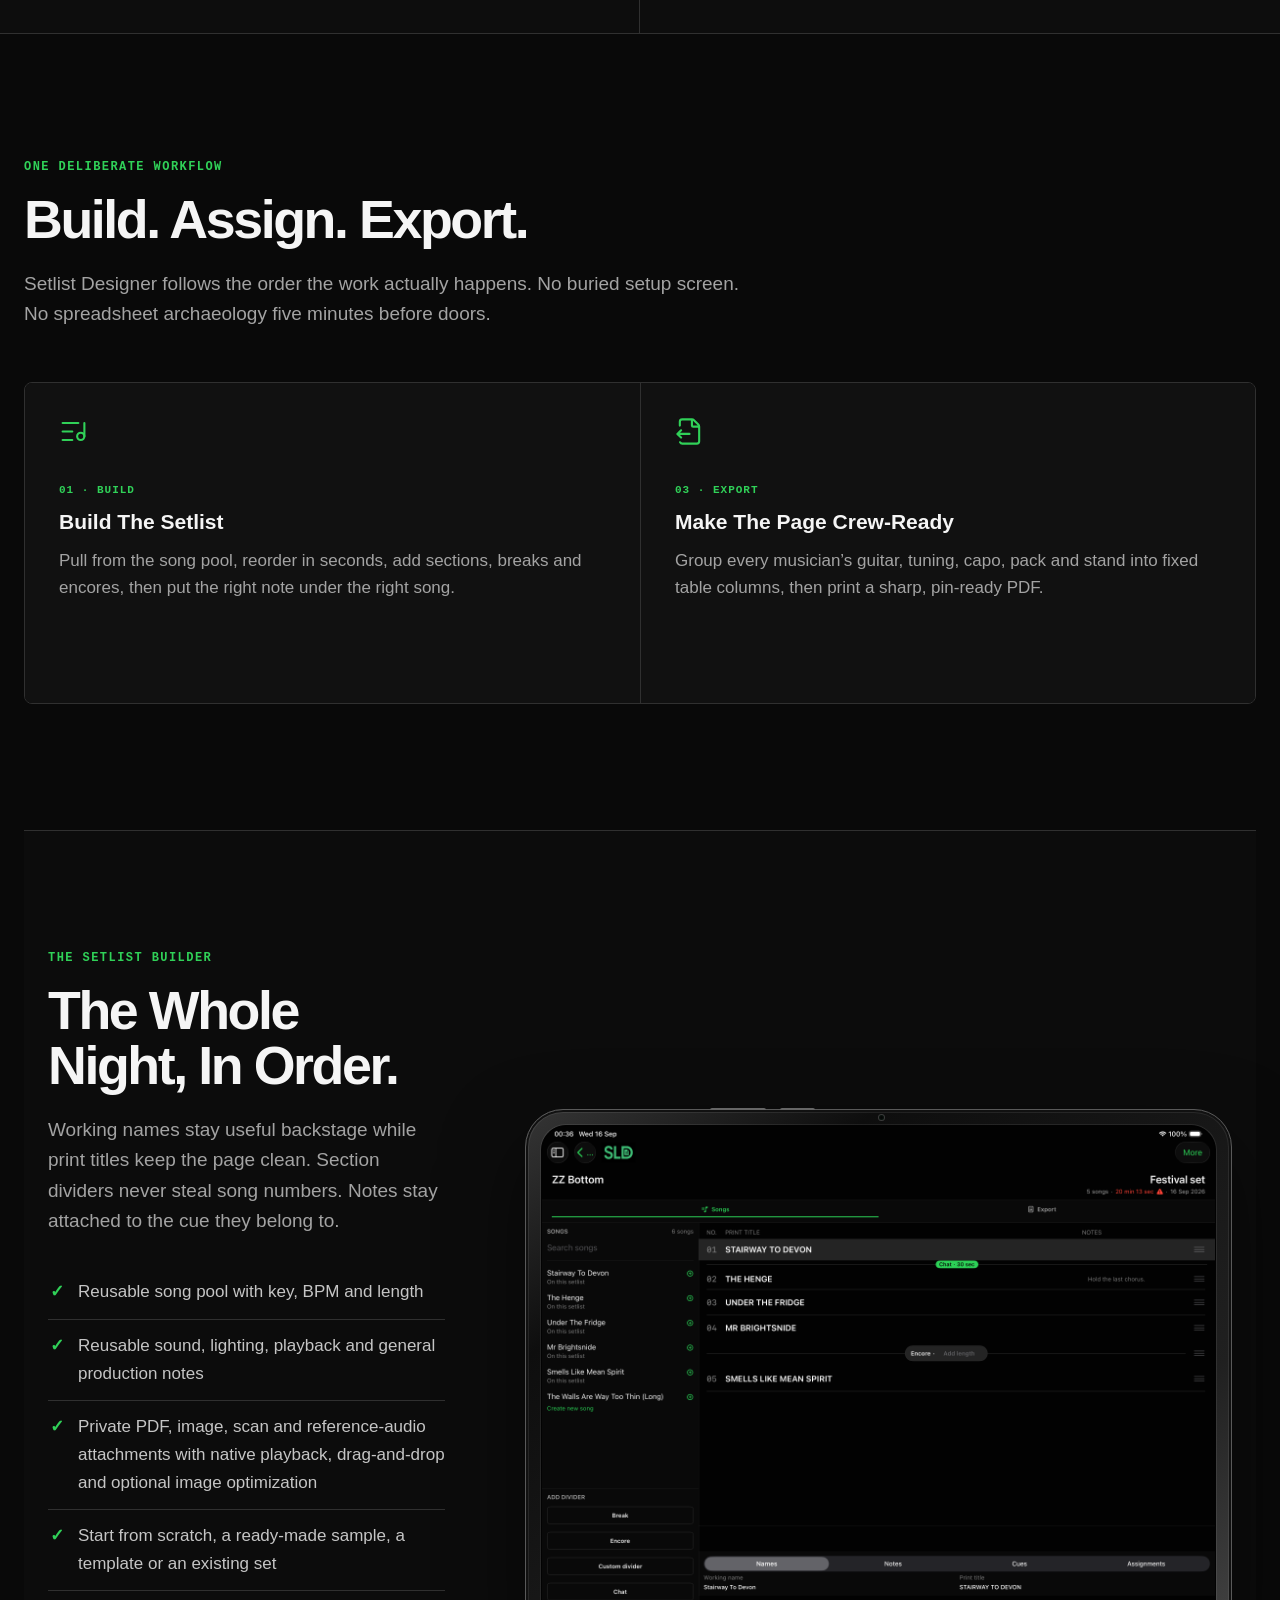
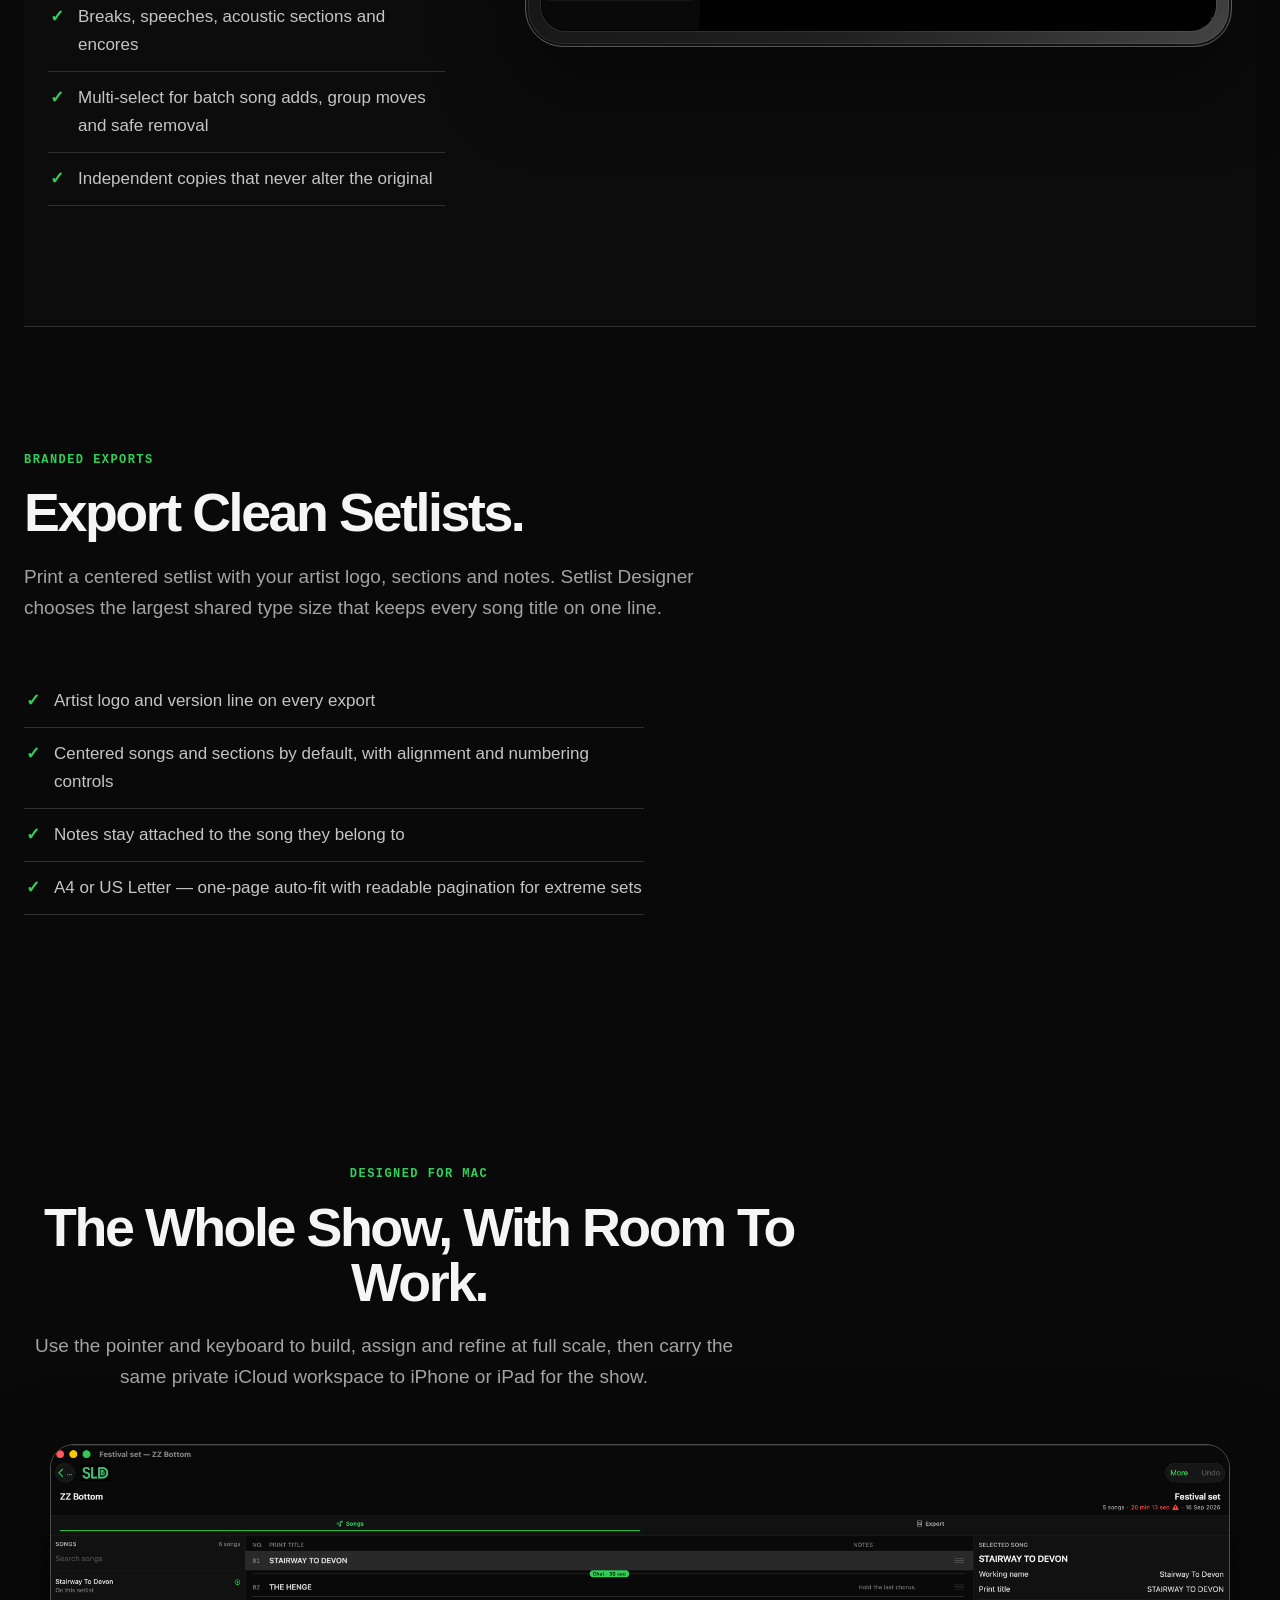
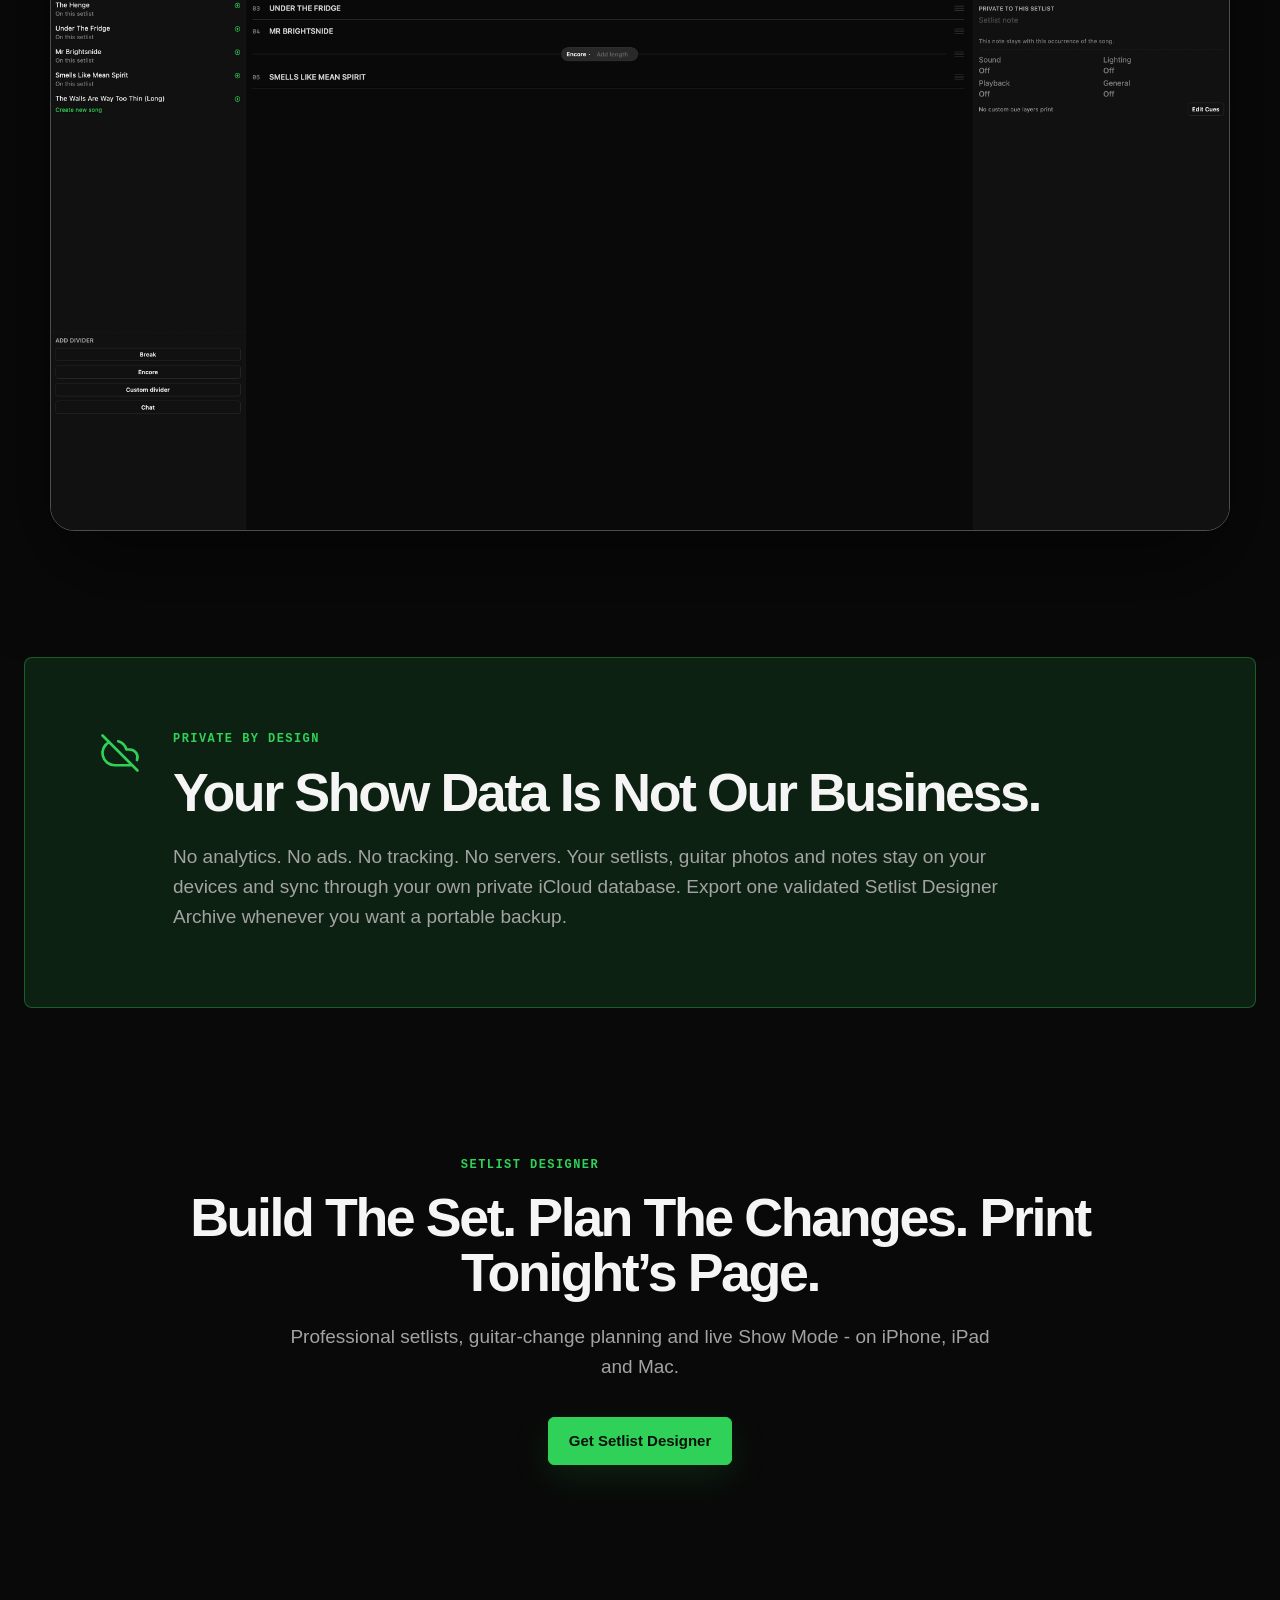
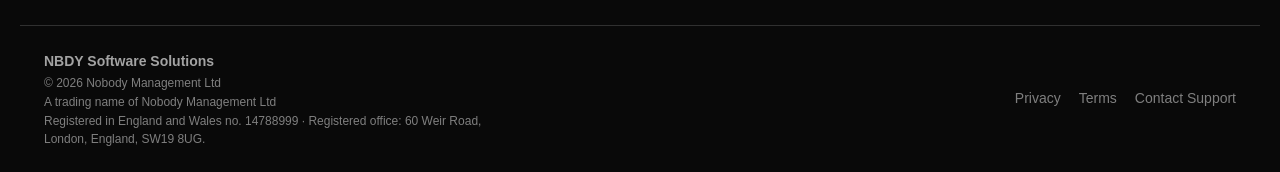
==== commit d4a9d277: "Refresh Setlist Designer product and marketing surfaces" ====
--- a/index.html
+++ b/index.html
@@ -102,7 +102,7 @@
         <span class="audience-number">01</span>
         <div>
           <h2>For Show Planners</h2>
-          <p>Build the running order, sections, timings and notes. Add the artist logo. Print a clean page before doors.</p>
+          <p>Build the setlist, add sections, timings and notes, then print it with the artist logo.</p>
         </div>
       </a>
       <a class="audience-card" href="#guitar-tech" data-set-mode="guitar-tech">
@@ -124,7 +124,7 @@
         <article class="feature-card">
           <svg class="feature-icon" aria-hidden="true"><use href="/assets/lucide.svg#list-music"></use></svg>
           <span class="feature-step">01 · Build</span>
-          <h3>Shape The Running Order</h3>
+          <h3>Build The Setlist</h3>
           <p>Pull from the song pool, reorder in seconds, add sections, breaks and encores, then put the right note under the right song.</p>
         </article>
         <article class="feature-card" data-lane="guitar-tech">
@@ -171,7 +171,7 @@
       <div class="section-intro">
         <p class="eyebrow">Built For Guitar Changes</p>
         <h2>Every Change Accounted For.</h2>
-        <p>The guitar sheet is not an afterthought. It knows the difference between a default rig, tonight’s override and a one-song exception.</p>
+        <p>The Guitar Setlist is not an afterthought. It knows the difference between a default rig, tonight’s override and a one-song exception.</p>
       </div>
       <div class="tech-layout">
         <div class="tech-features">
@@ -252,14 +252,14 @@
 
       <div class="section-intro" data-lane="setlist">
         <p class="eyebrow">Branded Exports</p>
-        <h2>One Clean Page Before Doors.</h2>
-        <p>Print the running order with your artist logo, sections and notes. Custom branding and column control, on A4 or US Letter.</p>
+        <h2>Export Clean Setlists.</h2>
+        <p>Print a centered setlist with your artist logo, sections and notes. Setlist Designer chooses the largest shared type size that keeps every song title on one line.</p>
       </div>
       <ul class="check-list export-simple" data-lane="setlist">
         <li>Artist logo and version line on every export</li>
-        <li>Sections, breaks and encores printed in order</li>
+        <li>Centered songs and sections by default, with alignment and numbering controls</li>
         <li>Notes stay attached to the song they belong to</li>
-        <li>A4 or US Letter — long sets can span pages</li>
+        <li>A4 or US Letter — one-page auto-fit with readable pagination for extreme sets</li>
       </ul>
     </section>
 
@@ -269,7 +269,7 @@
         <h2>The Whole Show, With Room To Work.</h2>
         <p>Use the pointer and keyboard to build, assign and refine at full scale, then carry the same private iCloud workspace to iPhone or iPad for the show.</p>
       </div>
-      <img class="mac-product-shot" src="/assets/mac-set-builder.png" width="2352" height="1552" loading="lazy" alt="Setlist Designer running on Mac with the Song Pool, setlist order and selected-song inspector visible together">
+      <img class="mac-product-shot" src="/assets/mac-set-builder.png" width="2056" height="1196" loading="lazy" alt="Setlist Designer running full-screen on Mac with the Song Pool, setlist order and selected-song inspector visible together">
     </section>
 
     <section class="privacy-callout">
